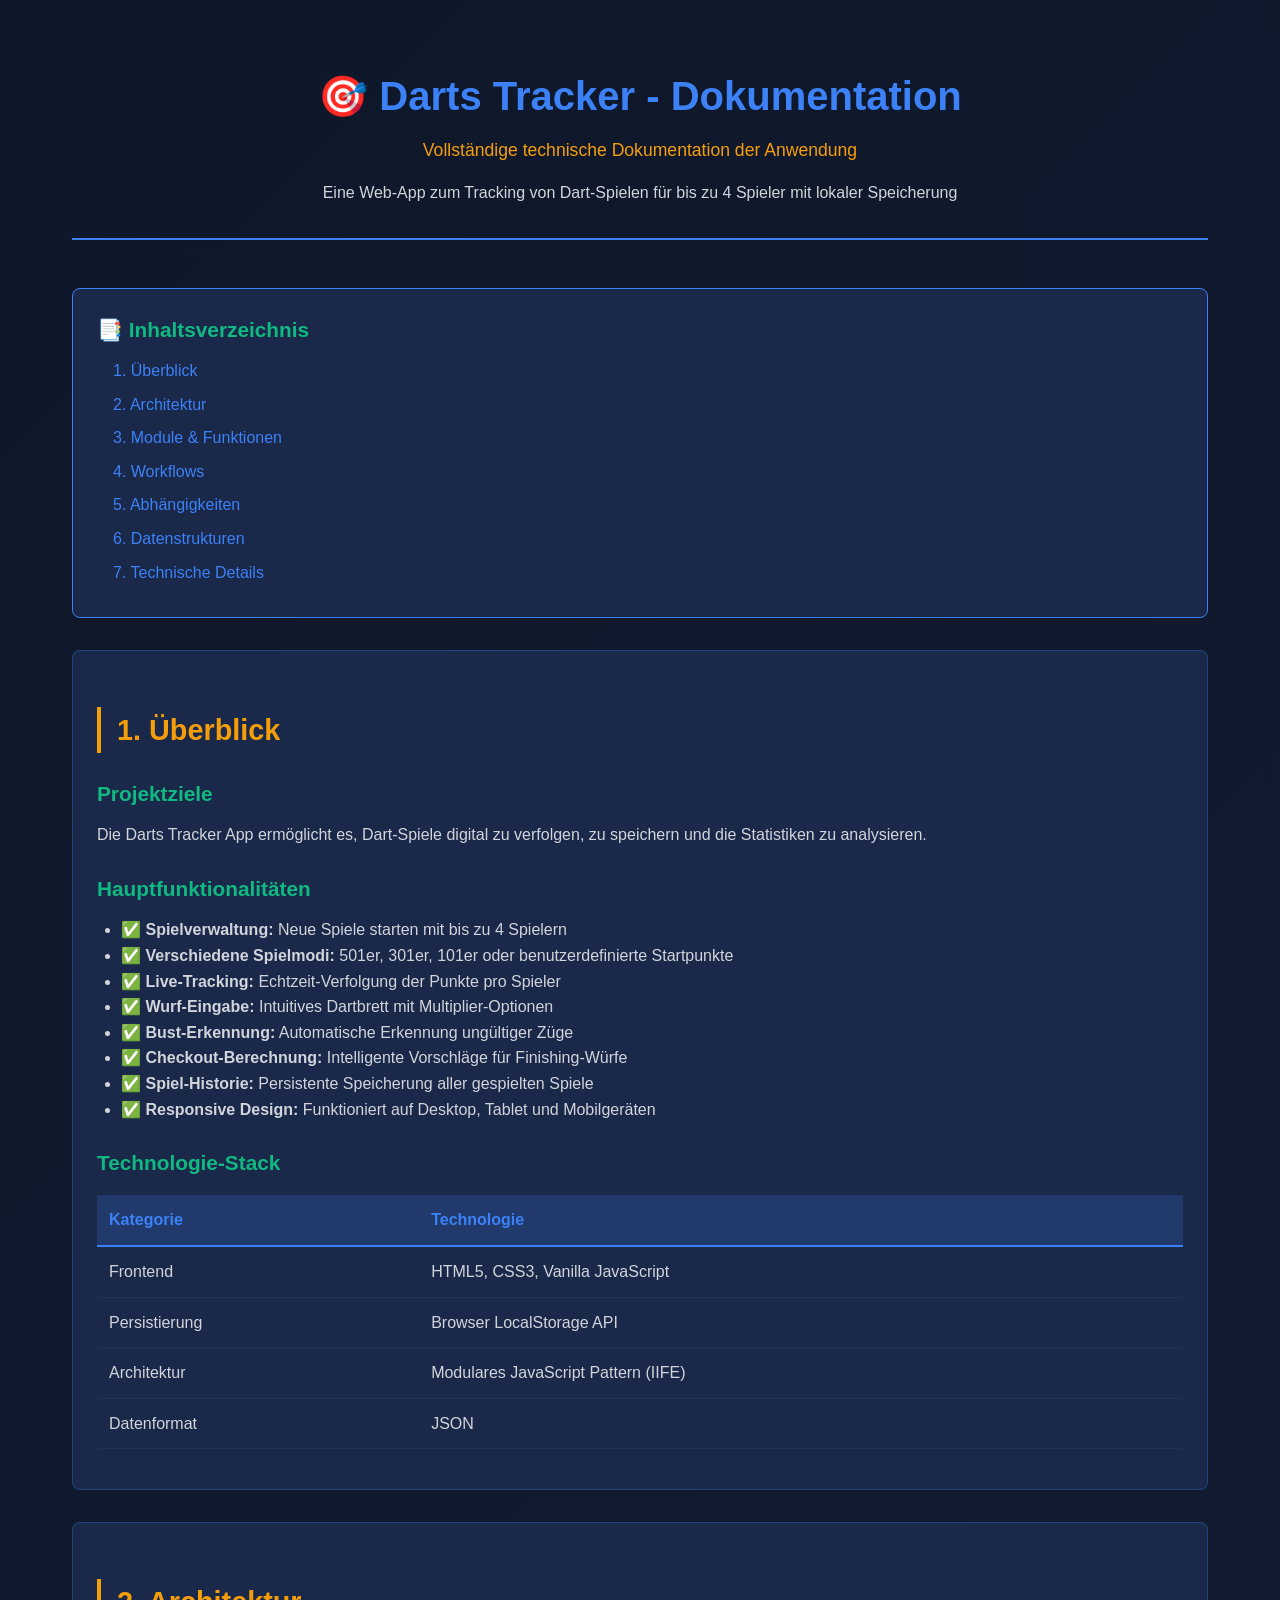
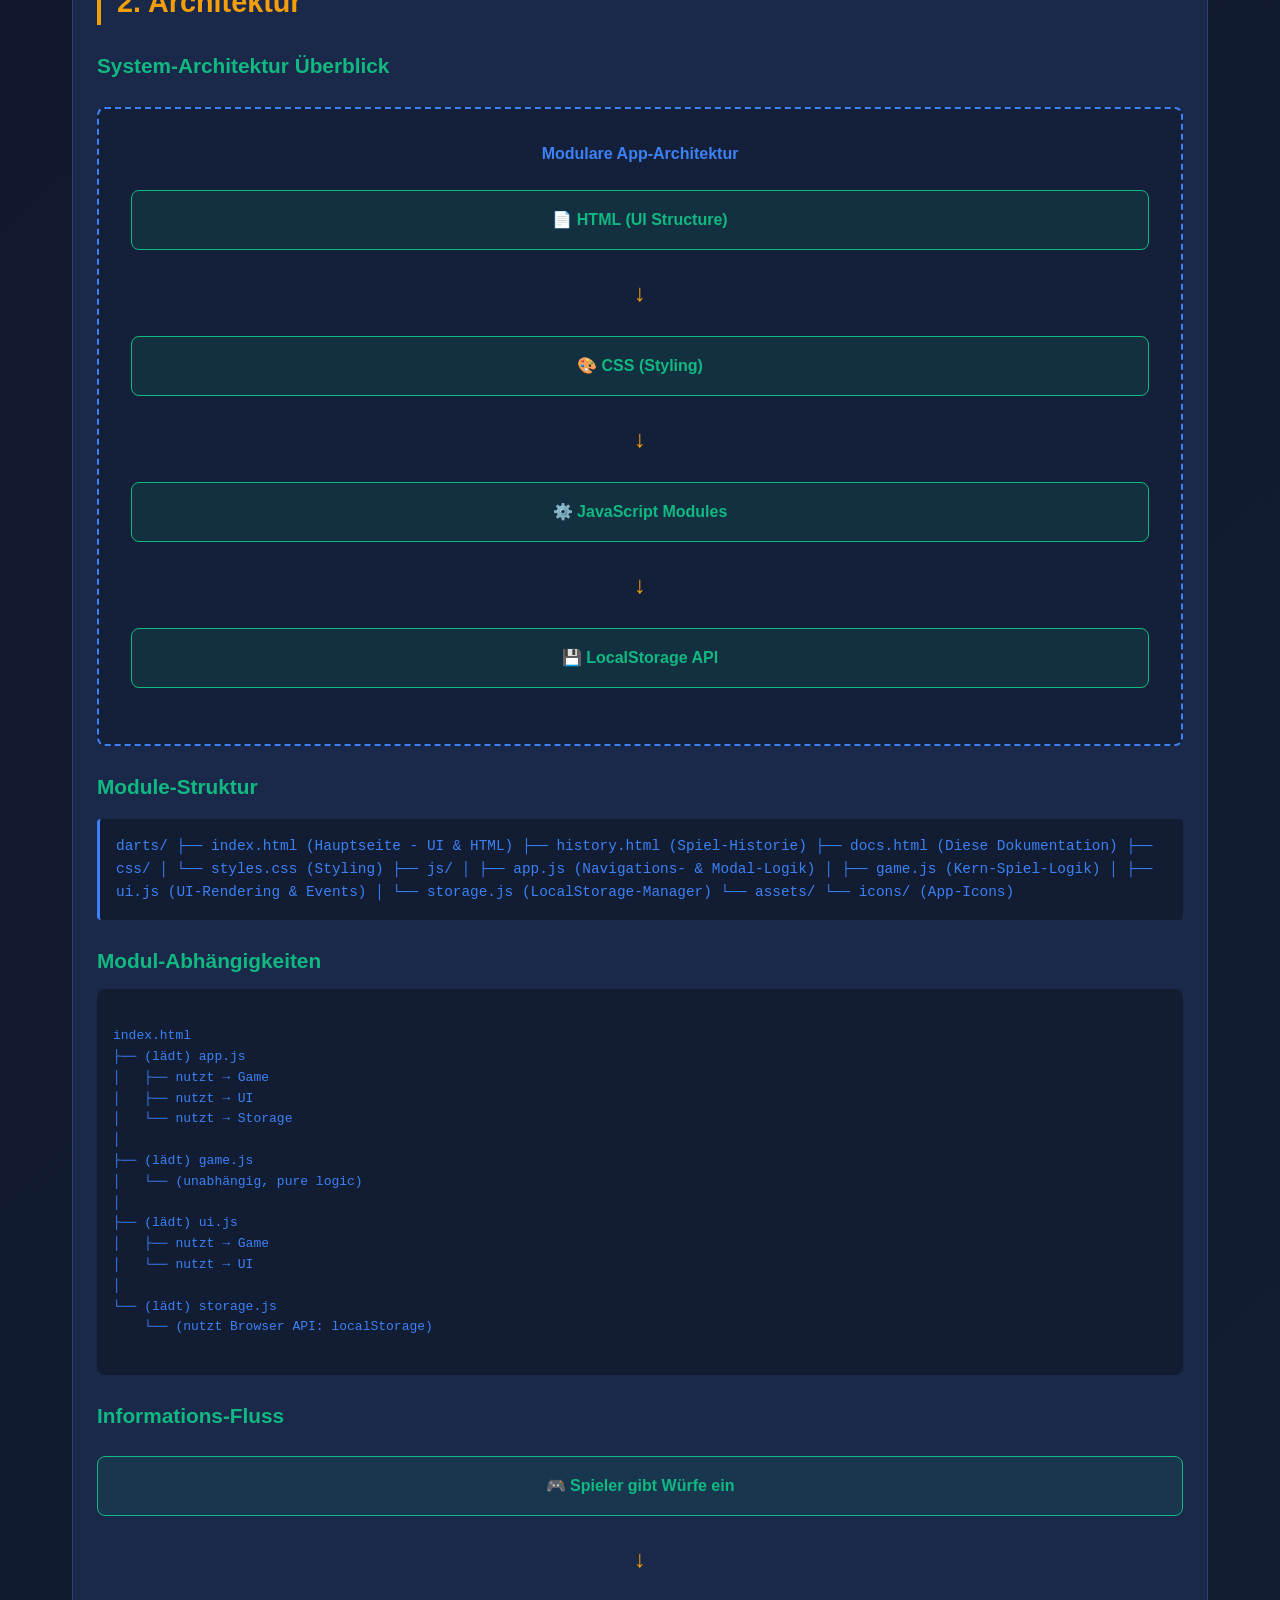
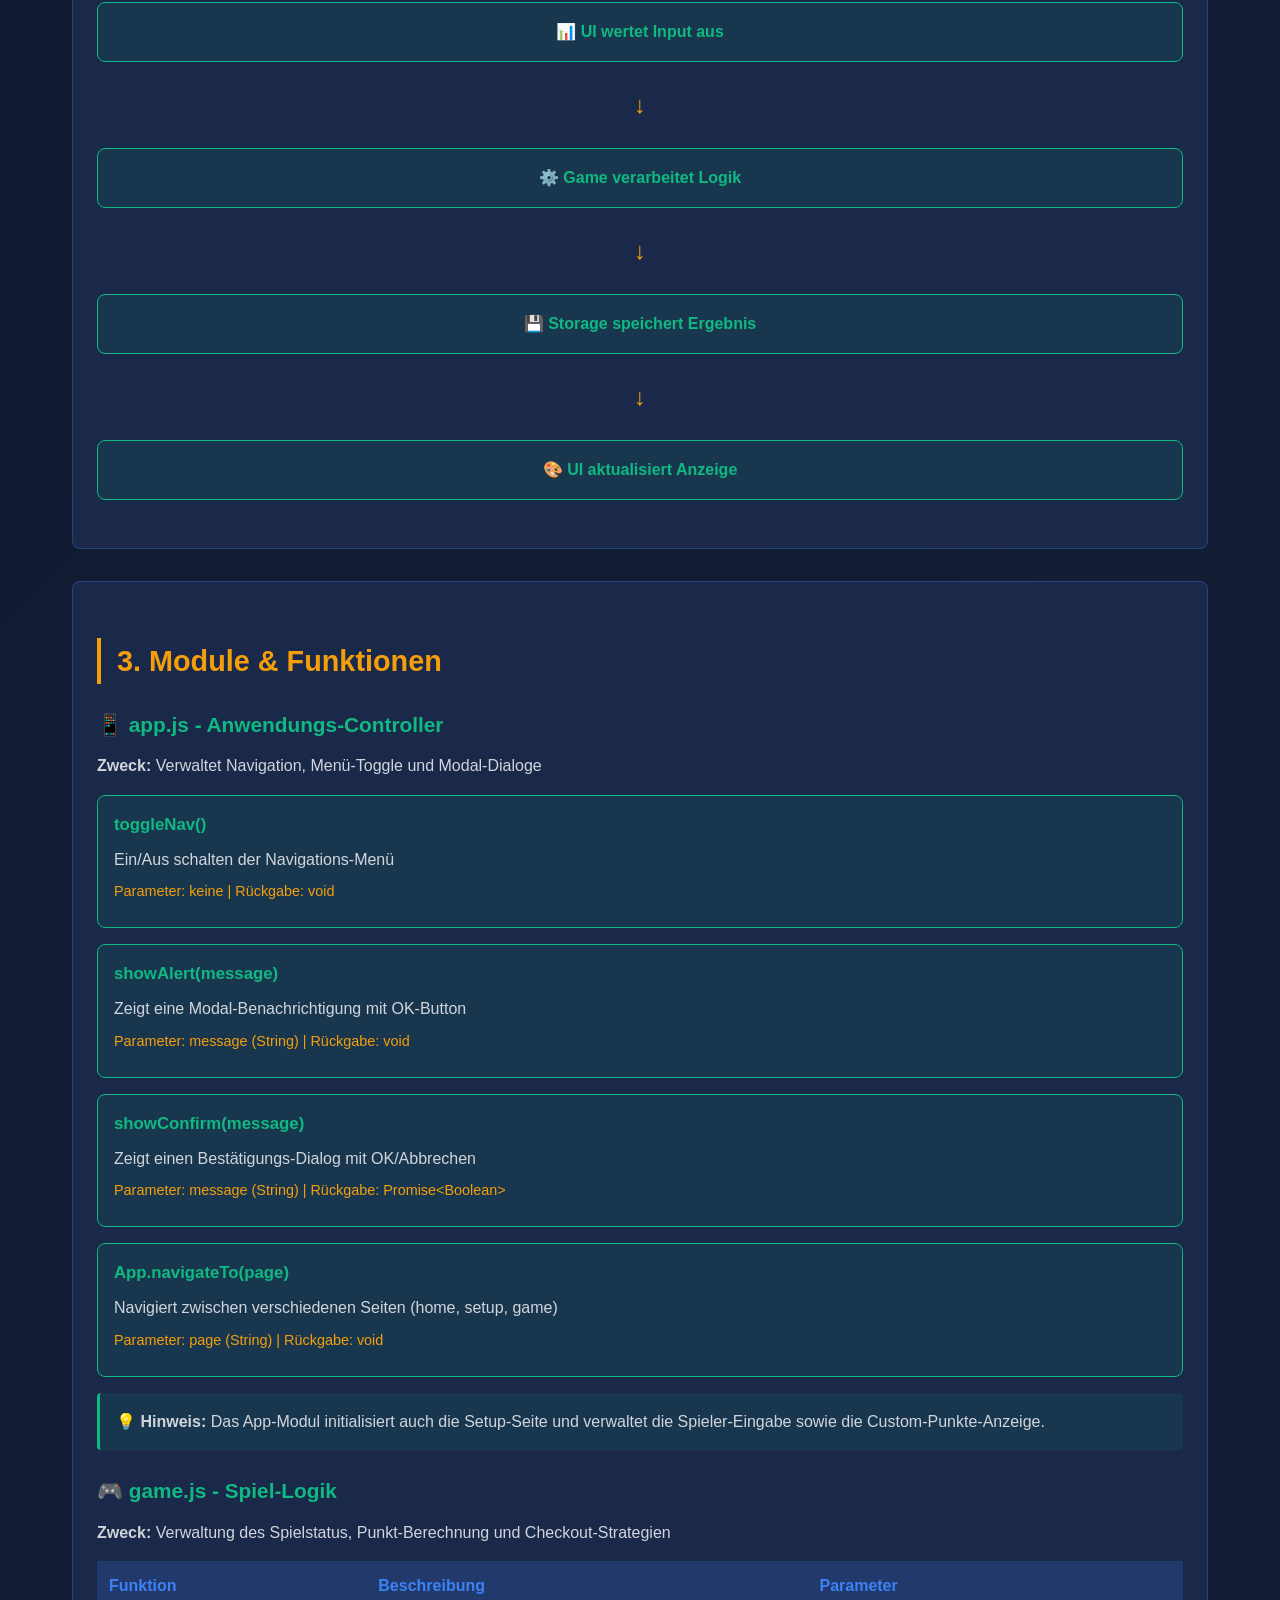
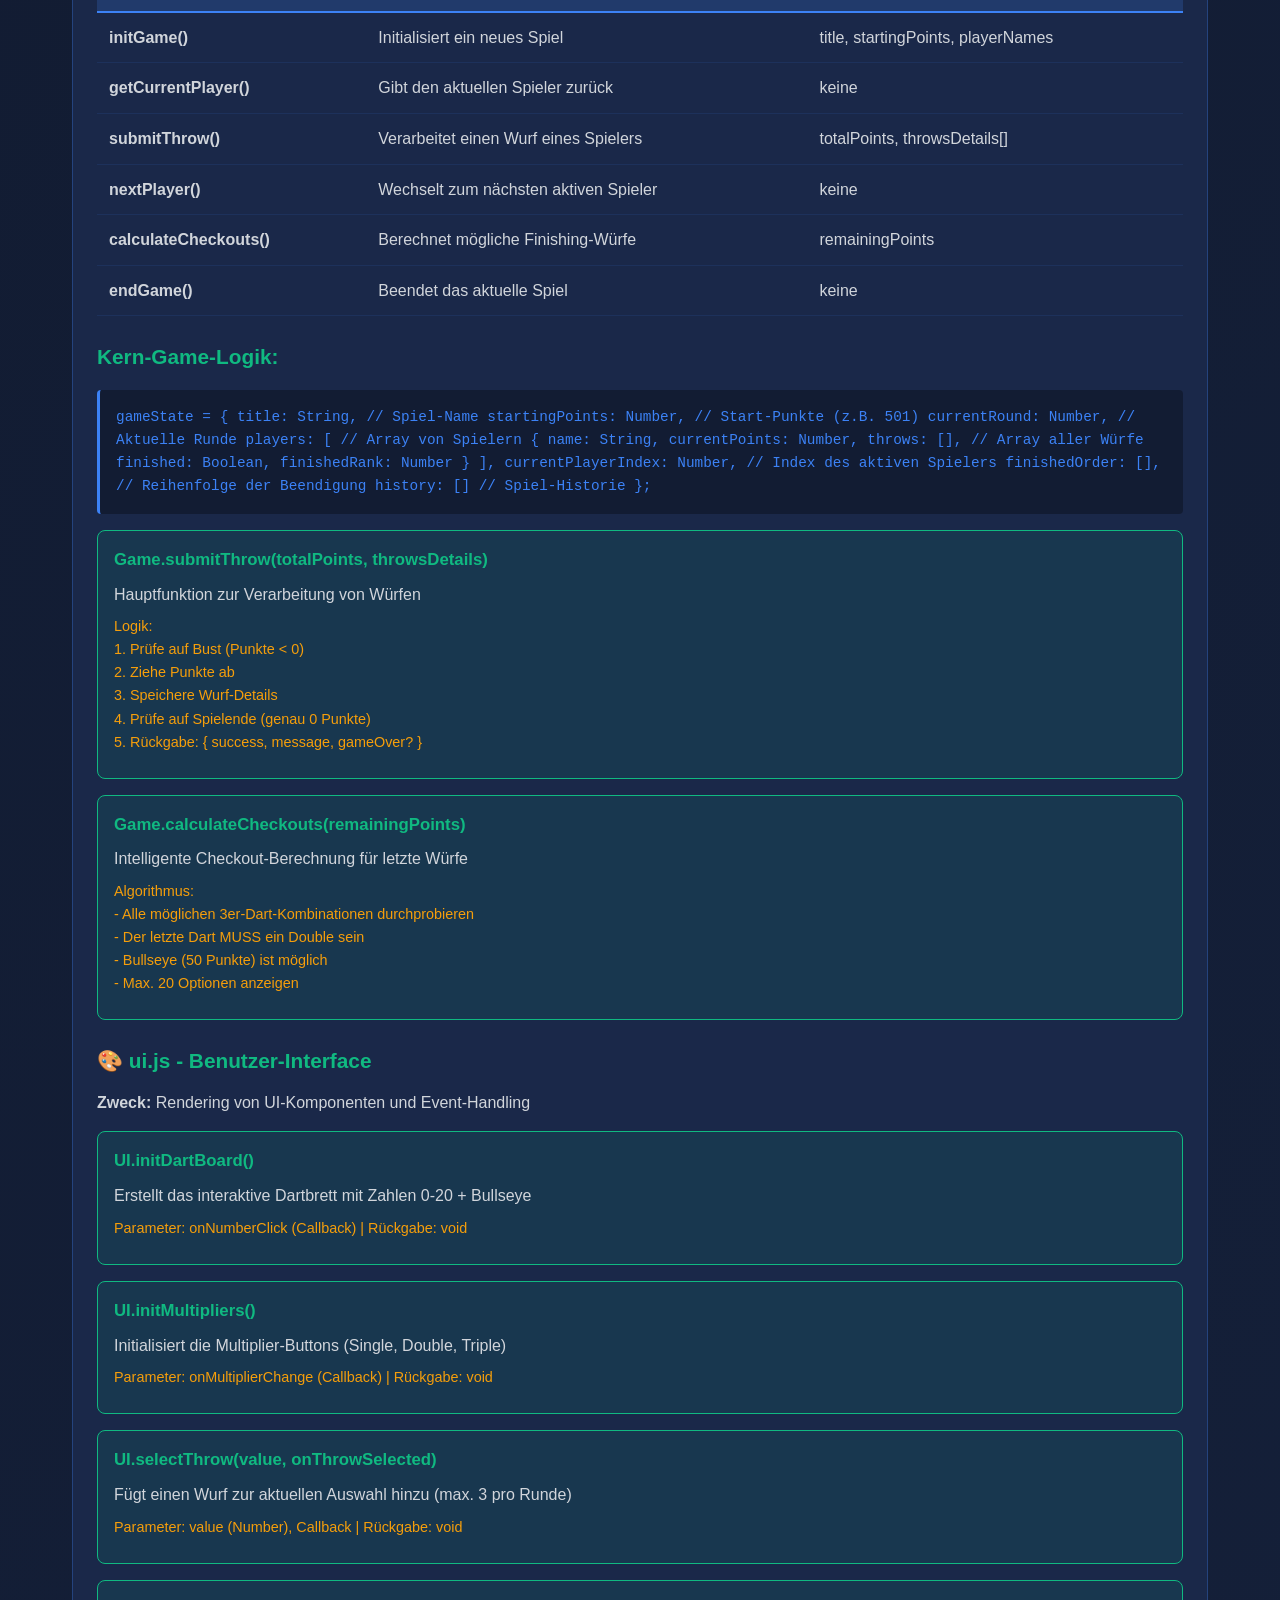
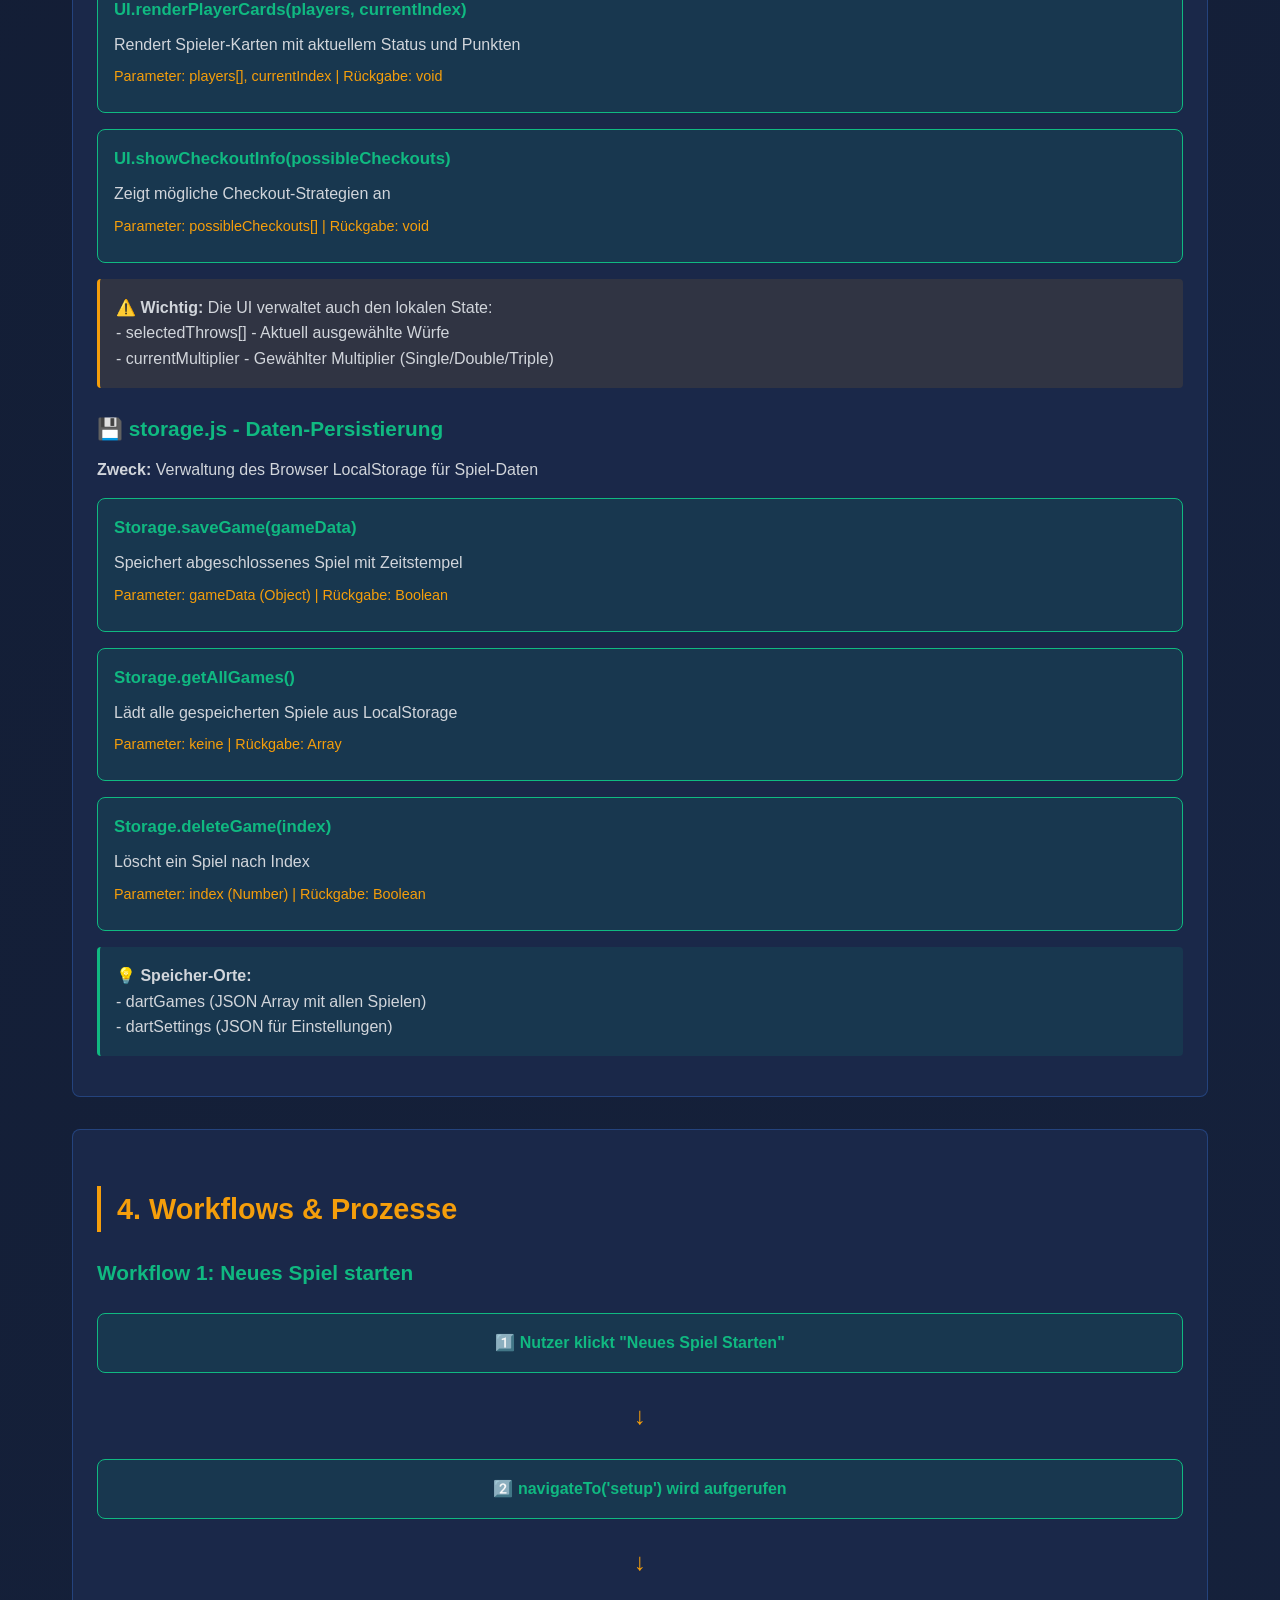
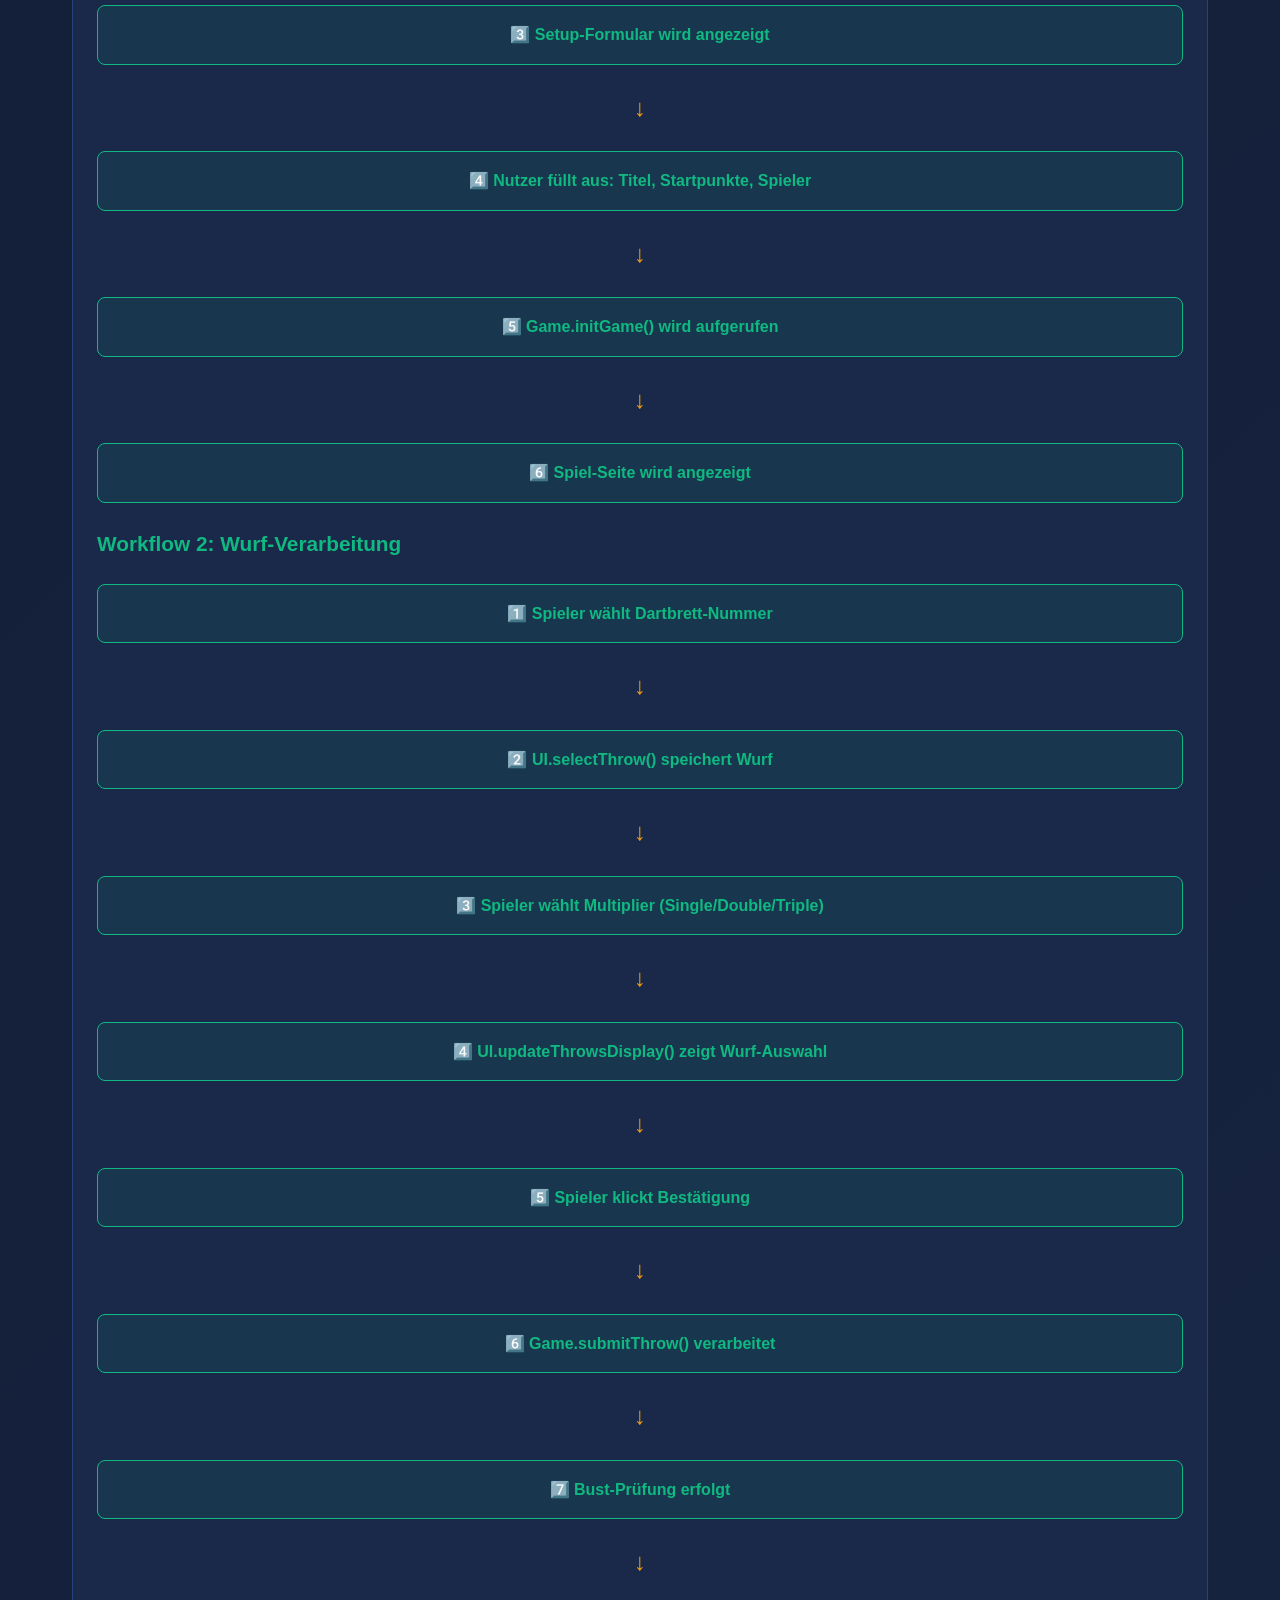
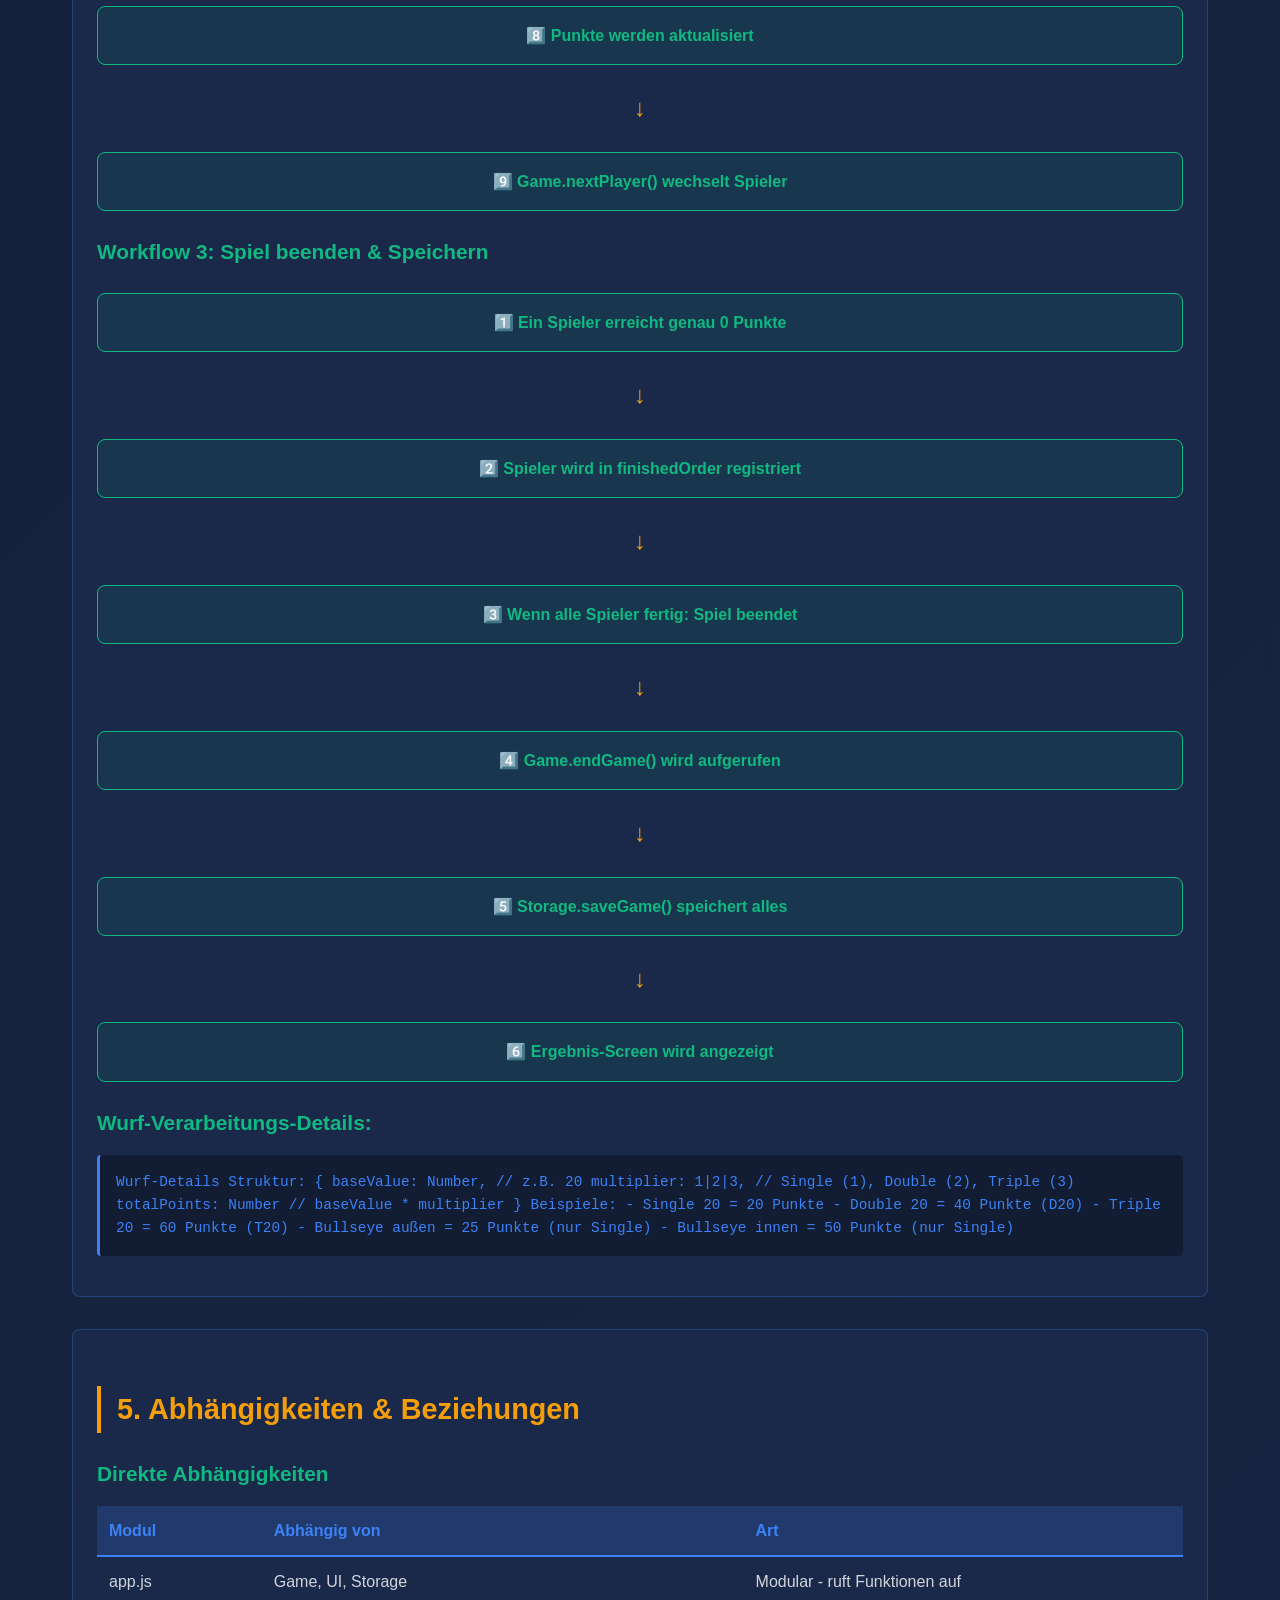
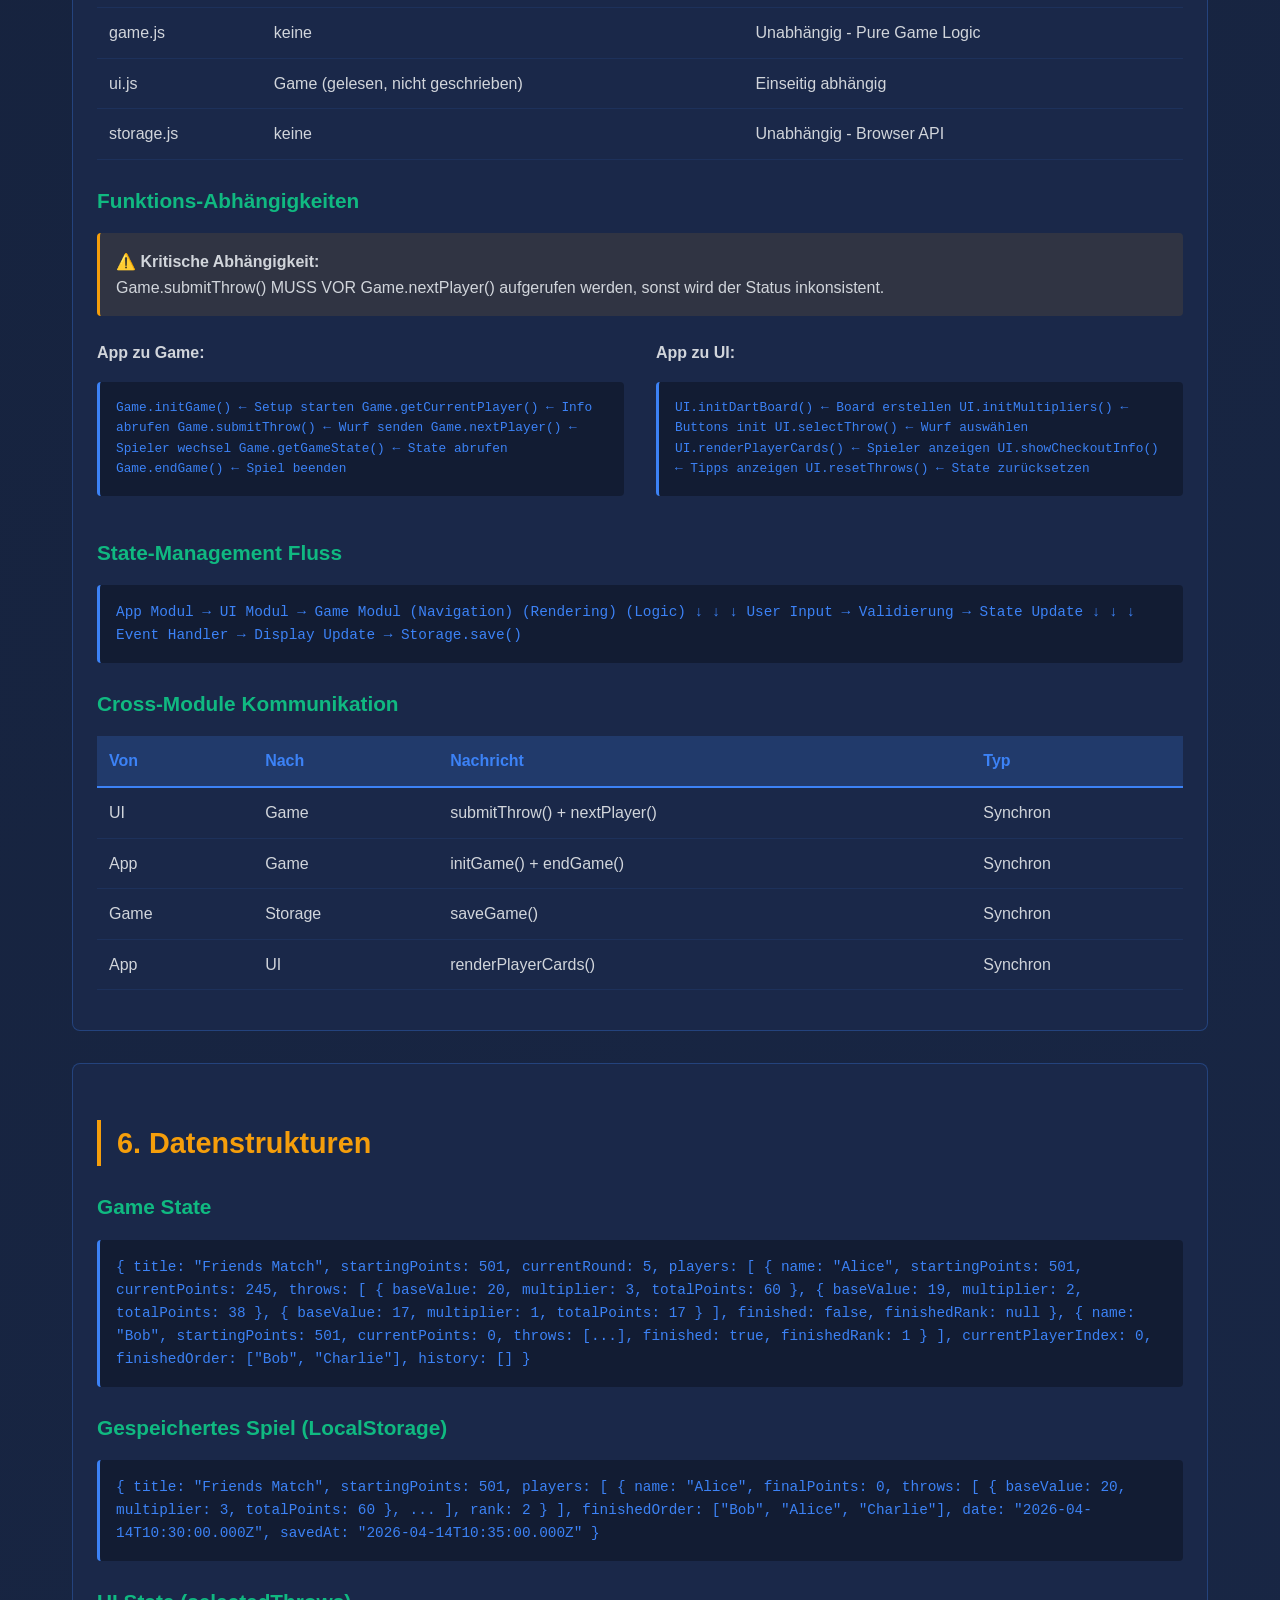
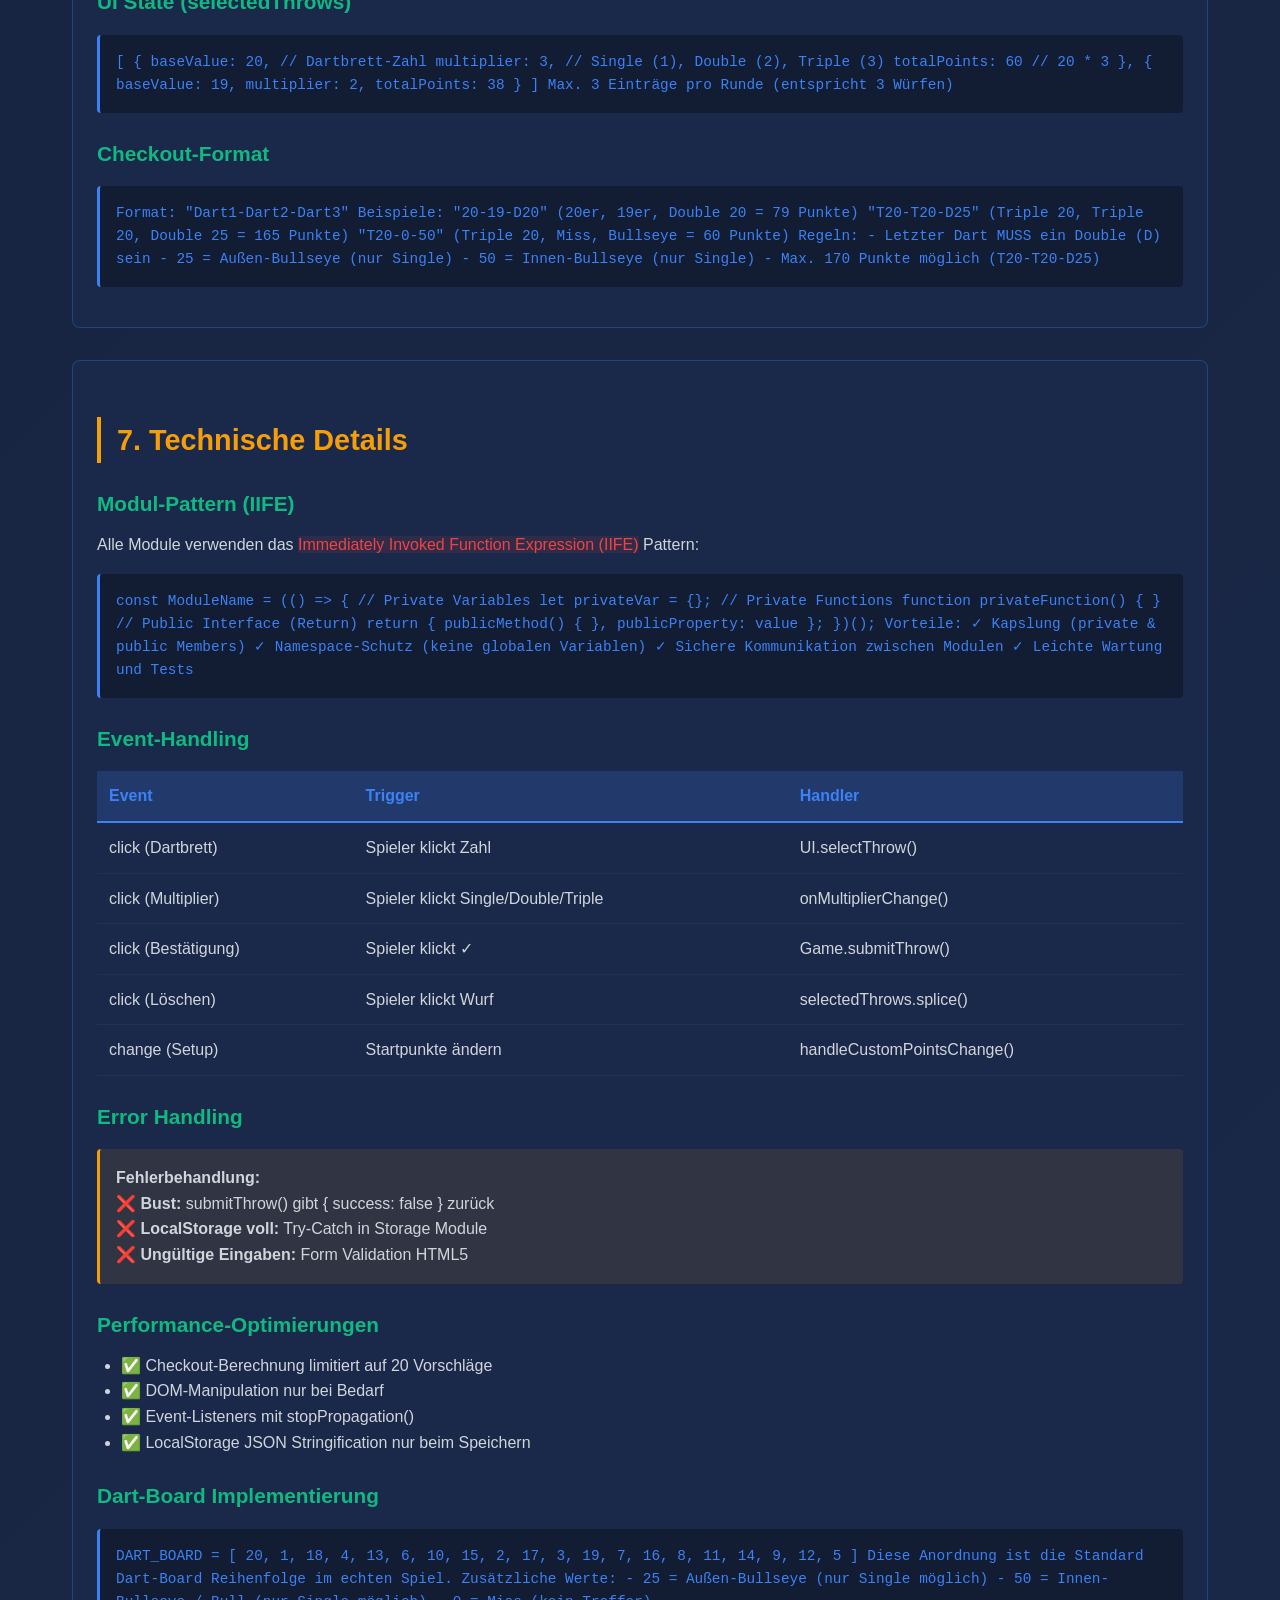
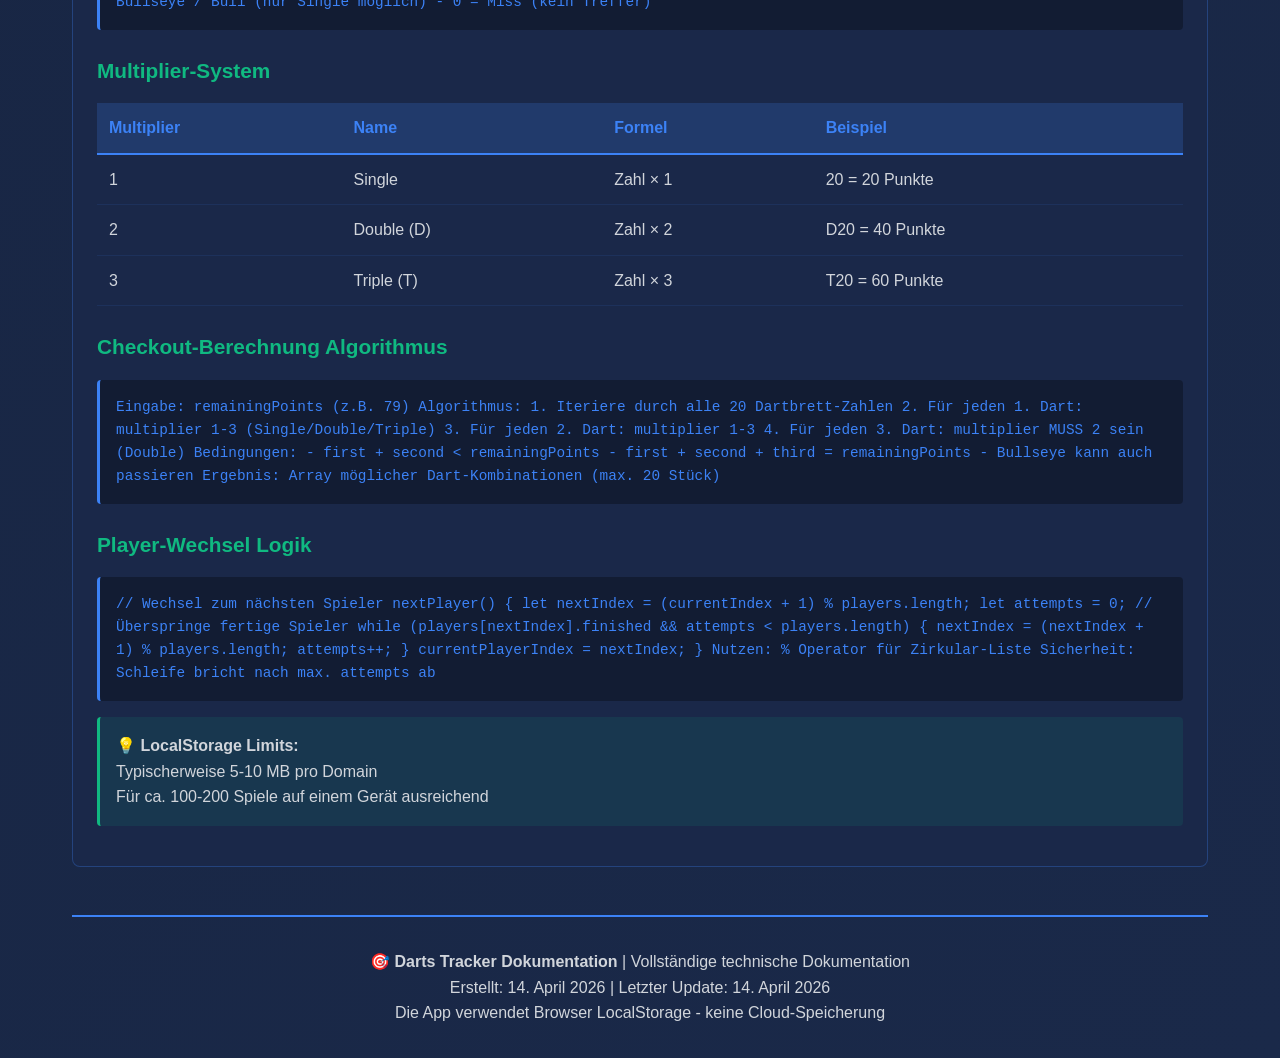
==== docs.html @ d3fd5ec8 "generating docs" ====
<!DOCTYPE html>
<html lang="de">

<head>
    <meta charset="UTF-8">
    <meta name="viewport" content="width=device-width, initial-scale=1.0">
    <title>🎯 Darts Tracker - Dokumentation</title>
    <style>
        * {
            margin: 0;
            padding: 0;
            box-sizing: border-box;
        }

        :root {
            --dark-bg: #0f172a;
            --card-bg: #1a2849;
            --bright-blue: #3c82f6;
            --green-success: #10b981;
            --yellow-warn: #f59e0b;
            --red-error: #ef4444;
            --gray-light: #d1d5db;
            --white: #ffffff;
        }

        body {
            background: linear-gradient(135deg, var(--dark-bg) 0%, #1a2949 100%);
            color: var(--gray-light);
            font-family: 'Segoe UI', Tahoma, Geneva, Verdana, sans-serif;
            line-height: 1.6;
        }

        .container {
            max-width: 1200px;
            margin: 0 auto;
            padding: 2rem;
        }

        header {
            text-align: center;
            margin-bottom: 3rem;
            padding: 2rem 0;
            border-bottom: 2px solid var(--bright-blue);
        }

        h1 {
            color: var(--bright-blue);
            font-size: 2.5rem;
            margin-bottom: 0.5rem;
        }

        h2 {
            color: var(--yellow-warn);
            font-size: 1.8rem;
            margin-top: 2rem;
            margin-bottom: 1rem;
            border-left: 4px solid var(--yellow-warn);
            padding-left: 1rem;
        }

        h3 {
            color: var(--green-success);
            font-size: 1.3rem;
            margin-top: 1.5rem;
            margin-bottom: 0.75rem;
        }

        .subtitle {
            font-size: 1.1rem;
            color: var(--yellow-warn);
            margin-bottom: 1rem;
        }

        .toc {
            background: var(--card-bg);
            border: 1px solid var(--bright-blue);
            border-radius: 0.5rem;
            padding: 1.5rem;
            margin-bottom: 2rem;
        }

        .toc h3 {
            margin-top: 0;
        }

        .toc ul {
            list-style: none;
            padding-left: 1rem;
        }

        .toc li {
            margin: 0.5rem 0;
        }

        .toc a {
            color: var(--bright-blue);
            text-decoration: none;
            transition: color 0.3s;
        }

        .toc a:hover {
            color: var(--yellow-warn);
            text-decoration: underline;
        }

        .section {
            background: var(--card-bg);
            border: 1px solid rgba(60, 130, 246, 0.3);
            border-radius: 0.5rem;
            padding: 1.5rem;
            margin-bottom: 2rem;
        }

        .code-block {
            background: rgba(0, 0, 0, 0.3);
            border-left: 3px solid var(--bright-blue);
            border-radius: 0.25rem;
            padding: 1rem;
            margin: 1rem 0;
            overflow-x: auto;
            font-family: 'Courier New', monospace;
            font-size: 0.9rem;
            color: var(--bright-blue);
        }

        .function-box {
            background: rgba(16, 185, 129, 0.1);
            border: 1px solid var(--green-success);
            border-radius: 0.5rem;
            padding: 1rem;
            margin: 1rem 0;
        }

        .function-box .name {
            color: var(--green-success);
            font-weight: bold;
            font-size: 1.05rem;
            margin-bottom: 0.5rem;
        }

        .function-box .description {
            color: var(--gray-light);
            margin-bottom: 0.5rem;
        }

        .function-box .params {
            color: var(--yellow-warn);
            font-size: 0.9rem;
            margin: 0.5rem 0;
        }

        table {
            width: 100%;
            border-collapse: collapse;
            margin: 1rem 0;
        }

        table thead {
            background: rgba(60, 130, 246, 0.2);
        }

        table th {
            color: var(--bright-blue);
            padding: 0.75rem;
            text-align: left;
            border-bottom: 2px solid var(--bright-blue);
        }

        table td {
            padding: 0.75rem;
            border-bottom: 1px solid rgba(60, 130, 246, 0.1);
        }

        table tr:hover {
            background: rgba(60, 130, 246, 0.1);
        }

        .architecture-diagram {
            background: rgba(0, 0, 0, 0.2);
            border: 2px dashed var(--bright-blue);
            border-radius: 0.5rem;
            padding: 2rem;
            margin: 1.5rem 0;
            text-align: center;
        }

        .flowchart {
            display: flex;
            flex-direction: column;
            gap: 1rem;
            margin: 1.5rem 0;
        }

        .flowchart-item {
            background: rgba(16, 185, 129, 0.1);
            border: 1px solid var(--green-success);
            border-radius: 0.5rem;
            padding: 1rem;
            text-align: center;
            font-weight: bold;
            color: var(--green-success);
        }

        .arrow {
            text-align: center;
            color: var(--yellow-warn);
            font-size: 1.5rem;
            margin: 0.5rem 0;
        }

        .dependency-tree {
            background: rgba(0, 0, 0, 0.3);
            padding: 1rem;
            border-radius: 0.5rem;
            font-family: monospace;
            white-space: pre;
            color: var(--bright-blue);
            overflow-x: auto;
        }

        .warning {
            background: rgba(245, 158, 11, 0.1);
            border-left: 3px solid var(--yellow-warn);
            padding: 1rem;
            margin: 1rem 0;
            border-radius: 0.25rem;
        }

        .tip {
            background: rgba(16, 185, 129, 0.1);
            border-left: 3px solid var(--green-success);
            padding: 1rem;
            margin: 1rem 0;
            border-radius: 0.25rem;
        }

        .highlight {
            background: rgba(239, 68, 68, 0.1);
            color: var(--red-error);
        }

        .grid-2 {
            display: grid;
            grid-template-columns: 1fr 1fr;
            gap: 2rem;
            margin: 1.5rem 0;
        }

        @media (max-width: 768px) {
            .grid-2 {
                grid-template-columns: 1fr;
            }

            h1 {
                font-size: 1.8rem;
            }

            h2 {
                font-size: 1.3rem;
            }
        }

        footer {
            text-align: center;
            margin-top: 3rem;
            padding-top: 2rem;
            border-top: 2px solid var(--bright-blue);
            color: var(--gray-light);
        }
    </style>
</head>

<body>
    <div class="container">
        <!-- HEADER -->
        <header>
            <h1>🎯 Darts Tracker - Dokumentation</h1>
            <p class="subtitle">Vollständige technische Dokumentation der Anwendung</p>
            <p>Eine Web-App zum Tracking von Dart-Spielen für bis zu 4 Spieler mit lokaler Speicherung</p>
        </header>

        <!-- TABLE OF CONTENTS -->
        <div class="toc">
            <h3>📑 Inhaltsverzeichnis</h3>
            <ul>
                <li><a href="#overview">1. Überblick</a></li>
                <li><a href="#architecture">2. Architektur</a></li>
                <li><a href="#modules">3. Module & Funktionen</a></li>
                <li><a href="#workflows">4. Workflows</a></li>
                <li><a href="#dependencies">5. Abhängigkeiten</a></li>
                <li><a href="#data-structures">6. Datenstrukturen</a></li>
                <li><a href="#technical-details">7. Technische Details</a></li>
            </ul>
        </div>

        <!-- 1. OVERVIEW -->
        <section class="section" id="overview">
            <h2>1. Überblick</h2>

            <h3>Projektziele</h3>
            <p>Die Darts Tracker App ermöglicht es, Dart-Spiele digital zu verfolgen, zu speichern und die Statistiken
                zu analysieren.</p>

            <h3>Hauptfunktionalitäten</h3>
            <ul style="margin-left: 1.5rem; margin-top: 0.5rem;">
                <li>✅ <strong>Spielverwaltung:</strong> Neue Spiele starten mit bis zu 4 Spielern</li>
                <li>✅ <strong>Verschiedene Spielmodi:</strong> 501er, 301er, 101er oder benutzerdefinierte Startpunkte
                </li>
                <li>✅ <strong>Live-Tracking:</strong> Echtzeit-Verfolgung der Punkte pro Spieler</li>
                <li>✅ <strong>Wurf-Eingabe:</strong> Intuitives Dartbrett mit Multiplier-Optionen</li>
                <li>✅ <strong>Bust-Erkennung:</strong> Automatische Erkennung ungültiger Züge</li>
                <li>✅ <strong>Checkout-Berechnung:</strong> Intelligente Vorschläge für Finishing-Würfe</li>
                <li>✅ <strong>Spiel-Historie:</strong> Persistente Speicherung aller gespielten Spiele</li>
                <li>✅ <strong>Responsive Design:</strong> Funktioniert auf Desktop, Tablet und Mobilgeräten</li>
            </ul>

            <h3>Technologie-Stack</h3>
            <table>
                <thead>
                    <tr>
                        <th>Kategorie</th>
                        <th>Technologie</th>
                    </tr>
                </thead>
                <tbody>
                    <tr>
                        <td>Frontend</td>
                        <td>HTML5, CSS3, Vanilla JavaScript</td>
                    </tr>
                    <tr>
                        <td>Persistierung</td>
                        <td>Browser LocalStorage API</td>
                    </tr>
                    <tr>
                        <td>Architektur</td>
                        <td>Modulares JavaScript Pattern (IIFE)</td>
                    </tr>
                    <tr>
                        <td>Datenformat</td>
                        <td>JSON</td>
                    </tr>
                </tbody>
            </table>
        </section>

        <!-- 2. ARCHITECTURE -->
        <section class="section" id="architecture">
            <h2>2. Architektur</h2>

            <h3>System-Architektur Überblick</h3>
            <div class="architecture-diagram">
                <strong style="color: var(--bright-blue);">Modulare App-Architektur</strong>
                <div class="flowchart">
                    <div class="flowchart-item">📄 HTML (UI Structure)</div>
                    <div class="arrow">↓</div>
                    <div class="flowchart-item">🎨 CSS (Styling)</div>
                    <div class="arrow">↓</div>
                    <div class="flowchart-item">⚙️ JavaScript Modules</div>
                    <div class="arrow">↓</div>
                    <div class="flowchart-item">💾 LocalStorage API</div>
                </div>
            </div>

            <h3>Module-Struktur</h3>
            <div class="code-block">
darts/
├── index.html          (Hauptseite - UI & HTML)
├── history.html        (Spiel-Historie)
├── docs.html          (Diese Dokumentation)
├── css/
│   └── styles.css     (Styling)
├── js/
│   ├── app.js         (Navigations- & Modal-Logik)
│   ├── game.js        (Kern-Spiel-Logik)
│   ├── ui.js          (UI-Rendering & Events)
│   └── storage.js     (LocalStorage-Manager)
└── assets/
    └── icons/         (App-Icons)
            </div>

            <h3>Modul-Abhängigkeiten</h3>
            <div class="dependency-tree">
index.html
├── (lädt) app.js
│   ├── nutzt → Game
│   ├── nutzt → UI
│   └── nutzt → Storage
│
├── (lädt) game.js
│   └── (unabhängig, pure logic)
│
├── (lädt) ui.js
│   ├── nutzt → Game
│   └── nutzt → UI
│
└── (lädt) storage.js
    └── (nutzt Browser API: localStorage)
            </div>

            <h3>Informations-Fluss</h3>
            <div class="flowchart">
                <div class="flowchart-item">🎮 Spieler gibt Würfe ein</div>
                <div class="arrow">↓</div>
                <div class="flowchart-item">📊 UI wertet Input aus</div>
                <div class="arrow">↓</div>
                <div class="flowchart-item">⚙️ Game verarbeitet Logik</div>
                <div class="arrow">↓</div>
                <div class="flowchart-item">💾 Storage speichert Ergebnis</div>
                <div class="arrow">↓</div>
                <div class="flowchart-item">🎨 UI aktualisiert Anzeige</div>
            </div>
        </section>

        <!-- 3. MODULES & FUNCTIONS -->
        <section class="section" id="modules">
            <h2>3. Module & Funktionen</h2>

            <!-- APP MODULE -->
            <h3>📱 app.js - Anwendungs-Controller</h3>
            <p><strong>Zweck:</strong> Verwaltet Navigation, Menü-Toggle und Modal-Dialoge</p>

            <div class="function-box">
                <div class="name">toggleNav()</div>
                <div class="description">Ein/Aus schalten der Navigations-Menü</div>
                <div class="params">Parameter: keine | Rückgabe: void</div>
            </div>

            <div class="function-box">
                <div class="name">showAlert(message)</div>
                <div class="description">Zeigt eine Modal-Benachrichtigung mit OK-Button</div>
                <div class="params">Parameter: message (String) | Rückgabe: void</div>
            </div>

            <div class="function-box">
                <div class="name">showConfirm(message)</div>
                <div class="description">Zeigt einen Bestätigungs-Dialog mit OK/Abbrechen</div>
                <div class="params">Parameter: message (String) | Rückgabe: Promise&lt;Boolean&gt;</div>
            </div>

            <div class="function-box">
                <div class="name">App.navigateTo(page)</div>
                <div class="description">Navigiert zwischen verschiedenen Seiten (home, setup, game)</div>
                <div class="params">Parameter: page (String) | Rückgabe: void</div>
            </div>

            <div class="tip">
                <strong>💡 Hinweis:</strong> Das App-Modul initialisiert auch die Setup-Seite
                und verwaltet die
                Spieler-Eingabe sowie die Custom-Punkte-Anzeige.
            </div>

            <!-- GAME MODULE -->
            <h3>🎮 game.js - Spiel-Logik</h3>
            <p><strong>Zweck:</strong> Verwaltung des Spielstatus, Punkt-Berechnung und Checkout-Strategien</p>

            <table>
                <thead>
                    <tr>
                        <th>Funktion</th>
                        <th>Beschreibung</th>
                        <th>Parameter</th>
                    </tr>
                </thead>
                <tbody>
                    <tr>
                        <td><strong>initGame()</strong></td>
                        <td>Initialisiert ein neues Spiel</td>
                        <td>title, startingPoints, playerNames</td>
                    </tr>
                    <tr>
                        <td><strong>getCurrentPlayer()</strong></td>
                        <td>Gibt den aktuellen Spieler zurück</td>
                        <td>keine</td>
                    </tr>
                    <tr>
                        <td><strong>submitThrow()</strong></td>
                        <td>Verarbeitet einen Wurf eines Spielers</td>
                        <td>totalPoints, throwsDetails[]</td>
                    </tr>
                    <tr>
                        <td><strong>nextPlayer()</strong></td>
                        <td>Wechselt zum nächsten aktiven Spieler</td>
                        <td>keine</td>
                    </tr>
                    <tr>
                        <td><strong>calculateCheckouts()</strong></td>
                        <td>Berechnet mögliche Finishing-Würfe</td>
                        <td>remainingPoints</td>
                    </tr>
                    <tr>
                        <td><strong>endGame()</strong></td>
                        <td>Beendet das aktuelle Spiel</td>
                        <td>keine</td>
                    </tr>
                </tbody>
            </table>

            <h3>Kern-Game-Logik:</h3>
            <div class="code-block">
gameState = {
    title: String,              // Spiel-Name
    startingPoints: Number,     // Start-Punkte (z.B. 501)
    currentRound: Number,       // Aktuelle Runde
    players: [                  // Array von Spielern
        {
            name: String,
            currentPoints: Number,
            throws: [],         // Array aller Würfe
            finished: Boolean,
            finishedRank: Number
        }
    ],
    currentPlayerIndex: Number, // Index des aktiven Spielers
    finishedOrder: [],          // Reihenfolge der Beendigung
    history: []                 // Spiel-Historie
};
            </div>

            <div class="function-box">
                <div class="name">Game.submitThrow(totalPoints, throwsDetails)</div>
                <div class="description">Hauptfunktion zur Verarbeitung von Würfen</div>
                <div class="params">
                    Logik:
                    <br>1. Prüfe auf Bust (Punkte < 0)
                    <br>2. Ziehe Punkte ab
                    <br>3. Speichere Wurf-Details
                    <br>4. Prüfe auf Spielende (genau 0 Punkte)
                    <br>5. Rückgabe: { success, message, gameOver? }
                </div>
            </div>

            <div class="function-box">
                <div class="name">Game.calculateCheckouts(remainingPoints)</div>
                <div class="description">Intelligente Checkout-Berechnung für letzte Würfe</div>
                <div class="params">
                    Algorithmus:
                    <br>- Alle möglichen 3er-Dart-Kombinationen durchprobieren
                    <br>- Der letzte Dart MUSS ein Double sein
                    <br>- Bullseye (50 Punkte) ist möglich
                    <br>- Max. 20 Optionen anzeigen
                </div>
            </div>

            <!-- UI MODULE -->
            <h3>🎨 ui.js - Benutzer-Interface</h3>
            <p><strong>Zweck:</strong> Rendering von UI-Komponenten und Event-Handling</p>

            <div class="function-box">
                <div class="name">UI.initDartBoard()</div>
                <div class="description">Erstellt das interaktive Dartbrett mit Zahlen 0-20 + Bullseye</div>
                <div class="params">Parameter: onNumberClick (Callback) | Rückgabe: void</div>
            </div>

            <div class="function-box">
                <div class="name">UI.initMultipliers()</div>
                <div class="description">Initialisiert die Multiplier-Buttons (Single, Double, Triple)</div>
                <div class="params">Parameter: onMultiplierChange (Callback) | Rückgabe: void</div>
            </div>

            <div class="function-box">
                <div class="name">UI.selectThrow(value, onThrowSelected)</div>
                <div class="description">Fügt einen Wurf zur aktuellen Auswahl hinzu (max. 3 pro Runde)</div>
                <div class="params">Parameter: value (Number), Callback | Rückgabe: void</div>
            </div>

            <div class="function-box">
                <div class="name">UI.renderPlayerCards(players, currentIndex)</div>
                <div class="description">Rendert Spieler-Karten mit aktuellem Status und Punkten</div>
                <div class="params">Parameter: players[], currentIndex | Rückgabe: void</div>
            </div>

            <div class="function-box">
                <div class="name">UI.showCheckoutInfo(possibleCheckouts)</div>
                <div class="description">Zeigt mögliche Checkout-Strategien an</div>
                <div class="params">Parameter: possibleCheckouts[] | Rückgabe: void</div>
            </div>

            <div class="warning">
                <strong>⚠️ Wichtig:</strong> Die UI verwaltet auch den lokalen State:
                <br>- selectedThrows[] - Aktuell ausgewählte Würfe
                <br>- currentMultiplier - Gewählter Multiplier (Single/Double/Triple)
            </div>

            <!-- STORAGE MODULE -->
            <h3>💾 storage.js - Daten-Persistierung</h3>
            <p><strong>Zweck:</strong> Verwaltung des Browser LocalStorage für Spiel-Daten</p>

            <div class="function-box">
                <div class="name">Storage.saveGame(gameData)</div>
                <div class="description">Speichert abgeschlossenes Spiel mit Zeitstempel</div>
                <div class="params">Parameter: gameData (Object) | Rückgabe: Boolean</div>
            </div>

            <div class="function-box">
                <div class="name">Storage.getAllGames()</div>
                <div class="description">Lädt alle gespeicherten Spiele aus LocalStorage</div>
                <div class="params">Parameter: keine | Rückgabe: Array</div>
            </div>

            <div class="function-box">
                <div class="name">Storage.deleteGame(index)</div>
                <div class="description">Löscht ein Spiel nach Index</div>
                <div class="params">Parameter: index (Number) | Rückgabe: Boolean</div>
            </div>

            <div class="tip">
                <strong>💡 Speicher-Orte:</strong>
                <br>- dartGames (JSON Array mit allen Spielen)
                <br>- dartSettings (JSON für Einstellungen)
            </div>

        </section>

        <!-- 4. WORKFLOWS -->
        <section class="section" id="workflows">
            <h2>4. Workflows & Prozesse</h2>

            <h3>Workflow 1: Neues Spiel starten</h3>
            <div class="flowchart">
                <div class="flowchart-item">1️⃣ Nutzer klickt "Neues Spiel Starten"</div>
                <div class="arrow">↓</div>
                <div class="flowchart-item">2️⃣ navigateTo('setup') wird aufgerufen</div>
                <div class="arrow">↓</div>
                <div class="flowchart-item">3️⃣ Setup-Formular wird angezeigt</div>
                <div class="arrow">↓</div>
                <div class="flowchart-item">4️⃣ Nutzer füllt aus: Titel, Startpunkte, Spieler</div>
                <div class="arrow">↓</div>
                <div class="flowchart-item">5️⃣ Game.initGame() wird aufgerufen</div>
                <div class="arrow">↓</div>
                <div class="flowchart-item">6️⃣ Spiel-Seite wird angezeigt</div>
            </div>

            <h3>Workflow 2: Wurf-Verarbeitung</h3>
            <div class="flowchart">
                <div class="flowchart-item">1️⃣ Spieler wählt Dartbrett-Nummer</div>
                <div class="arrow">↓</div>
                <div class="flowchart-item">2️⃣ UI.selectThrow() speichert Wurf</div>
                <div class="arrow">↓</div>
                <div class="flowchart-item">3️⃣ Spieler wählt Multiplier (Single/Double/Triple)</div>
                <div class="arrow">↓</div>
                <div class="flowchart-item">4️⃣ UI.updateThrowsDisplay() zeigt Wurf-Auswahl</div>
                <div class="arrow">↓</div>                <div class="flowchart-item">5️⃣ Spieler klickt Bestätigung</div>
                <div class="arrow">↓</div>
                <div class="flowchart-item">6️⃣ Game.submitThrow() verarbeitet</div>
                <div class="arrow">↓</div>
                <div class="flowchart-item">7️⃣ Bust-Prüfung erfolgt</div>
                <div class="arrow">↓</div>
                <div class="flowchart-item">8️⃣ Punkte werden aktualisiert</div>
                <div class="arrow">↓</div>
                <div class="flowchart-item">9️⃣ Game.nextPlayer() wechselt Spieler</div>
            </div>

            <h3>Workflow 3: Spiel beenden & Speichern</h3>
            <div class="flowchart">
                <div class="flowchart-item">1️⃣ Ein Spieler erreicht genau 0 Punkte</div>
                <div class="arrow">↓</div>
                <div class="flowchart-item">2️⃣ Spieler wird in finishedOrder registriert</div>
                <div class="arrow">↓</div>
                <div class="flowchart-item">3️⃣ Wenn alle Spieler fertig: Spiel beendet</div>
                <div class="arrow">↓</div>
                <div class="flowchart-item">4️⃣ Game.endGame() wird aufgerufen</div>
                <div class="arrow">↓</div>
                <div class="flowchart-item">5️⃣ Storage.saveGame() speichert alles</div>
                <div class="arrow">↓</div>
                <div class="flowchart-item">6️⃣ Ergebnis-Screen wird angezeigt</div>
            </div>

            <h3>Wurf-Verarbeitungs-Details:</h3>
            <div class="code-block">
Wurf-Details Struktur:
{
    baseValue: Number,      // z.B. 20
    multiplier: 1|2|3,      // Single (1), Double (2), Triple (3)
    totalPoints: Number     // baseValue * multiplier
}

Beispiele:
- Single 20 = 20 Punkte
- Double 20 = 40 Punkte (D20)
- Triple 20 = 60 Punkte (T20)
- Bullseye außen = 25 Punkte (nur Single)
- Bullseye innen = 50 Punkte (nur Single)
            </div>
        </section>

        <!-- 5. DEPENDENCIES -->
        <section class="section" id="dependencies">
            <h2>5. Abhängigkeiten & Beziehungen</h2>

            <h3>Direkte Abhängigkeiten</h3>
            <table>
                <thead>
                    <tr>
                        <th>Modul</th>
                        <th>Abhängig von</th>
                        <th>Art</th>
                    </tr>
                </thead>
                <tbody>
                    <tr>
                        <td>app.js</td>
                        <td>Game, UI, Storage</td>
                        <td>Modular - ruft Funktionen auf</td>
                    </tr>
                    <tr>
                        <td>game.js</td>
                        <td>keine</td>
                        <td>Unabhängig - Pure Game Logic</td>
                    </tr>
                    <tr>
                        <td>ui.js</td>
                        <td>Game (gelesen, nicht geschrieben)</td>
                        <td>Einseitig abhängig</td>
                    </tr>
                    <tr>
                        <td>storage.js</td>
                        <td>keine</td>
                        <td>Unabhängig - Browser API</td>
                    </tr>
                </tbody>
            </table>

            <h3>Funktions-Abhängigkeiten</h3>

            <div class="warning">
                <strong>⚠️ Kritische Abhängigkeit:</strong><br>
                Game.submitThrow() MUSS VOR Game.nextPlayer() aufgerufen werden,
                sonst wird der Status inkonsistent.
            </div>

            <div class="grid-2">
                <div>
                    <h4>App zu Game:</h4>
                    <div class="code-block" style="font-size: 0.8rem;">
Game.initGame()        ← Setup starten
Game.getCurrentPlayer() ← Info abrufen
Game.submitThrow()     ← Wurf senden
Game.nextPlayer()      ← Spieler wechsel
Game.getGameState()    ← State abrufen
Game.endGame()         ← Spiel beenden
                    </div>
                </div>
                <div>
                    <h4>App zu UI:</h4>
                    <div class="code-block" style="font-size: 0.8rem;">
UI.initDartBoard()     ← Board erstellen
UI.initMultipliers()   ← Buttons init
UI.selectThrow()       ← Wurf auswählen
UI.renderPlayerCards() ← Spieler anzeigen
UI.showCheckoutInfo()  ← Tipps anzeigen
UI.resetThrows()       ← State zurücksetzen
                    </div>
                </div>
            </div>

            <h3>State-Management Fluss</h3>
            <div class="code-block">
App Modul              → UI Modul              → Game Modul
(Navigation)            (Rendering)             (Logic)
     ↓                       ↓                        ↓
User Input          →    Validierung        →    State Update
     ↓                       ↓                        ↓
Event Handler      →    Display Update     →    Storage.save()
            </div>

            <h3>Cross-Module Kommunikation</h3>
            <table>
                <thead>
                    <tr>
                        <th>Von</th>
                        <th>Nach</th>
                        <th>Nachricht</th>
                        <th>Typ</th>
                    </tr>
                </thead>
                <tbody>
                    <tr>
                        <td>UI</td>
                        <td>Game</td>
                        <td>submitThrow() + nextPlayer()</td>
                        <td>Synchron</td>
                    </tr>
                    <tr>
                        <td>App</td>
                        <td>Game</td>
                        <td>initGame() + endGame()</td>
                        <td>Synchron</td>
                    </tr>
                    <tr>
                        <td>Game</td>
                        <td>Storage</td>
                        <td>saveGame()</td>
                        <td>Synchron</td>
                    </tr>
                    <tr>
                        <td>App</td>
                        <td>UI</td>
                        <td>renderPlayerCards()</td>
                        <td>Synchron</td>
                    </tr>
                </tbody>
            </table>
        </section>

        <!-- 6. DATA STRUCTURES -->
        <section class="section" id="data-structures">
            <h2>6. Datenstrukturen</h2>

            <h3>Game State</h3>
            <div class="code-block">
{
  title: "Friends Match",
  startingPoints: 501,
  currentRound: 5,
  players: [
    {
      name: "Alice",
      startingPoints: 501,
      currentPoints: 245,
      throws: [
        { baseValue: 20, multiplier: 3, totalPoints: 60 },
        { baseValue: 19, multiplier: 2, totalPoints: 38 },
        { baseValue: 17, multiplier: 1, totalPoints: 17 }
      ],
      finished: false,
      finishedRank: null
    },
    {
      name: "Bob",
      startingPoints: 501,
      currentPoints: 0,
      throws: [...],
      finished: true,
      finishedRank: 1
    }
  ],
  currentPlayerIndex: 0,
  finishedOrder: ["Bob", "Charlie"],
  history: []
}
            </div>

            <h3>Gespeichertes Spiel (LocalStorage)</h3>
            <div class="code-block">
{
  title: "Friends Match",
  startingPoints: 501,
  players: [
    {
      name: "Alice",
      finalPoints: 0,
      throws: [
        { baseValue: 20, multiplier: 3, totalPoints: 60 },
        ...
      ],
      rank: 2
    }
  ],
  finishedOrder: ["Bob", "Alice", "Charlie"],
  date: "2026-04-14T10:30:00.000Z",
  savedAt: "2026-04-14T10:35:00.000Z"
}
            </div>

            <h3>UI State (selectedThrows)</h3>
            <div class="code-block">
[
  {
    baseValue: 20,      // Dartbrett-Zahl
    multiplier: 3,      // Single (1), Double (2), Triple (3)
    totalPoints: 60     // 20 * 3
  },
  {
    baseValue: 19,
    multiplier: 2,
    totalPoints: 38
  }
]

Max. 3 Einträge pro Runde (entspricht 3 Würfen)
            </div>

            <h3>Checkout-Format</h3>
            <div class="code-block">
Format: "Dart1-Dart2-Dart3"

Beispiele:
"20-19-D20"    (20er, 19er, Double 20 = 79 Punkte)
"T20-T20-D25"  (Triple 20, Triple 20, Double 25 = 165 Punkte)
"T20-0-50"     (Triple 20, Miss, Bullseye = 60 Punkte)

Regeln:
- Letzter Dart MUSS ein Double (D) sein
- 25 = Außen-Bullseye (nur Single)
- 50 = Innen-Bullseye (nur Single)
- Max. 170 Punkte möglich (T20-T20-D25)
            </div>
        </section>

        <!-- 7. TECHNICAL DETAILS -->
        <section class="section" id="technical-details">
            <h2>7. Technische Details</h2>

            <h3>Modul-Pattern (IIFE)</h3>
            <p>Alle Module verwenden das <span class="highlight">Immediately Invoked Function Expression (IIFE)</span> Pattern:</p>
            <div class="code-block">
const ModuleName = (() => {
    // Private Variables
    let privateVar = {};

    // Private Functions
    function privateFunction() { }

    // Public Interface (Return)
    return {
        publicMethod() { },
        publicProperty: value
    };
})();

Vorteile:
✓ Kapslung (private & public Members)
✓ Namespace-Schutz (keine globalen Variablen)
✓ Sichere Kommunikation zwischen Modulen
✓ Leichte Wartung und Tests
            </div>

            <h3>Event-Handling</h3>
            <table>
                <thead>
                    <tr>
                        <th>Event</th>
                        <th>Trigger</th>
                        <th>Handler</th>
                    </tr>
                </thead>
                <tbody>
                    <tr>
                        <td>click (Dartbrett)</td>
                        <td>Spieler klickt Zahl</td>
                        <td>UI.selectThrow()</td>
                    </tr>
                    <tr>
                        <td>click (Multiplier)</td>
                        <td>Spieler klickt Single/Double/Triple</td>
                        <td>onMultiplierChange()</td>
                    </tr>
                    <tr>
                        <td>click (Bestätigung)</td>
                        <td>Spieler klickt ✓</td>
                        <td>Game.submitThrow()</td>
                    </tr>
                    <tr>
                        <td>click (Löschen)</td>
                        <td>Spieler klickt Wurf</td>
                        <td>selectedThrows.splice()</td>
                    </tr>
                    <tr>
                        <td>change (Setup)</td>
                        <td>Startpunkte ändern</td>
                        <td>handleCustomPointsChange()</td>
                    </tr>
                </tbody>
            </table>

            <h3>Error Handling</h3>
            <div class="warning">
                <strong>Fehlerbehandlung:</strong>
                <br>❌ <strong>Bust:</strong> submitThrow() gibt { success: false } zurück
                <br>❌ <strong>LocalStorage voll:</strong> Try-Catch in Storage Module
                <br>❌ <strong>Ungültige Eingaben:</strong> Form Validation HTML5
            </div>

            <h3>Performance-Optimierungen</h3>
            <ul style="margin-left: 1.5rem;">
                <li>✅ Checkout-Berechnung limitiert auf 20 Vorschläge</li>
                <li>✅ DOM-Manipulation nur bei Bedarf</li>
                <li>✅ Event-Listeners mit stopPropagation()</li>
                <li>✅ LocalStorage JSON Stringification nur beim Speichern</li>
            </ul>

            <h3>Dart-Board Implementierung</h3>
            <div class="code-block">
DART_BOARD = [
    20, 1, 18, 4, 13, 6, 10, 15, 2, 17,
    3, 19, 7, 16, 8, 11, 14, 9, 12, 5
]

Diese Anordnung ist die Standard
Dart-Board Reihenfolge im echten Spiel.

Zusätzliche Werte:
- 25 = Außen-Bullseye (nur Single möglich)
- 50 = Innen-Bullseye / Bull (nur Single möglich)
- 0 = Miss (kein Treffer)
            </div>

            <h3>Multiplier-System</h3>
            <table>
                <thead>
                    <tr>
                        <th>Multiplier</th>
                        <th>Name</th>
                        <th>Formel</th>
                        <th>Beispiel</th>
                    </tr>
                </thead>
                <tbody>
                    <tr>
                        <td>1</td>
                        <td>Single</td>
                        <td>Zahl × 1</td>
                        <td>20 = 20 Punkte</td>
                    </tr>
                    <tr>
                        <td>2</td>
                        <td>Double (D)</td>
                        <td>Zahl × 2</td>
                        <td>D20 = 40 Punkte</td>
                    </tr>
                    <tr>
                        <td>3</td>
                        <td>Triple (T)</td>
                        <td>Zahl × 3</td>
                        <td>T20 = 60 Punkte</td>
                    </tr>
                </tbody>
            </table>

            <h3>Checkout-Berechnung Algorithmus</h3>
            <div class="code-block">
Eingabe: remainingPoints (z.B. 79)

Algorithmus:
1. Iteriere durch alle 20 Dartbrett-Zahlen
2. Für jeden 1. Dart: multiplier 1-3 (Single/Double/Triple)
3. Für jeden 2. Dart: multiplier 1-3
4. Für jeden 3. Dart: multiplier MUSS 2 sein (Double)

Bedingungen:
- first + second < remainingPoints
- first + second + third = remainingPoints
- Bullseye kann auch passieren

Ergebnis: Array möglicher Dart-Kombinationen
(max. 20 Stück)
            </div>

            <h3>Player-Wechsel Logik</h3>
            <div class="code-block">
// Wechsel zum nächsten Spieler
nextPlayer() {
    let nextIndex = (currentIndex + 1) % players.length;
    let attempts = 0;

    // Überspringe fertige Spieler
    while (players[nextIndex].finished && attempts < players.length) {
        nextIndex = (nextIndex + 1) % players.length;
        attempts++;
    }

    currentPlayerIndex = nextIndex;
}

Nutzen: % Operator für Zirkular-Liste
Sicherheit: Schleife bricht nach max. attempts ab
            </div>

            <div class="tip">
                <strong>💡 LocalStorage Limits:</strong>
                <br>Typischerweise 5-10 MB pro Domain
                <br>Für ca. 100-200 Spiele auf einem Gerät ausreichend
            </div>
        </section>

        <!-- FOOTER -->
        <footer>
            <p>🎯 <strong>Darts Tracker Dokumentation</strong> | Vollständige technische Dokumentation</p>
            <p>Erstellt: 14. April 2026 | Letzter Update: 14. April 2026</p>
            <p>Die App verwendet Browser LocalStorage - keine Cloud-Speicherung</p>
        </footer>

    </div>
</body>

</html>
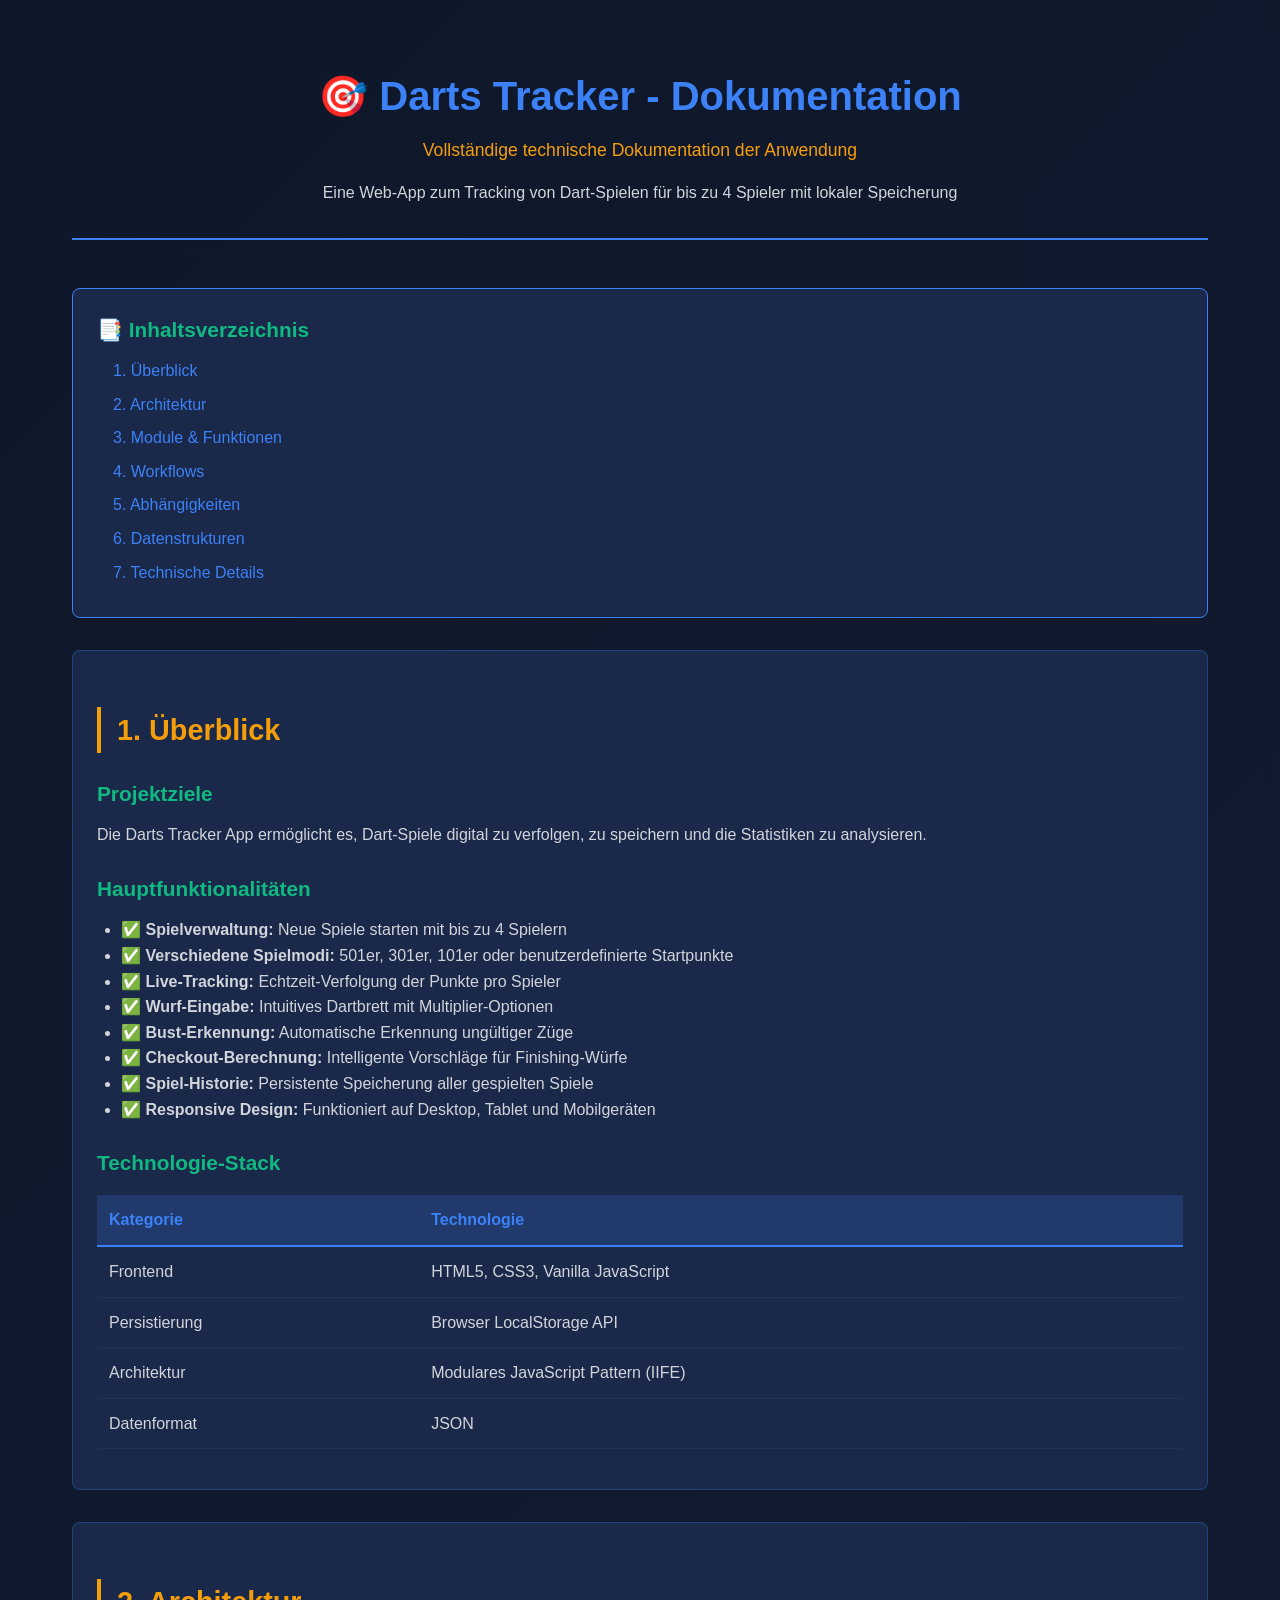
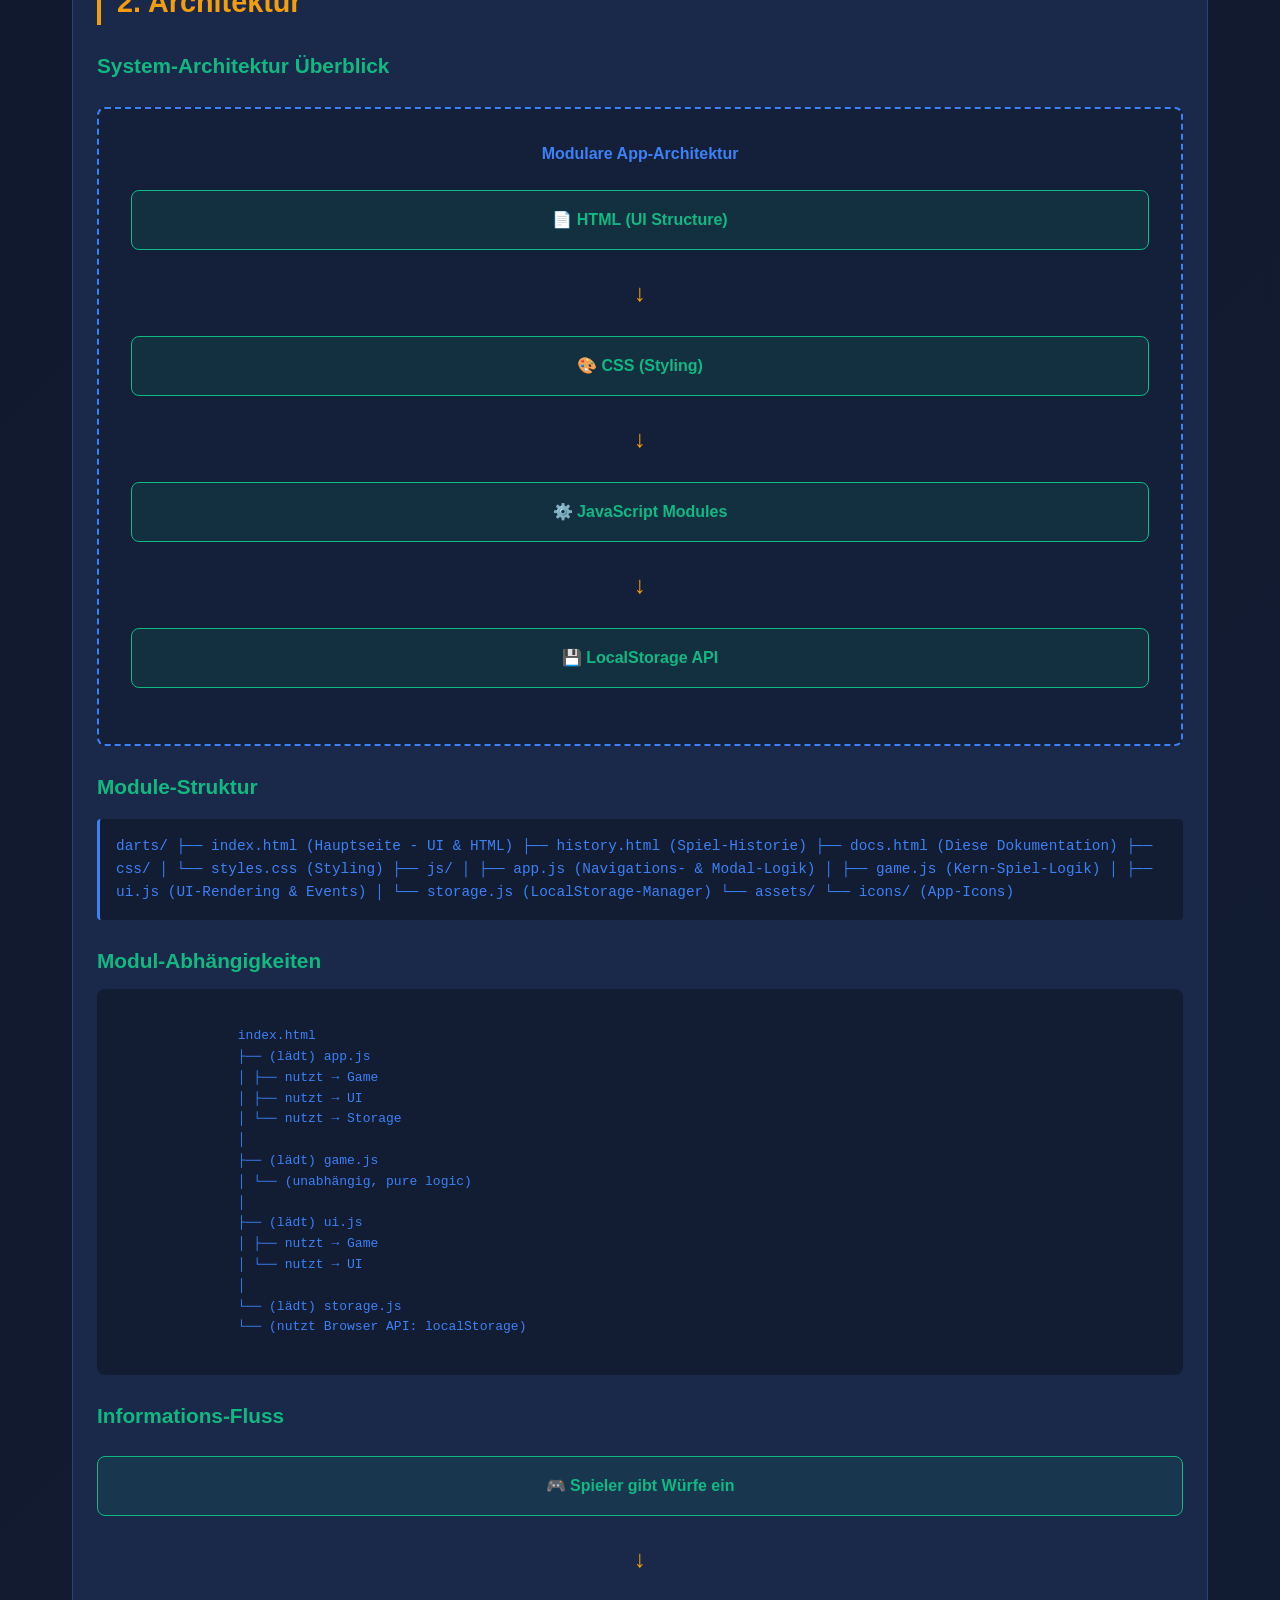
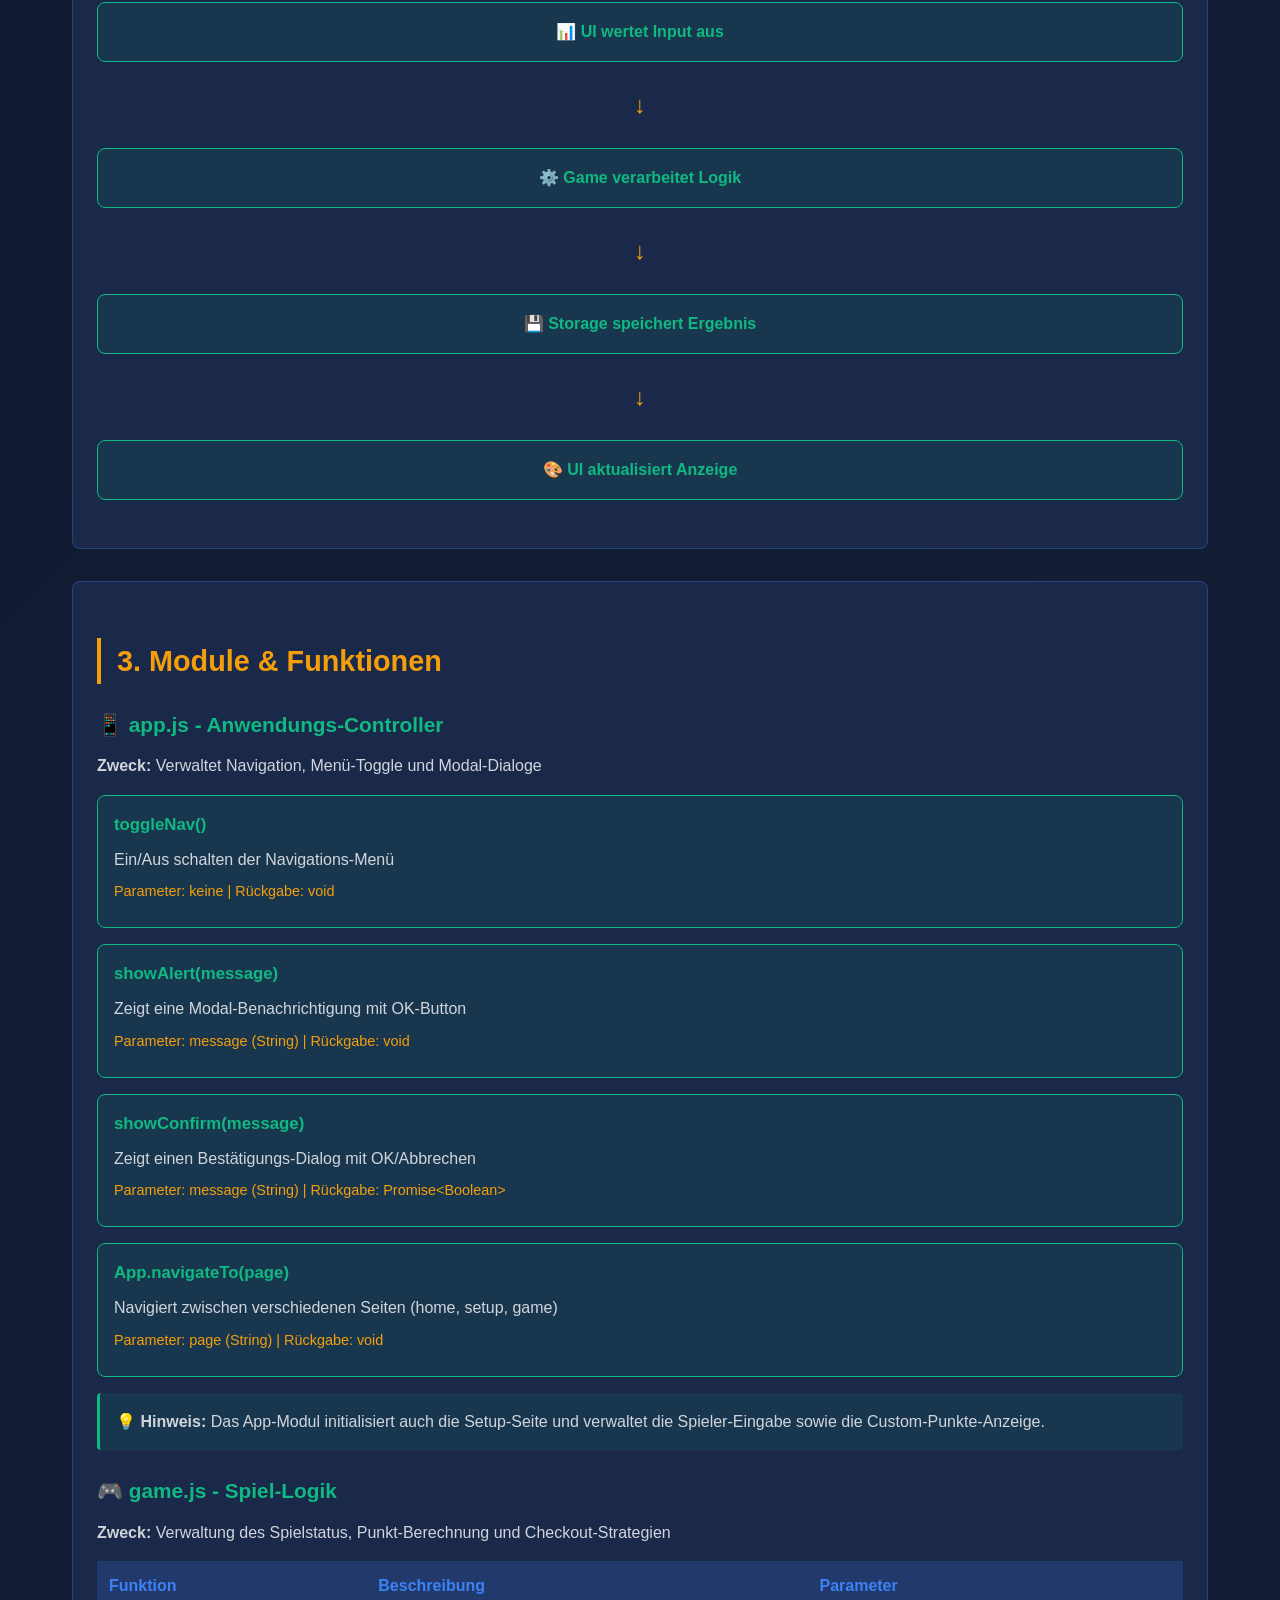
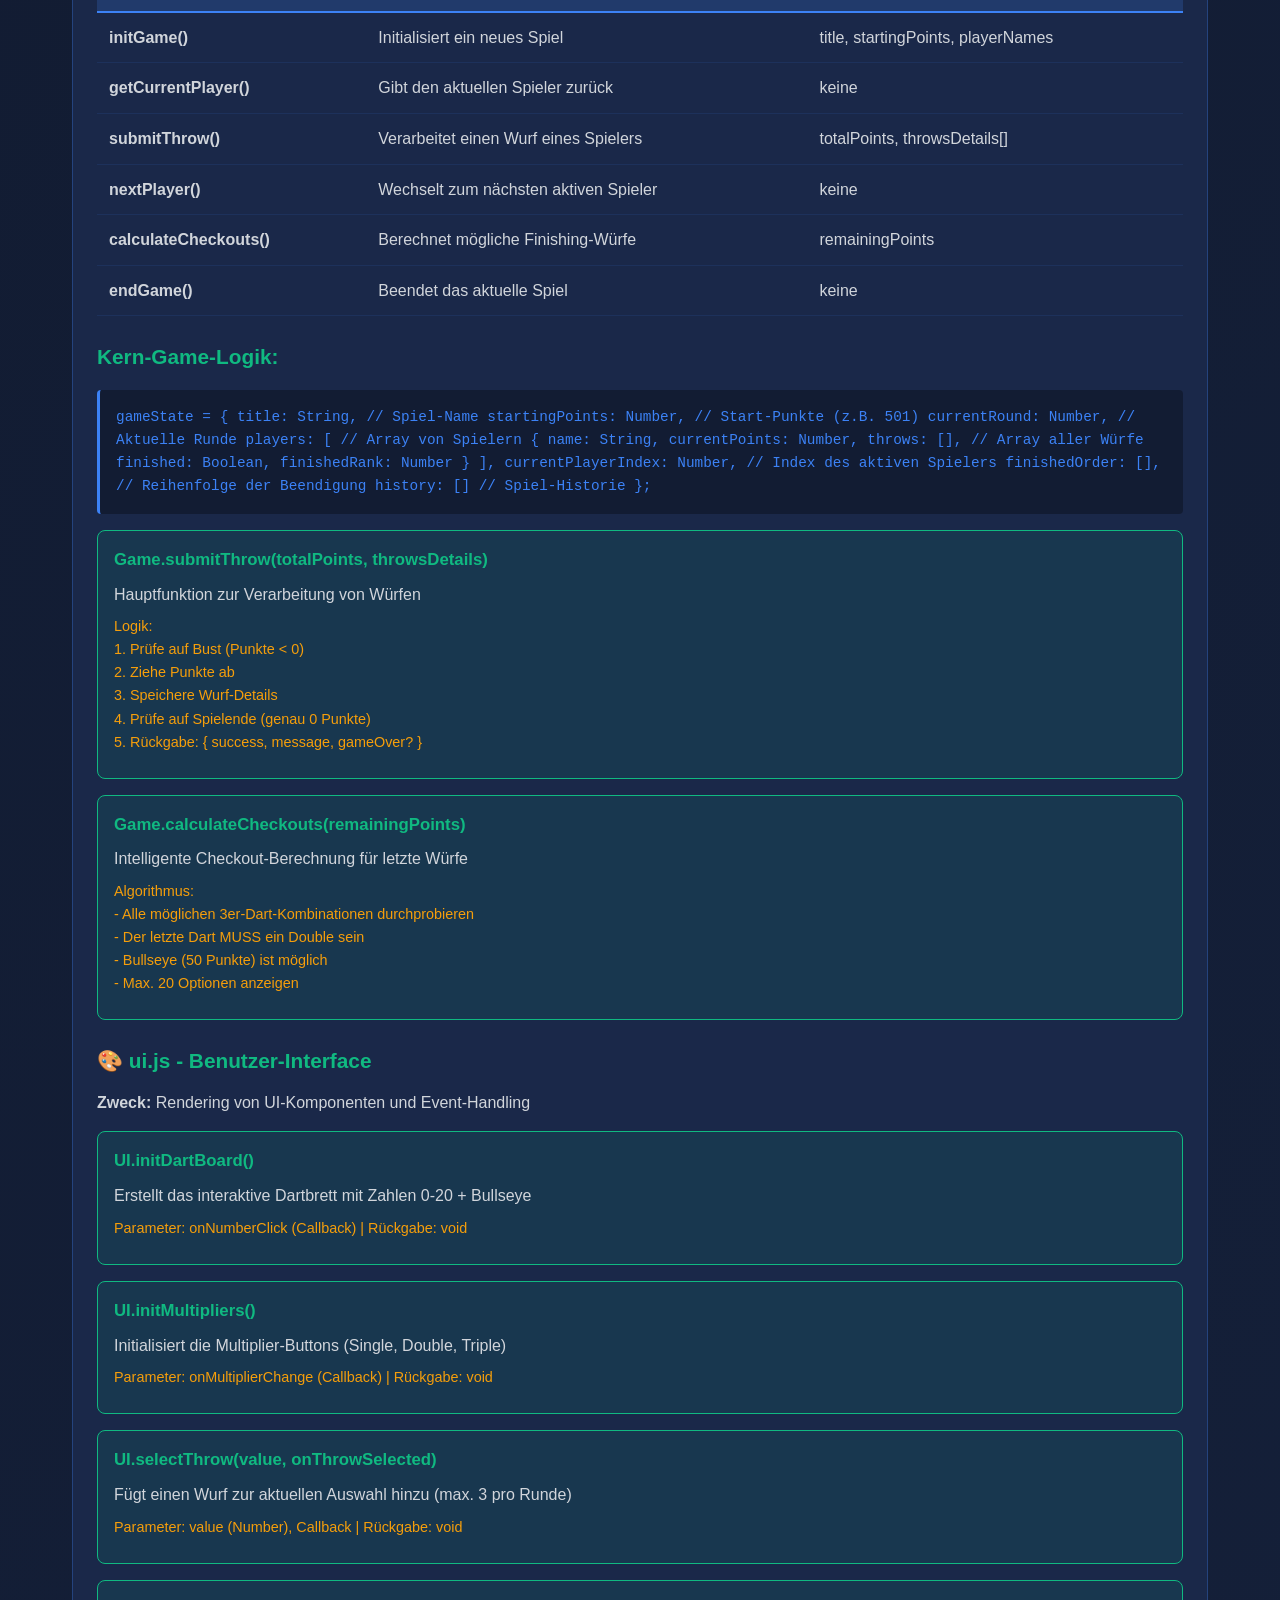
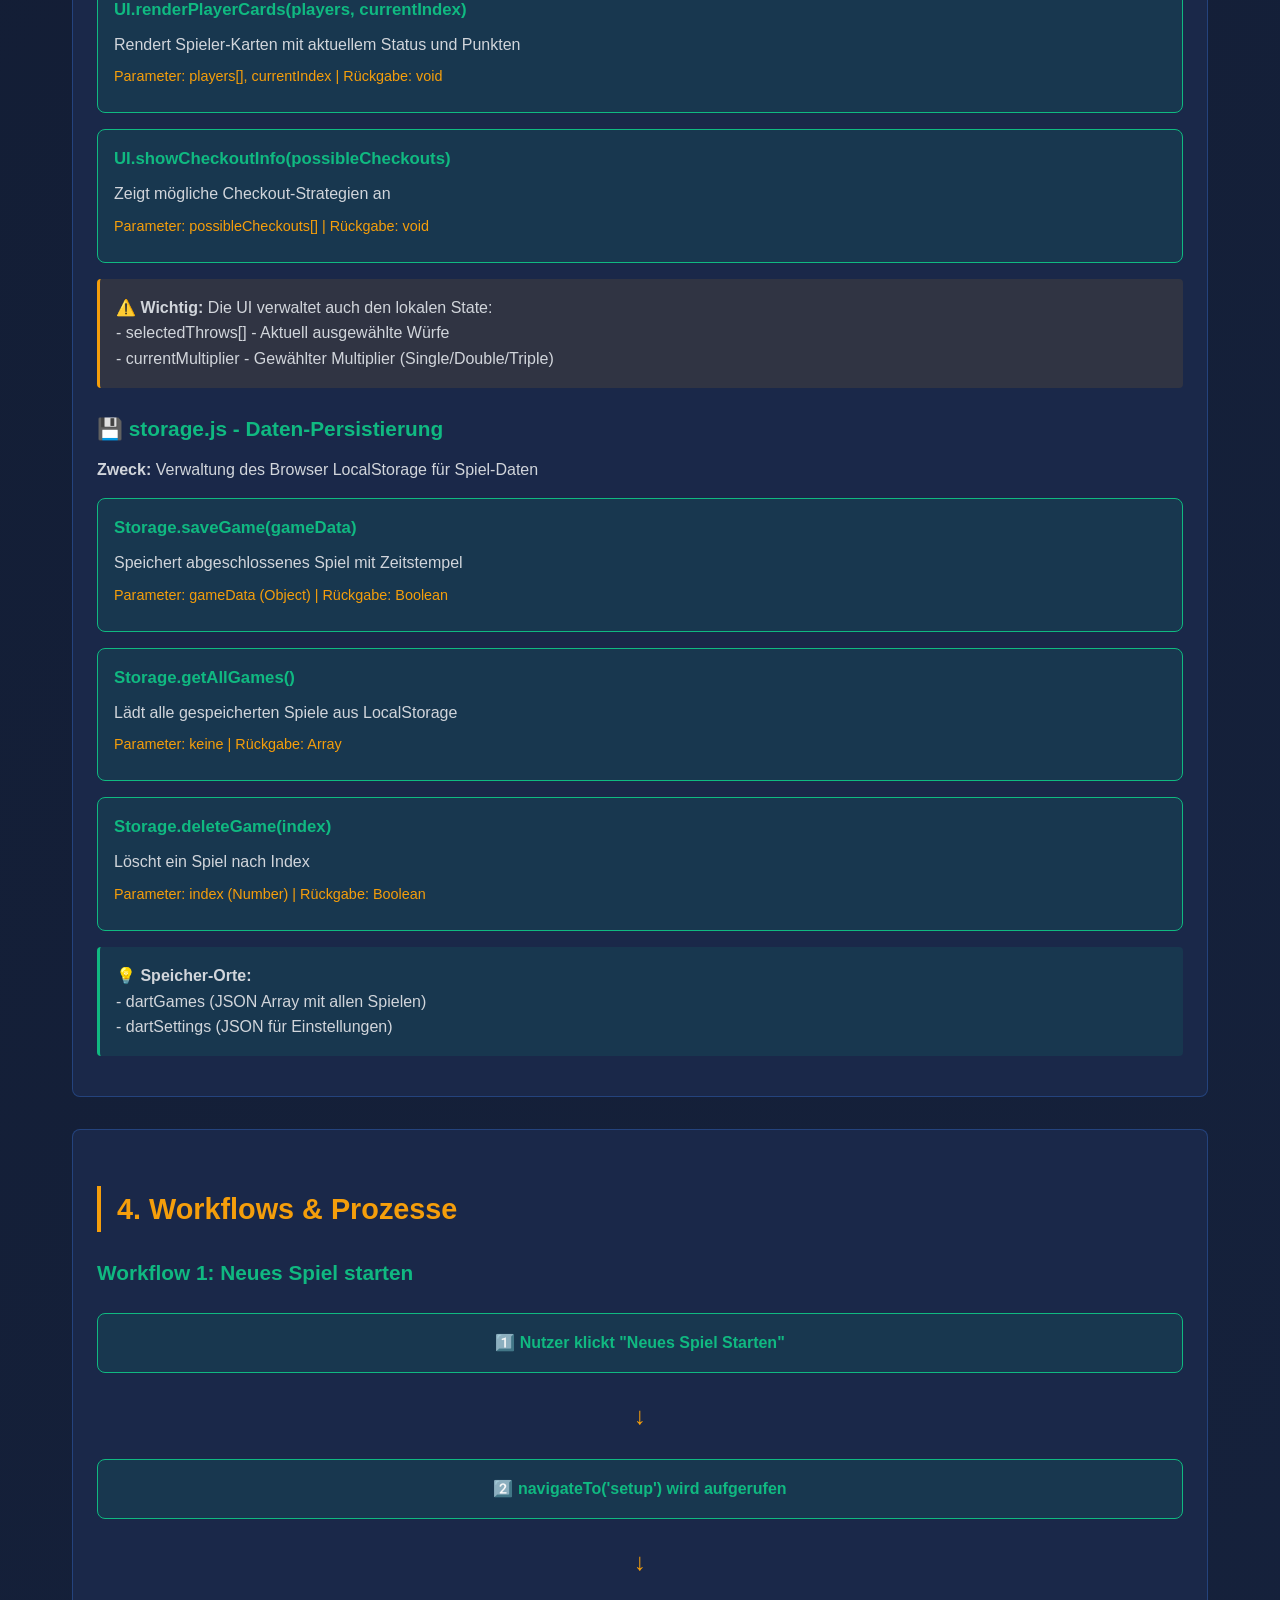
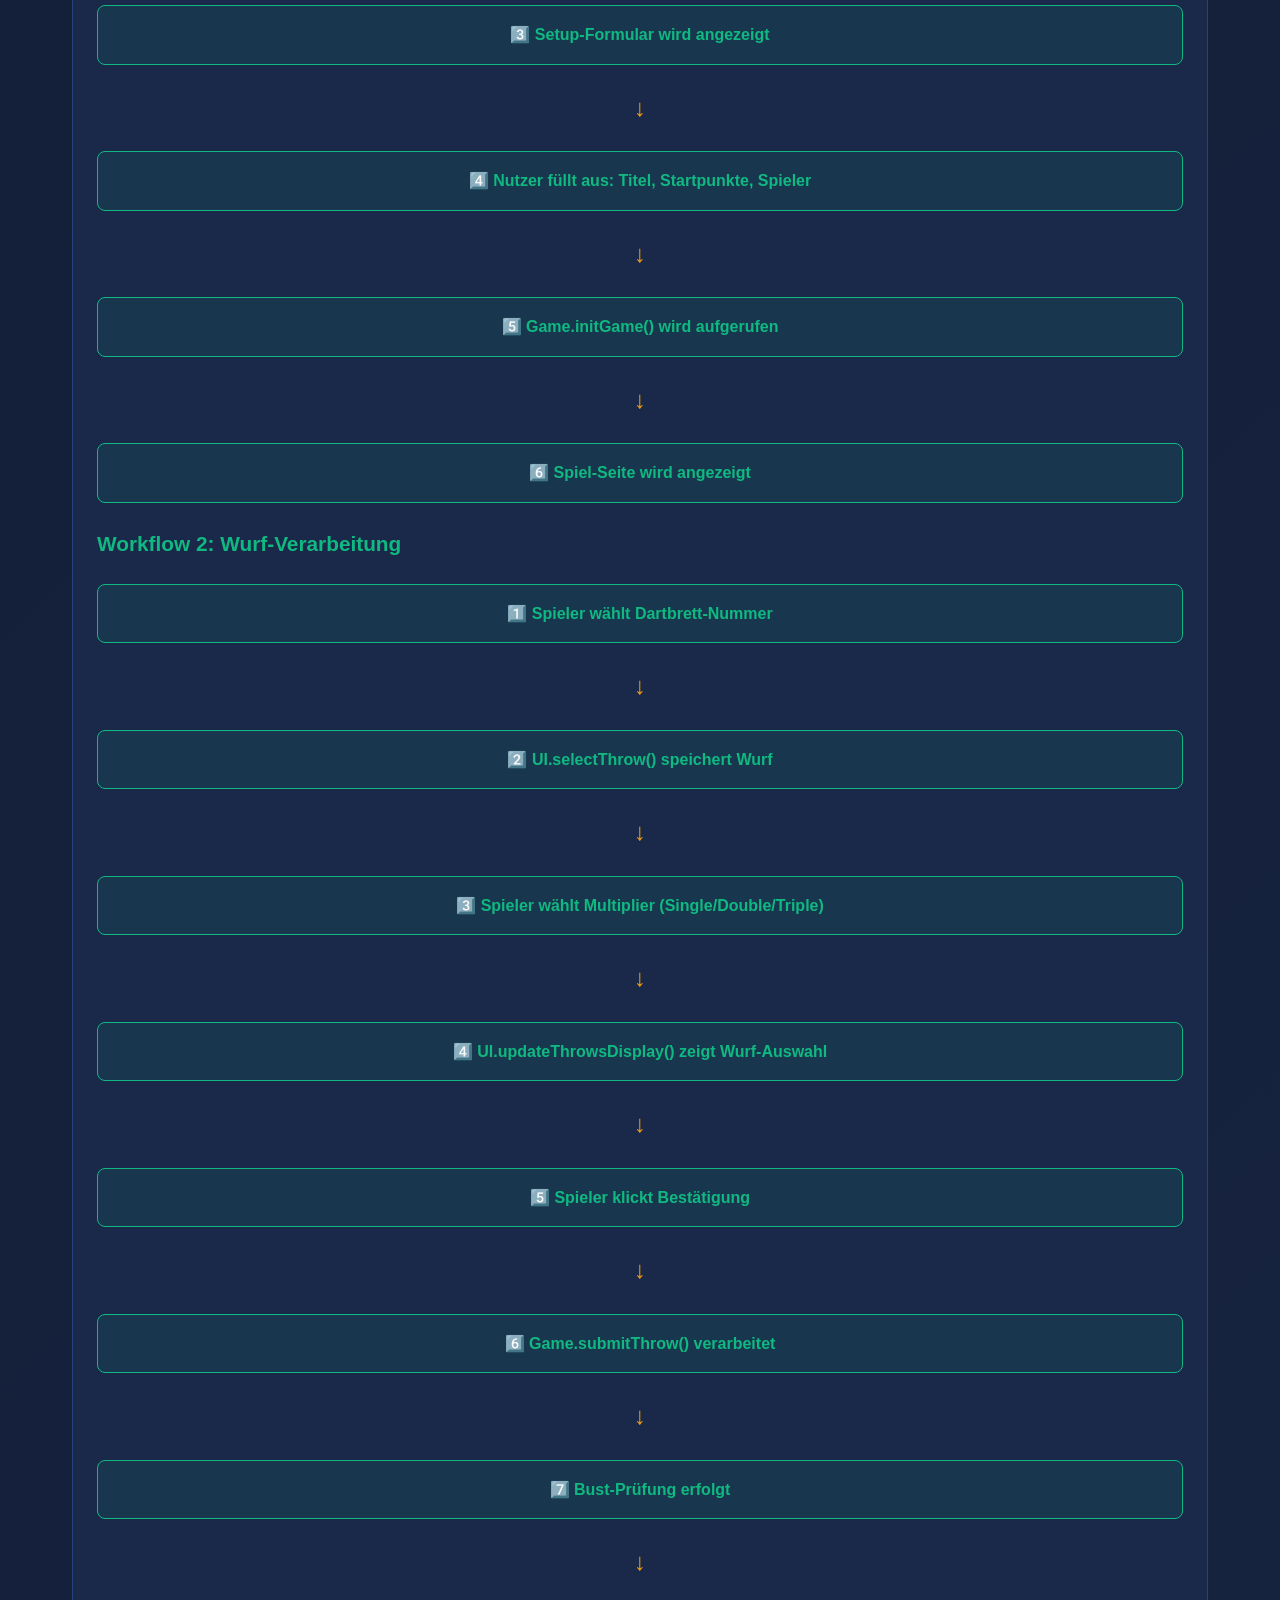
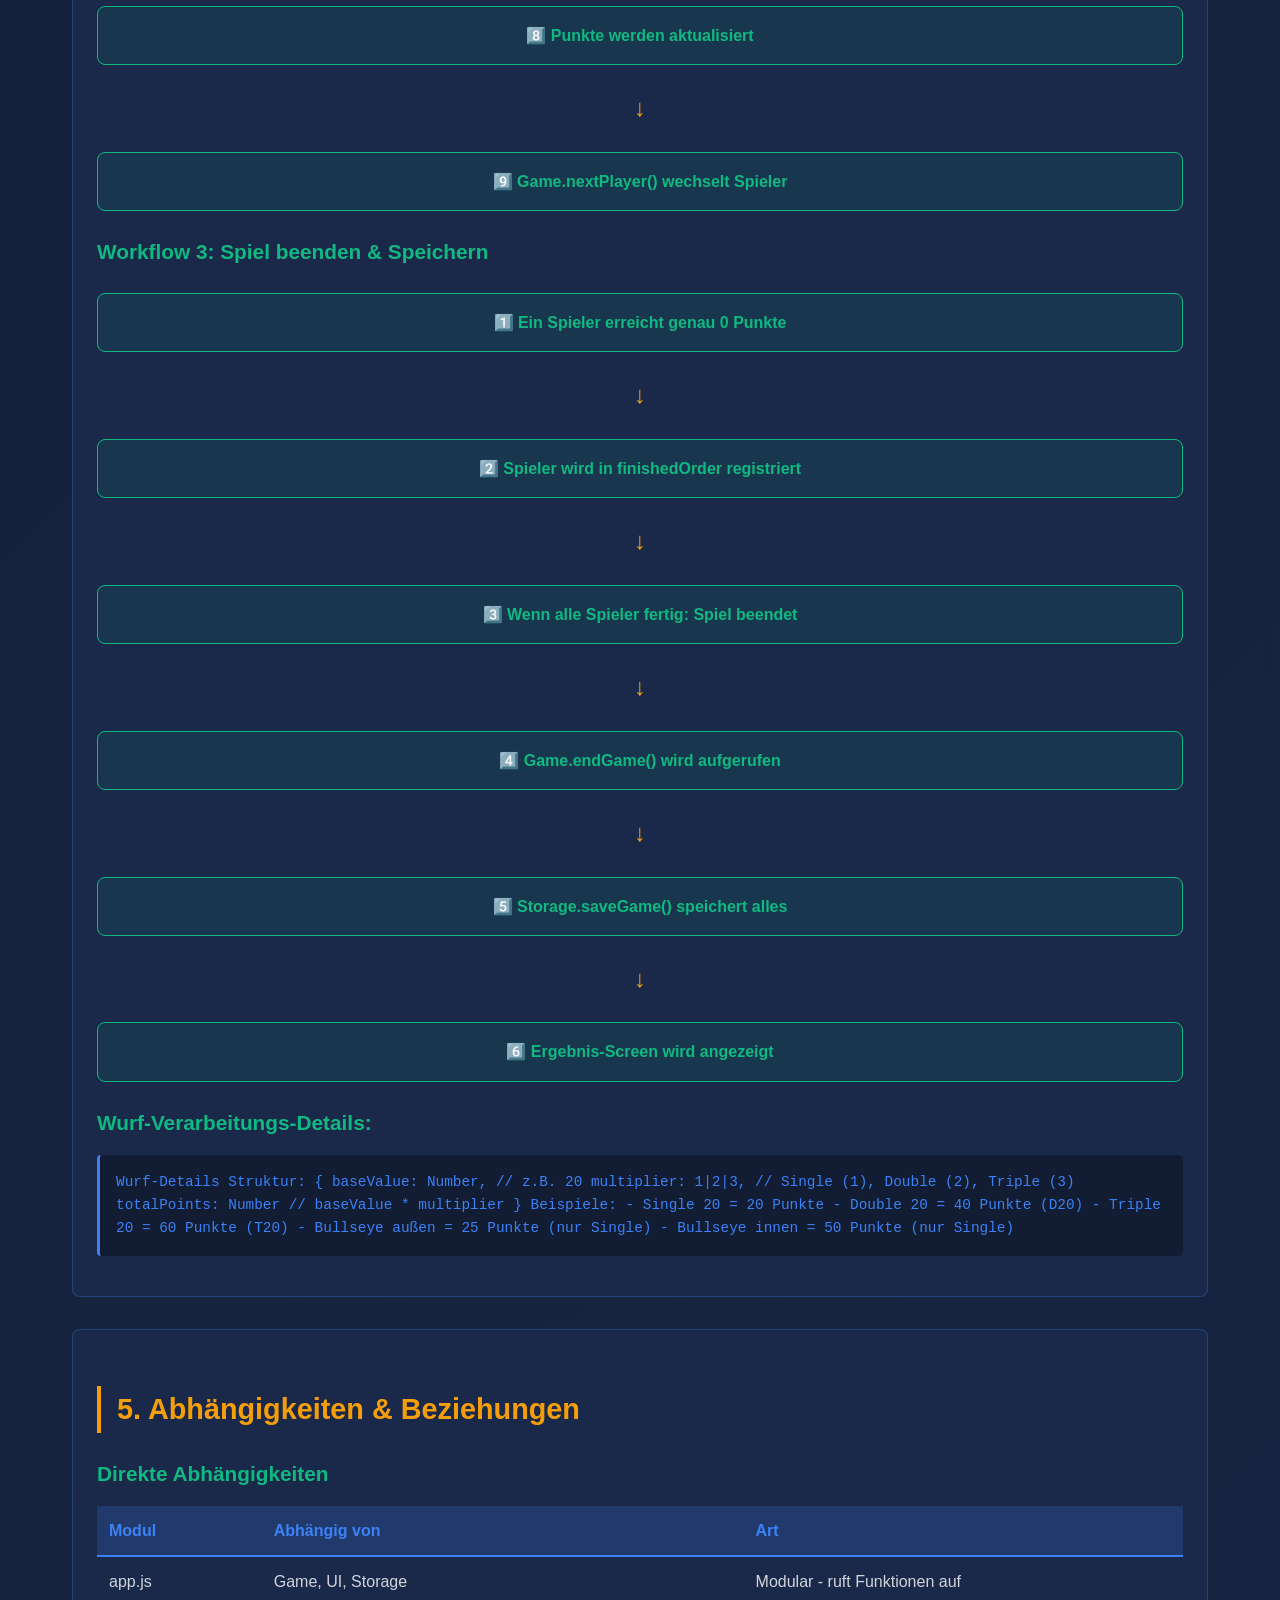
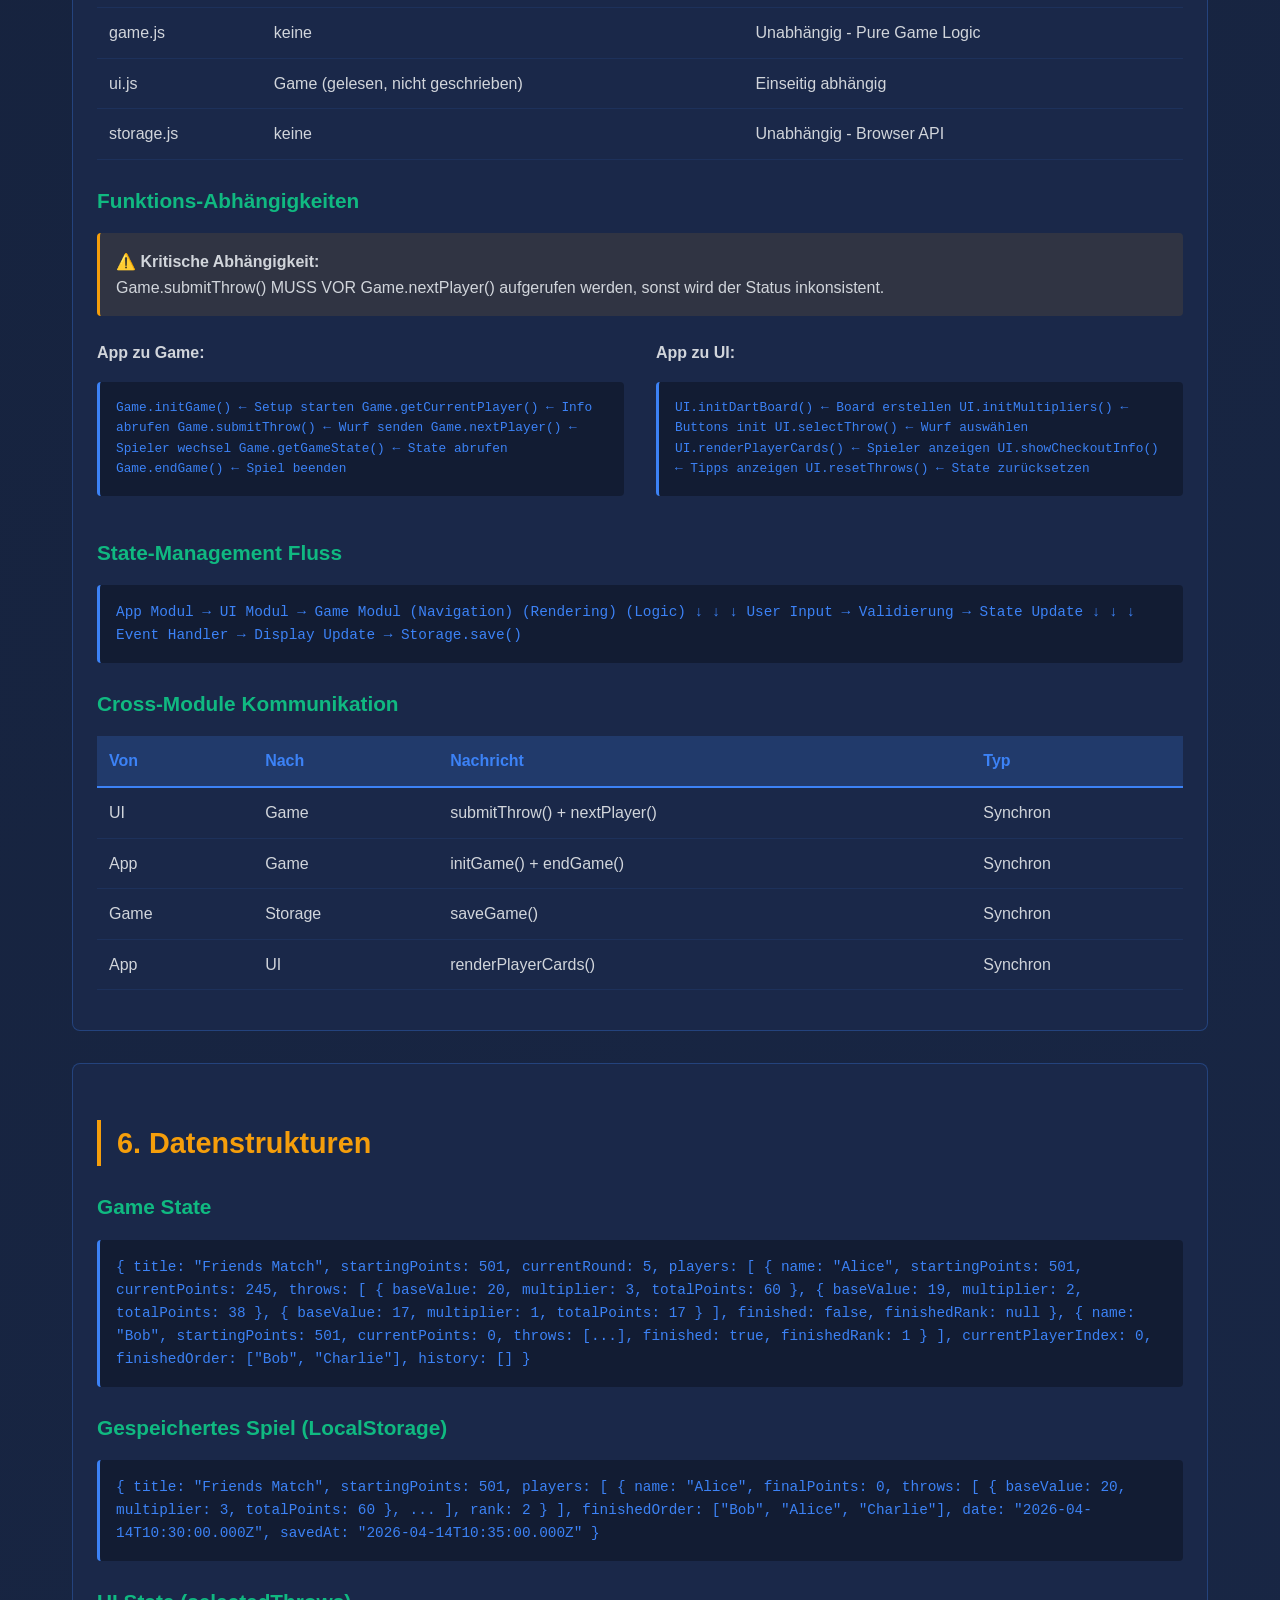
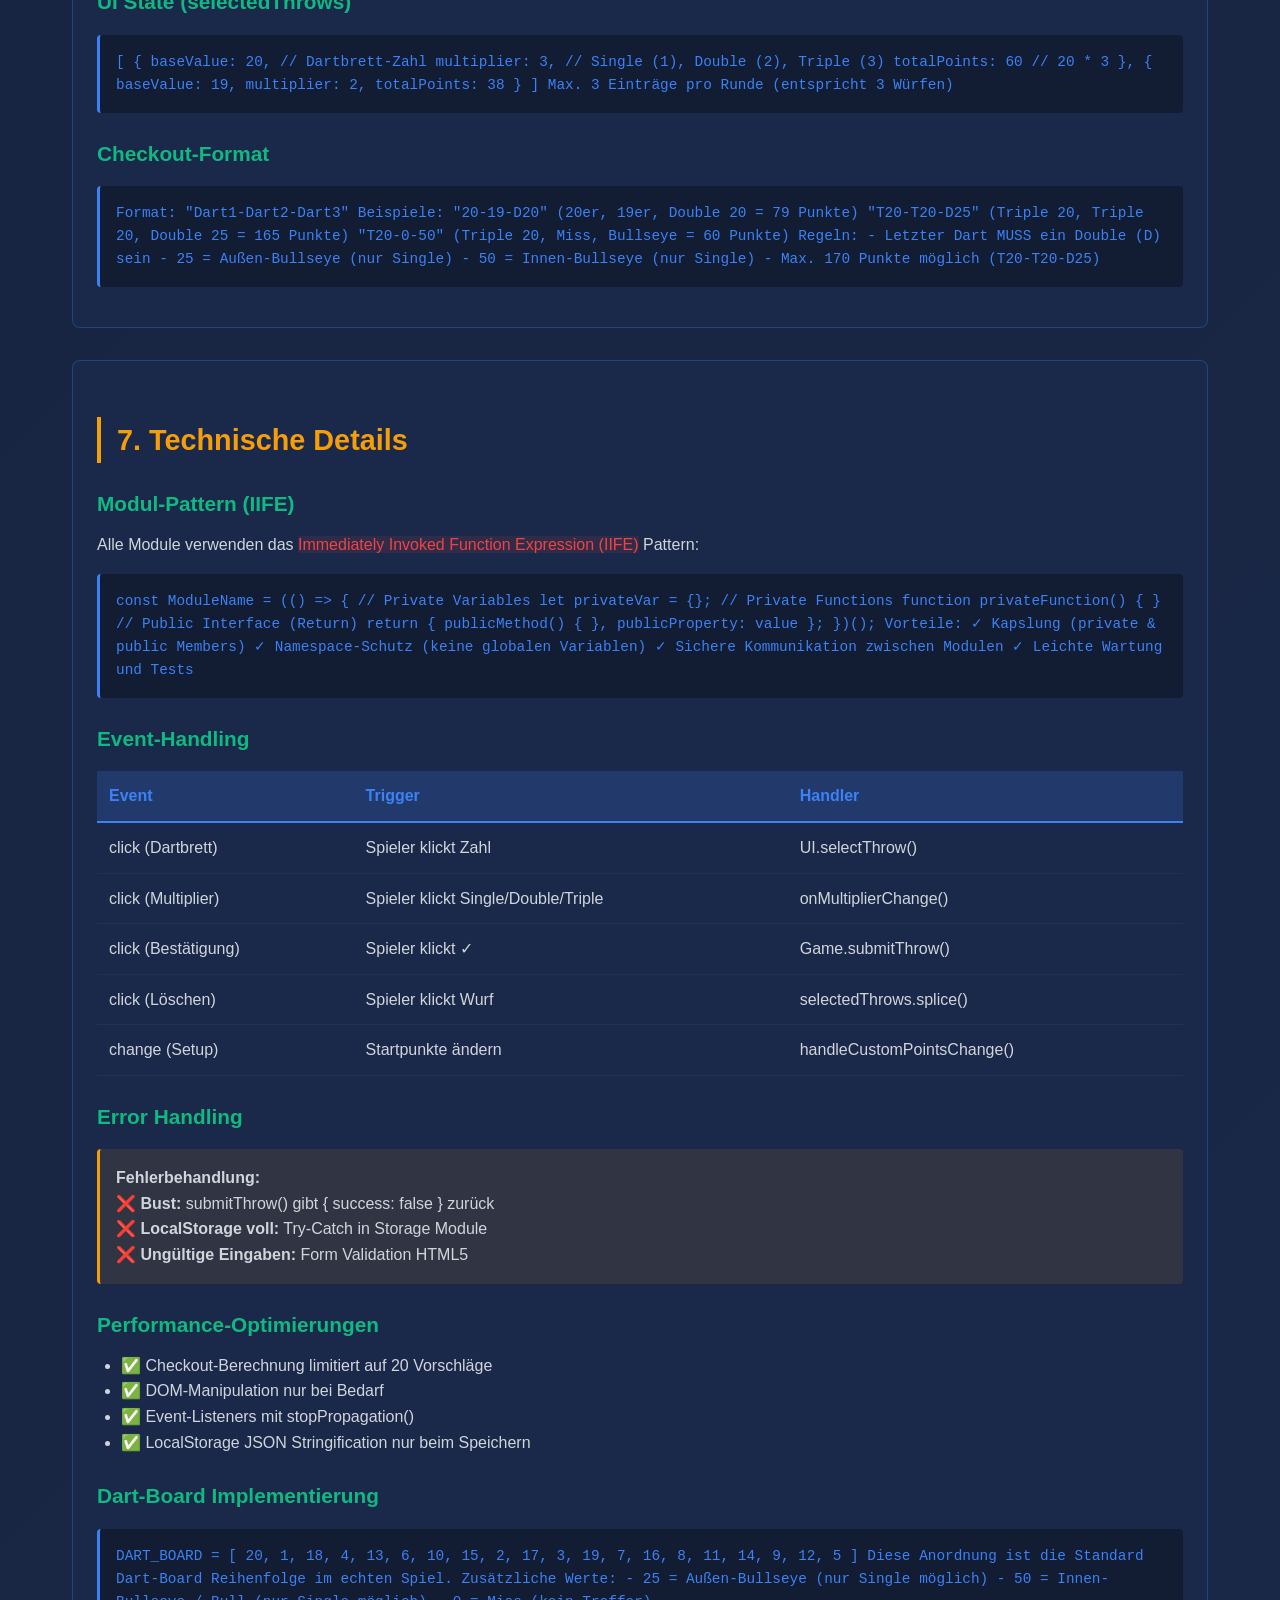
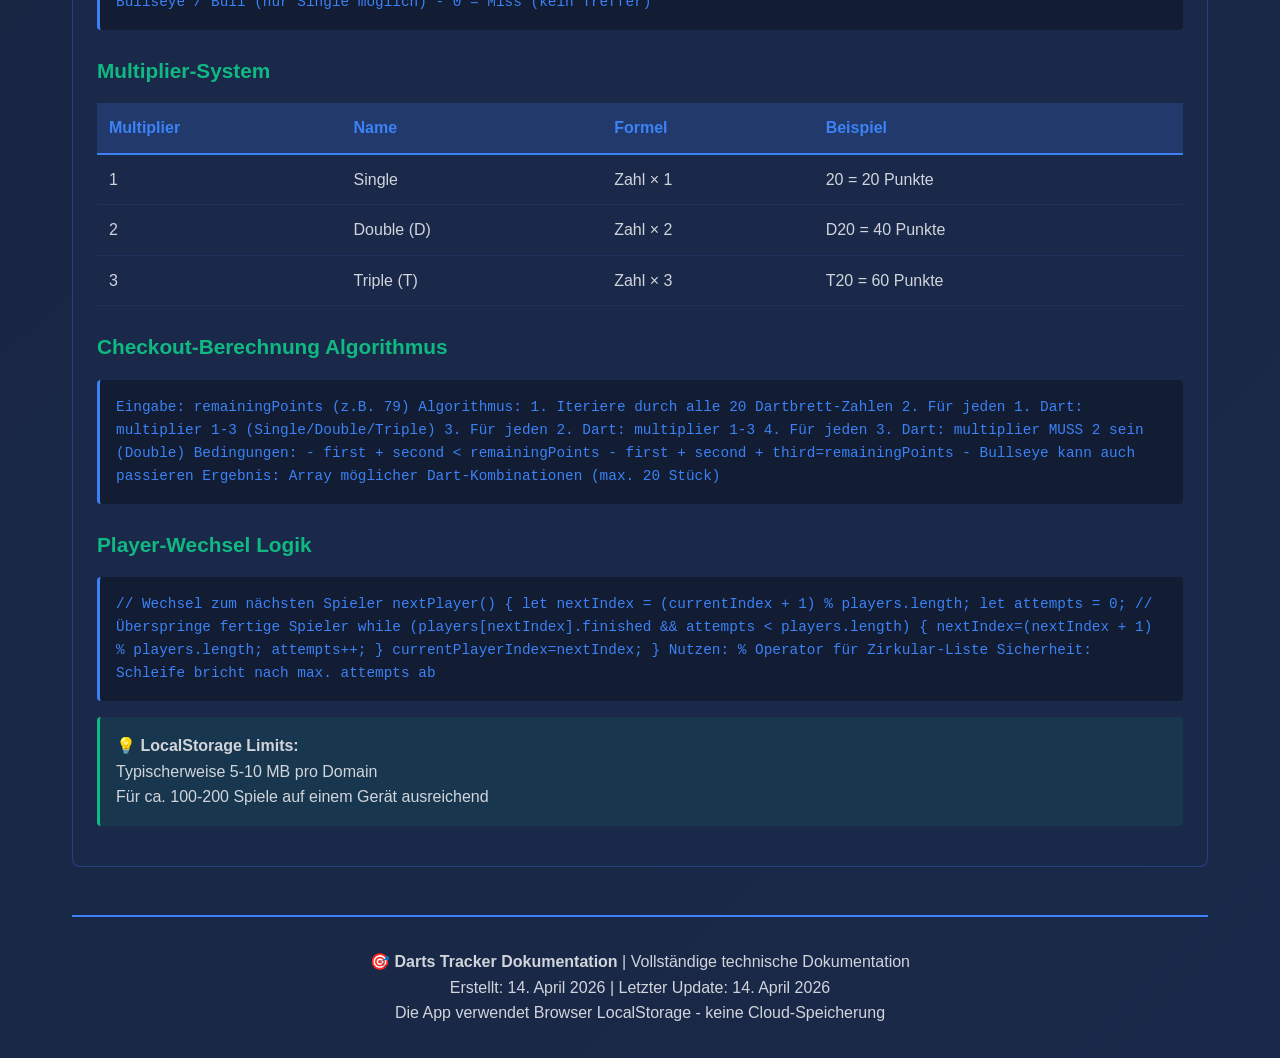
==== commit f929eaf8: "generating docs.html" ====
--- a/docs.html
+++ b/docs.html
@@ -363,38 +363,38 @@
 
             <h3>Module-Struktur</h3>
             <div class="code-block">
-darts/
-├── index.html          (Hauptseite - UI & HTML)
-├── history.html        (Spiel-Historie)
-├── docs.html          (Diese Dokumentation)
-├── css/
-│   └── styles.css     (Styling)
-├── js/
-│   ├── app.js         (Navigations- & Modal-Logik)
-│   ├── game.js        (Kern-Spiel-Logik)
-│   ├── ui.js          (UI-Rendering & Events)
-│   └── storage.js     (LocalStorage-Manager)
-└── assets/
-    └── icons/         (App-Icons)
+                darts/
+                ├── index.html (Hauptseite - UI & HTML)
+                ├── history.html (Spiel-Historie)
+                ├── docs.html (Diese Dokumentation)
+                ├── css/
+                │ └── styles.css (Styling)
+                ├── js/
+                │ ├── app.js (Navigations- & Modal-Logik)
+                │ ├── game.js (Kern-Spiel-Logik)
+                │ ├── ui.js (UI-Rendering & Events)
+                │ └── storage.js (LocalStorage-Manager)
+                └── assets/
+                └── icons/ (App-Icons)
             </div>
 
             <h3>Modul-Abhängigkeiten</h3>
             <div class="dependency-tree">
-index.html
-├── (lädt) app.js
-│   ├── nutzt → Game
-│   ├── nutzt → UI
-│   └── nutzt → Storage
-│
-├── (lädt) game.js
-│   └── (unabhängig, pure logic)
-│
-├── (lädt) ui.js
-│   ├── nutzt → Game
-│   └── nutzt → UI
-│
-└── (lädt) storage.js
-    └── (nutzt Browser API: localStorage)
+                index.html
+                ├── (lädt) app.js
+                │ ├── nutzt → Game
+                │ ├── nutzt → UI
+                │ └── nutzt → Storage
+                │
+                ├── (lädt) game.js
+                │ └── (unabhängig, pure logic)
+                │
+                ├── (lädt) ui.js
+                │ ├── nutzt → Game
+                │ └── nutzt → UI
+                │
+                └── (lädt) storage.js
+                └── (nutzt Browser API: localStorage)
             </div>
 
             <h3>Informations-Fluss</h3>
@@ -497,23 +497,23 @@
 
             <h3>Kern-Game-Logik:</h3>
             <div class="code-block">
-gameState = {
-    title: String,              // Spiel-Name
-    startingPoints: Number,     // Start-Punkte (z.B. 501)
-    currentRound: Number,       // Aktuelle Runde
-    players: [                  // Array von Spielern
-        {
-            name: String,
-            currentPoints: Number,
-            throws: [],         // Array aller Würfe
-            finished: Boolean,
-            finishedRank: Number
-        }
-    ],
-    currentPlayerIndex: Number, // Index des aktiven Spielers
-    finishedOrder: [],          // Reihenfolge der Beendigung
-    history: []                 // Spiel-Historie
-};
+                gameState = {
+                title: String, // Spiel-Name
+                startingPoints: Number, // Start-Punkte (z.B. 501)
+                currentRound: Number, // Aktuelle Runde
+                players: [ // Array von Spielern
+                {
+                name: String,
+                currentPoints: Number,
+                throws: [], // Array aller Würfe
+                finished: Boolean,
+                finishedRank: Number
+                }
+                ],
+                currentPlayerIndex: Number, // Index des aktiven Spielers
+                finishedOrder: [], // Reihenfolge der Beendigung
+                history: [] // Spiel-Historie
+                };
             </div>
 
             <div class="function-box">
@@ -521,11 +521,10 @@
                 <div class="description">Hauptfunktion zur Verarbeitung von Würfen</div>
                 <div class="params">
                     Logik:
-                    <br>1. Prüfe auf Bust (Punkte < 0)
-                    <br>2. Ziehe Punkte ab
-                    <br>3. Speichere Wurf-Details
-                    <br>4. Prüfe auf Spielende (genau 0 Punkte)
-                    <br>5. Rückgabe: { success, message, gameOver? }
+                    <br>1. Prüfe auf Bust (Punkte < 0) <br>2. Ziehe Punkte ab
+                        <br>3. Speichere Wurf-Details
+                        <br>4. Prüfe auf Spielende (genau 0 Punkte)
+                        <br>5. Rückgabe: { success, message, gameOver? }
                 </div>
             </div>
 
@@ -639,7 +638,8 @@
                 <div class="flowchart-item">3️⃣ Spieler wählt Multiplier (Single/Double/Triple)</div>
                 <div class="arrow">↓</div>
                 <div class="flowchart-item">4️⃣ UI.updateThrowsDisplay() zeigt Wurf-Auswahl</div>
-                <div class="arrow">↓</div>                <div class="flowchart-item">5️⃣ Spieler klickt Bestätigung</div>
+                <div class="arrow">↓</div>
+                <div class="flowchart-item">5️⃣ Spieler klickt Bestätigung</div>
                 <div class="arrow">↓</div>
                 <div class="flowchart-item">6️⃣ Game.submitThrow() verarbeitet</div>
                 <div class="arrow">↓</div>
@@ -667,19 +667,19 @@
 
             <h3>Wurf-Verarbeitungs-Details:</h3>
             <div class="code-block">
-Wurf-Details Struktur:
-{
-    baseValue: Number,      // z.B. 20
-    multiplier: 1|2|3,      // Single (1), Double (2), Triple (3)
-    totalPoints: Number     // baseValue * multiplier
-}
-
-Beispiele:
-- Single 20 = 20 Punkte
-- Double 20 = 40 Punkte (D20)
-- Triple 20 = 60 Punkte (T20)
-- Bullseye außen = 25 Punkte (nur Single)
-- Bullseye innen = 50 Punkte (nur Single)
+                Wurf-Details Struktur:
+                {
+                baseValue: Number, // z.B. 20
+                multiplier: 1|2|3, // Single (1), Double (2), Triple (3)
+                totalPoints: Number // baseValue * multiplier
+                }
+
+                Beispiele:
+                - Single 20 = 20 Punkte
+                - Double 20 = 40 Punkte (D20)
+                - Triple 20 = 60 Punkte (T20)
+                - Bullseye außen = 25 Punkte (nur Single)
+                - Bullseye innen = 50 Punkte (nur Single)
             </div>
         </section>
 
@@ -732,35 +732,35 @@
                 <div>
                     <h4>App zu Game:</h4>
                     <div class="code-block" style="font-size: 0.8rem;">
-Game.initGame()        ← Setup starten
-Game.getCurrentPlayer() ← Info abrufen
-Game.submitThrow()     ← Wurf senden
-Game.nextPlayer()      ← Spieler wechsel
-Game.getGameState()    ← State abrufen
-Game.endGame()         ← Spiel beenden
+                        Game.initGame() ← Setup starten
+                        Game.getCurrentPlayer() ← Info abrufen
+                        Game.submitThrow() ← Wurf senden
+                        Game.nextPlayer() ← Spieler wechsel
+                        Game.getGameState() ← State abrufen
+                        Game.endGame() ← Spiel beenden
                     </div>
                 </div>
                 <div>
                     <h4>App zu UI:</h4>
                     <div class="code-block" style="font-size: 0.8rem;">
-UI.initDartBoard()     ← Board erstellen
-UI.initMultipliers()   ← Buttons init
-UI.selectThrow()       ← Wurf auswählen
-UI.renderPlayerCards() ← Spieler anzeigen
-UI.showCheckoutInfo()  ← Tipps anzeigen
-UI.resetThrows()       ← State zurücksetzen
+                        UI.initDartBoard() ← Board erstellen
+                        UI.initMultipliers() ← Buttons init
+                        UI.selectThrow() ← Wurf auswählen
+                        UI.renderPlayerCards() ← Spieler anzeigen
+                        UI.showCheckoutInfo() ← Tipps anzeigen
+                        UI.resetThrows() ← State zurücksetzen
                     </div>
                 </div>
             </div>
 
             <h3>State-Management Fluss</h3>
             <div class="code-block">
-App Modul              → UI Modul              → Game Modul
-(Navigation)            (Rendering)             (Logic)
-     ↓                       ↓                        ↓
-User Input          →    Validierung        →    State Update
-     ↓                       ↓                        ↓
-Event Handler      →    Display Update     →    Storage.save()
+                App Modul → UI Modul → Game Modul
+                (Navigation) (Rendering) (Logic)
+                ↓ ↓ ↓
+                User Input → Validierung → State Update
+                ↓ ↓ ↓
+                Event Handler → Display Update → Storage.save()
             </div>
 
             <h3>Cross-Module Kommunikation</h3>
@@ -808,92 +808,92 @@
 
             <h3>Game State</h3>
             <div class="code-block">
-{
-  title: "Friends Match",
-  startingPoints: 501,
-  currentRound: 5,
-  players: [
-    {
-      name: "Alice",
-      startingPoints: 501,
-      currentPoints: 245,
-      throws: [
-        { baseValue: 20, multiplier: 3, totalPoints: 60 },
-        { baseValue: 19, multiplier: 2, totalPoints: 38 },
-        { baseValue: 17, multiplier: 1, totalPoints: 17 }
-      ],
-      finished: false,
-      finishedRank: null
-    },
-    {
-      name: "Bob",
-      startingPoints: 501,
-      currentPoints: 0,
-      throws: [...],
-      finished: true,
-      finishedRank: 1
-    }
-  ],
-  currentPlayerIndex: 0,
-  finishedOrder: ["Bob", "Charlie"],
-  history: []
-}
+                {
+                title: "Friends Match",
+                startingPoints: 501,
+                currentRound: 5,
+                players: [
+                {
+                name: "Alice",
+                startingPoints: 501,
+                currentPoints: 245,
+                throws: [
+                { baseValue: 20, multiplier: 3, totalPoints: 60 },
+                { baseValue: 19, multiplier: 2, totalPoints: 38 },
+                { baseValue: 17, multiplier: 1, totalPoints: 17 }
+                ],
+                finished: false,
+                finishedRank: null
+                },
+                {
+                name: "Bob",
+                startingPoints: 501,
+                currentPoints: 0,
+                throws: [...],
+                finished: true,
+                finishedRank: 1
+                }
+                ],
+                currentPlayerIndex: 0,
+                finishedOrder: ["Bob", "Charlie"],
+                history: []
+                }
             </div>
 
             <h3>Gespeichertes Spiel (LocalStorage)</h3>
             <div class="code-block">
-{
-  title: "Friends Match",
-  startingPoints: 501,
-  players: [
-    {
-      name: "Alice",
-      finalPoints: 0,
-      throws: [
-        { baseValue: 20, multiplier: 3, totalPoints: 60 },
-        ...
-      ],
-      rank: 2
-    }
-  ],
-  finishedOrder: ["Bob", "Alice", "Charlie"],
-  date: "2026-04-14T10:30:00.000Z",
-  savedAt: "2026-04-14T10:35:00.000Z"
-}
+                {
+                title: "Friends Match",
+                startingPoints: 501,
+                players: [
+                {
+                name: "Alice",
+                finalPoints: 0,
+                throws: [
+                { baseValue: 20, multiplier: 3, totalPoints: 60 },
+                ...
+                ],
+                rank: 2
+                }
+                ],
+                finishedOrder: ["Bob", "Alice", "Charlie"],
+                date: "2026-04-14T10:30:00.000Z",
+                savedAt: "2026-04-14T10:35:00.000Z"
+                }
             </div>
 
             <h3>UI State (selectedThrows)</h3>
             <div class="code-block">
-[
-  {
-    baseValue: 20,      // Dartbrett-Zahl
-    multiplier: 3,      // Single (1), Double (2), Triple (3)
-    totalPoints: 60     // 20 * 3
-  },
-  {
-    baseValue: 19,
-    multiplier: 2,
-    totalPoints: 38
-  }
-]
-
-Max. 3 Einträge pro Runde (entspricht 3 Würfen)
+                [
+                {
+                baseValue: 20, // Dartbrett-Zahl
+                multiplier: 3, // Single (1), Double (2), Triple (3)
+                totalPoints: 60 // 20 * 3
+                },
+                {
+                baseValue: 19,
+                multiplier: 2,
+                totalPoints: 38
+                }
+                ]
+
+                Max. 3 Einträge pro Runde (entspricht 3 Würfen)
             </div>
 
             <h3>Checkout-Format</h3>
             <div class="code-block">
-Format: "Dart1-Dart2-Dart3"
-
-Beispiele:
-"20-19-D20"    (20er, 19er, Double 20 = 79 Punkte)
-"T20-T20-D25"  (Triple 20, Triple 20, Double 25 = 165 Punkte)
-"T20-0-50"     (Triple 20, Miss, Bullseye = 60 Punkte)
-
-Regeln:
-- Letzter Dart MUSS ein Double (D) sein
-- 25 = Außen-Bullseye (nur Single)
-- 50 = Innen-Bullseye (nur Single)
-- Max. 170 Punkte möglich (T20-T20-D25)
+                Format: "Dart1-Dart2-Dart3"
+
+                Beispiele:
+                "20-19-D20" (20er, 19er, Double 20 = 79 Punkte)
+                "T20-T20-D25" (Triple 20, Triple 20, Double 25 = 165 Punkte)
+                "T20-0-50" (Triple 20, Miss, Bullseye = 60 Punkte)
+
+                Regeln:
+                - Letzter Dart MUSS ein Double (D) sein
+                - 25 = Außen-Bullseye (nur Single)
+                - 50 = Innen-Bullseye (nur Single)
+                - Max. 170 Punkte möglich (T20-T20-D25)
             </div>
         </section>
 
@@ -902,27 +902,28 @@
             <h2>7. Technische Details</h2>
 
             <h3>Modul-Pattern (IIFE)</h3>
-            <p>Alle Module verwenden das <span class="highlight">Immediately Invoked Function Expression (IIFE)</span> Pattern:</p>
+            <p>Alle Module verwenden das <span class="highlight">Immediately Invoked Function Expression (IIFE)</span>
+                Pattern:</p>
             <div class="code-block">
-const ModuleName = (() => {
-    // Private Variables
-    let privateVar = {};
-
-    // Private Functions
-    function privateFunction() { }
-
-    // Public Interface (Return)
-    return {
-        publicMethod() { },
-        publicProperty: value
-    };
-})();
-
-Vorteile:
-✓ Kapslung (private & public Members)
-✓ Namespace-Schutz (keine globalen Variablen)
-✓ Sichere Kommunikation zwischen Modulen
-✓ Leichte Wartung und Tests
+                const ModuleName = (() => {
+                // Private Variables
+                let privateVar = {};
+
+                // Private Functions
+                function privateFunction() { }
+
+                // Public Interface (Return)
+                return {
+                publicMethod() { },
+                publicProperty: value
+                };
+                })();
+
+                Vorteile:
+                ✓ Kapslung (private & public Members)
+                ✓ Namespace-Schutz (keine globalen Variablen)
+                ✓ Sichere Kommunikation zwischen Modulen
+                ✓ Leichte Wartung und Tests
             </div>
 
             <h3>Event-Handling</h3>
@@ -981,18 +982,18 @@
 
             <h3>Dart-Board Implementierung</h3>
             <div class="code-block">
-DART_BOARD = [
-    20, 1, 18, 4, 13, 6, 10, 15, 2, 17,
-    3, 19, 7, 16, 8, 11, 14, 9, 12, 5
-]
-
-Diese Anordnung ist die Standard
-Dart-Board Reihenfolge im echten Spiel.
-
-Zusätzliche Werte:
-- 25 = Außen-Bullseye (nur Single möglich)
-- 50 = Innen-Bullseye / Bull (nur Single möglich)
-- 0 = Miss (kein Treffer)
+                DART_BOARD = [
+                20, 1, 18, 4, 13, 6, 10, 15, 2, 17,
+                3, 19, 7, 16, 8, 11, 14, 9, 12, 5
+                ]
+
+                Diese Anordnung ist die Standard
+                Dart-Board Reihenfolge im echten Spiel.
+
+                Zusätzliche Werte:
+                - 25 = Außen-Bullseye (nur Single möglich)
+                - 50 = Innen-Bullseye / Bull (nur Single möglich)
+                - 0 = Miss (kein Treffer)
             </div>
 
             <h3>Multiplier-System</h3>
@@ -1029,48 +1030,35 @@
 
             <h3>Checkout-Berechnung Algorithmus</h3>
             <div class="code-block">
-Eingabe: remainingPoints (z.B. 79)
-
-Algorithmus:
-1. Iteriere durch alle 20 Dartbrett-Zahlen
-2. Für jeden 1. Dart: multiplier 1-3 (Single/Double/Triple)
-3. Für jeden 2. Dart: multiplier 1-3
-4. Für jeden 3. Dart: multiplier MUSS 2 sein (Double)
-
-Bedingungen:
-- first + second < remainingPoints
-- first + second + third = remainingPoints
-- Bullseye kann auch passieren
-
-Ergebnis: Array möglicher Dart-Kombinationen
-(max. 20 Stück)
-            </div>
-
-            <h3>Player-Wechsel Logik</h3>
-            <div class="code-block">
-// Wechsel zum nächsten Spieler
-nextPlayer() {
-    let nextIndex = (currentIndex + 1) % players.length;
-    let attempts = 0;
-
-    // Überspringe fertige Spieler
-    while (players[nextIndex].finished && attempts < players.length) {
-        nextIndex = (nextIndex + 1) % players.length;
-        attempts++;
-    }
-
-    currentPlayerIndex = nextIndex;
-}
-
-Nutzen: % Operator für Zirkular-Liste
-Sicherheit: Schleife bricht nach max. attempts ab
-            </div>
-
-            <div class="tip">
-                <strong>💡 LocalStorage Limits:</strong>
-                <br>Typischerweise 5-10 MB pro Domain
-                <br>Für ca. 100-200 Spiele auf einem Gerät ausreichend
-            </div>
+                Eingabe: remainingPoints (z.B. 79)
+
+                Algorithmus:
+                1. Iteriere durch alle 20 Dartbrett-Zahlen
+                2. Für jeden 1. Dart: multiplier 1-3 (Single/Double/Triple)
+                3. Für jeden 2. Dart: multiplier 1-3
+                4. Für jeden 3. Dart: multiplier MUSS 2 sein (Double)
+
+                Bedingungen:
+                - first + second < remainingPoints - first + second + third=remainingPoints - Bullseye kann auch
+                    passieren Ergebnis: Array möglicher Dart-Kombinationen (max. 20 Stück) </div>
+
+                    <h3>Player-Wechsel Logik</h3>
+                    <div class="code-block">
+                        // Wechsel zum nächsten Spieler
+                        nextPlayer() {
+                        let nextIndex = (currentIndex + 1) % players.length;
+                        let attempts = 0;
+
+                        // Überspringe fertige Spieler
+                        while (players[nextIndex].finished && attempts < players.length) { nextIndex=(nextIndex + 1) %
+                            players.length; attempts++; } currentPlayerIndex=nextIndex; } Nutzen: % Operator für
+                            Zirkular-Liste Sicherheit: Schleife bricht nach max. attempts ab </div>
+
+                            <div class="tip">
+                                <strong>💡 LocalStorage Limits:</strong>
+                                <br>Typischerweise 5-10 MB pro Domain
+                                <br>Für ca. 100-200 Spiele auf einem Gerät ausreichend
+                            </div>
         </section>
 
         <!-- FOOTER -->
@@ -1083,4 +1071,4 @@
     </div>
 </body>
 
-</html>
+</html>
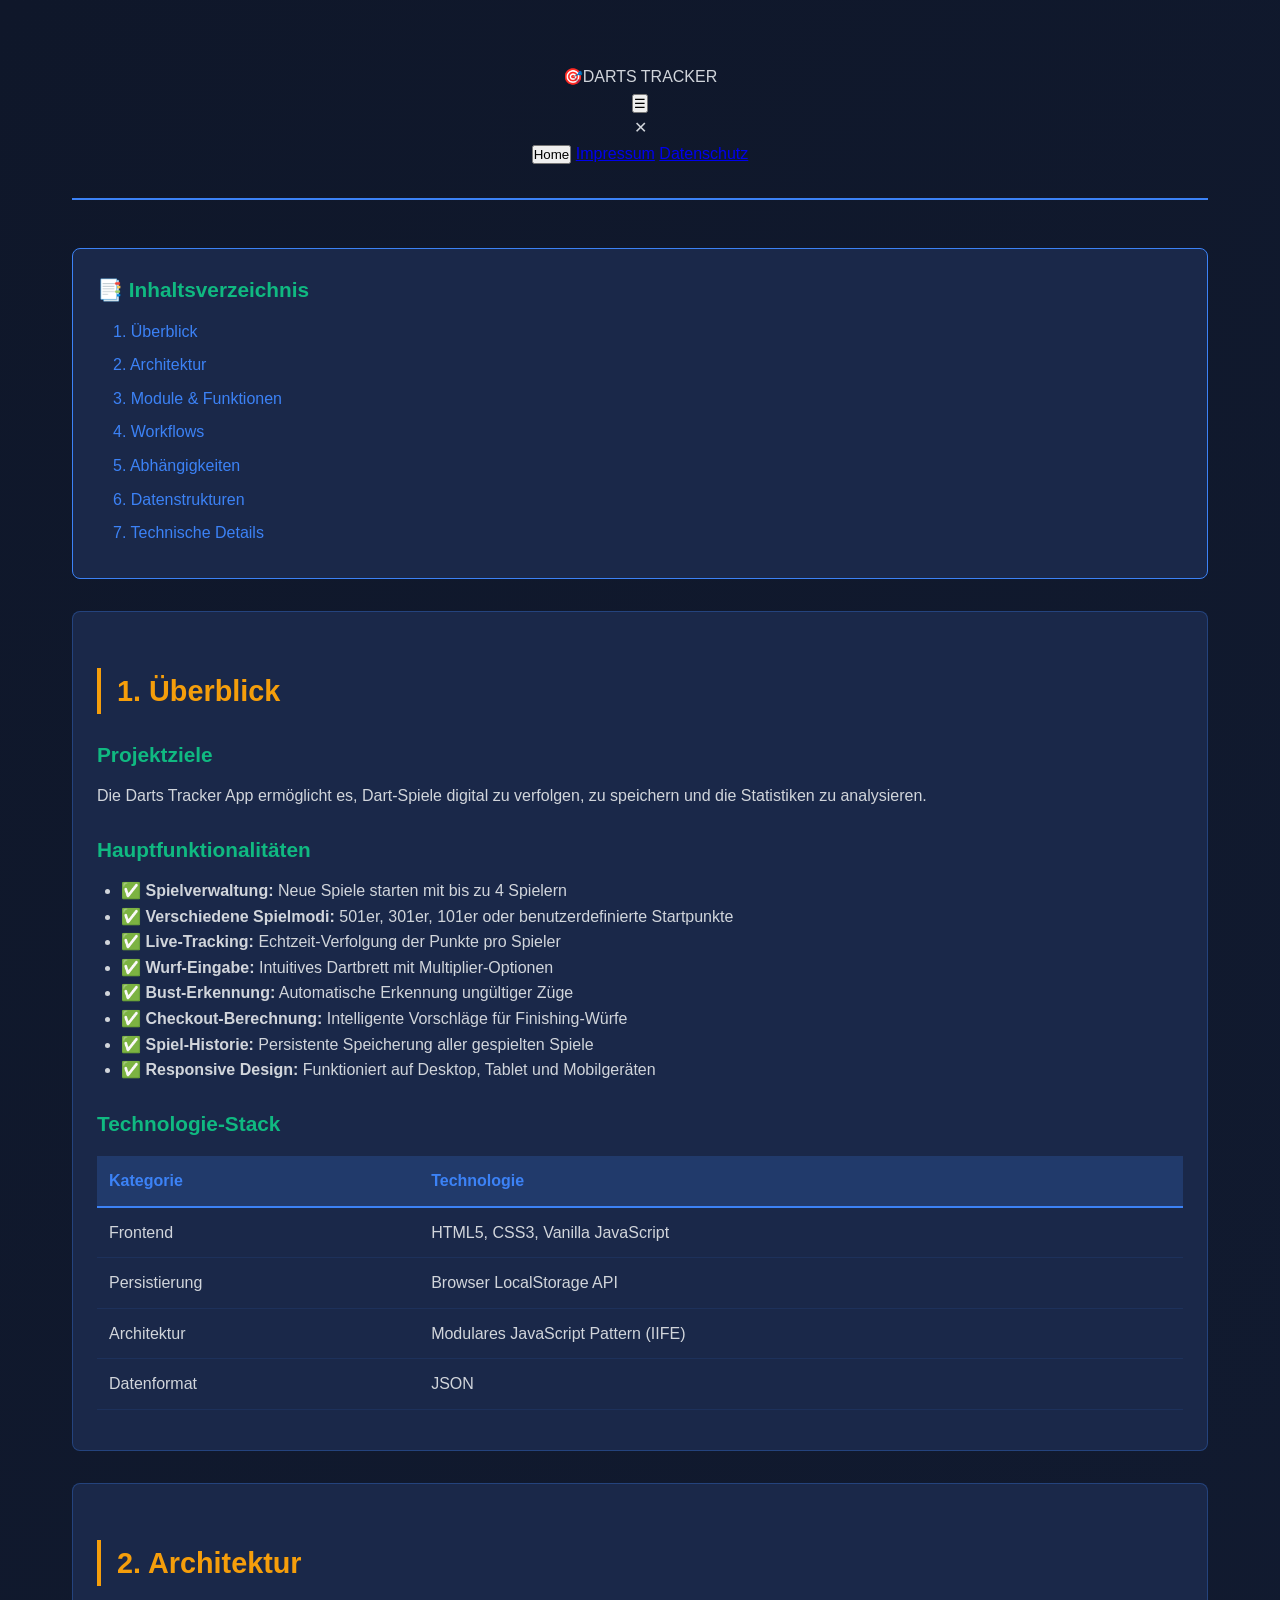
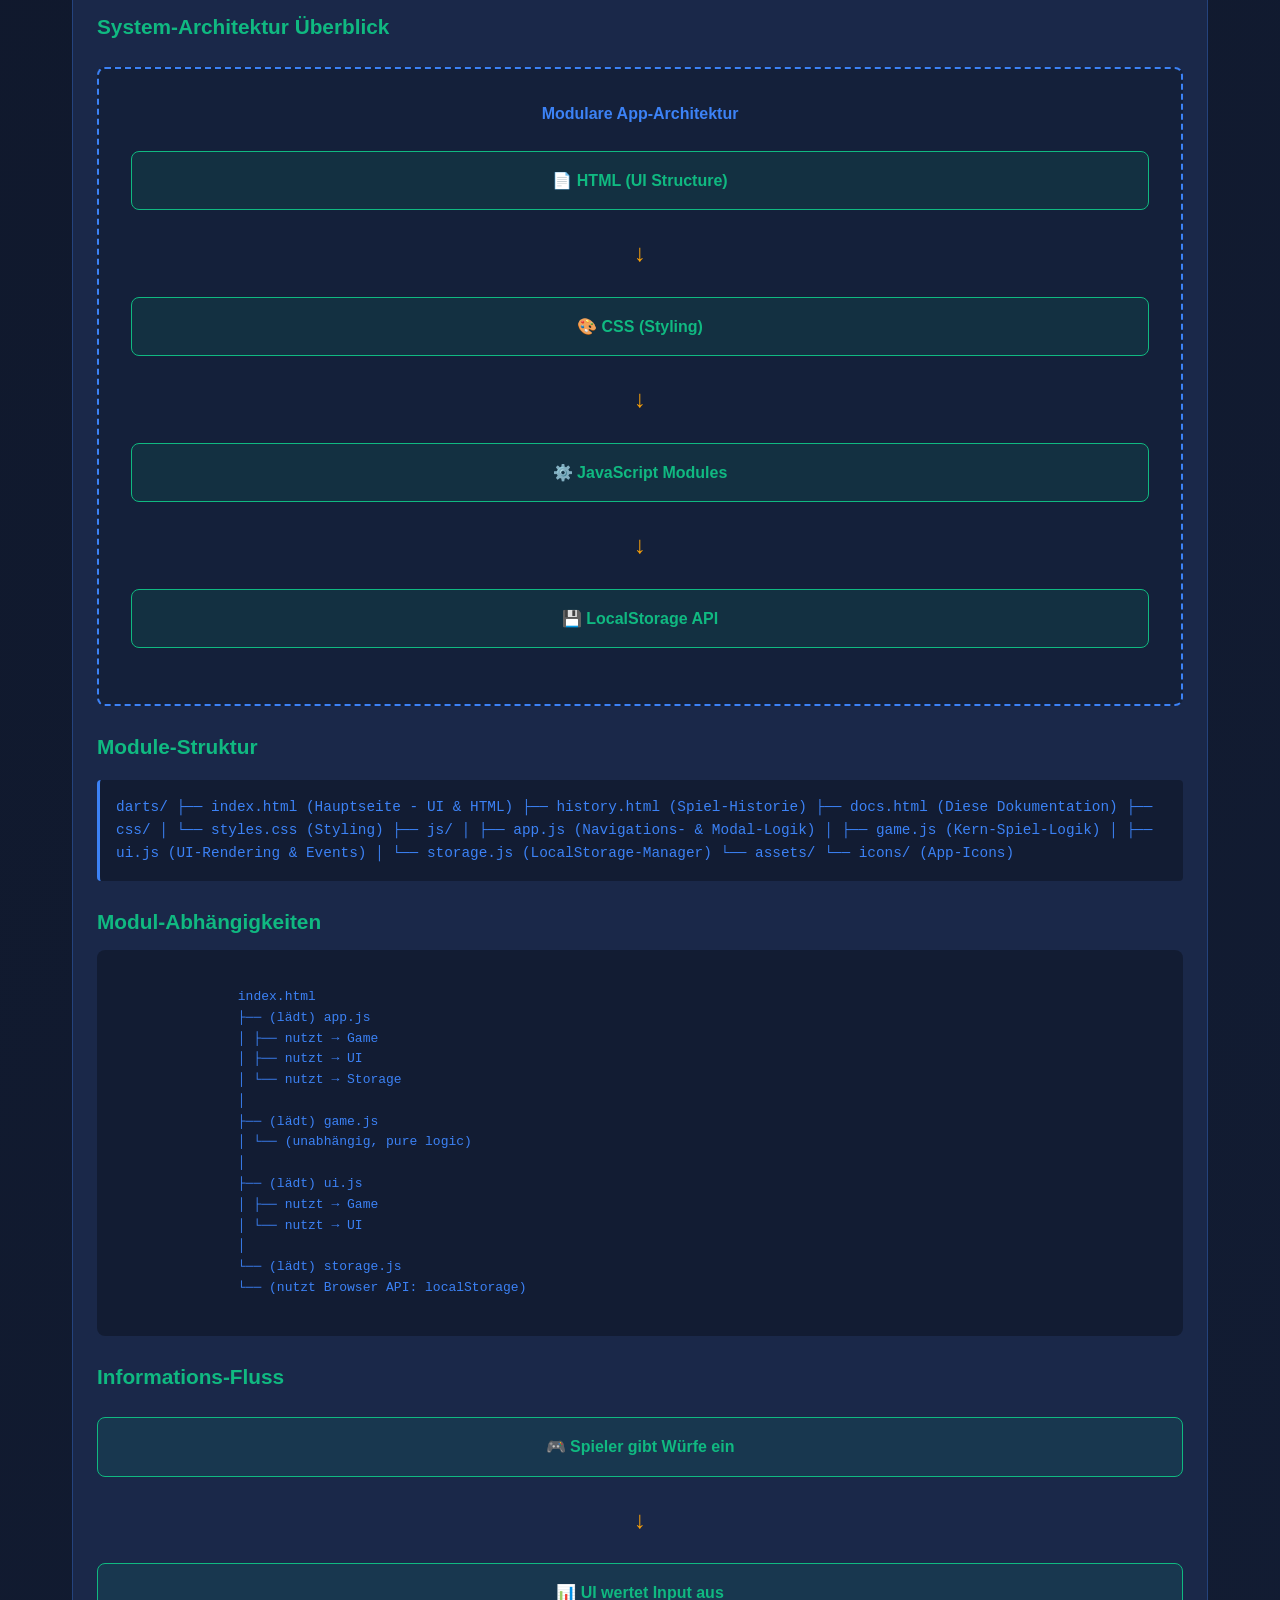
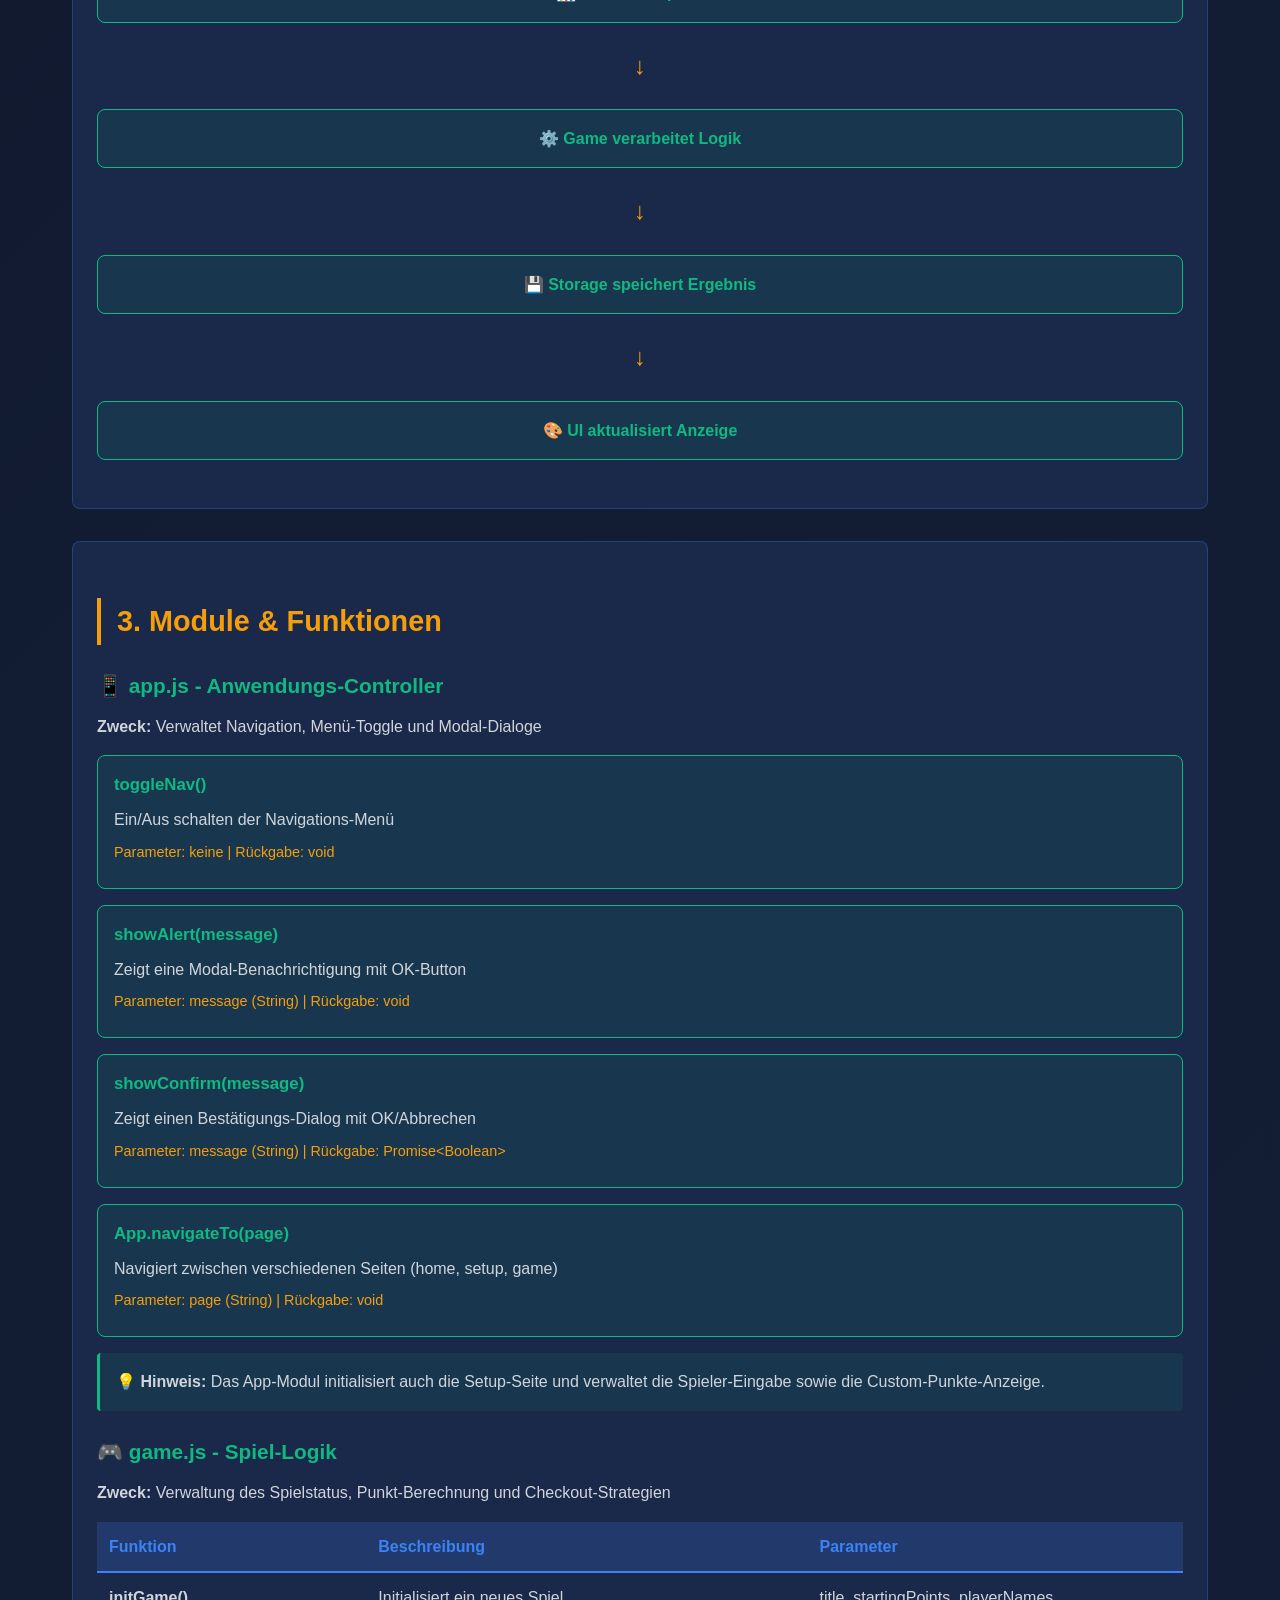
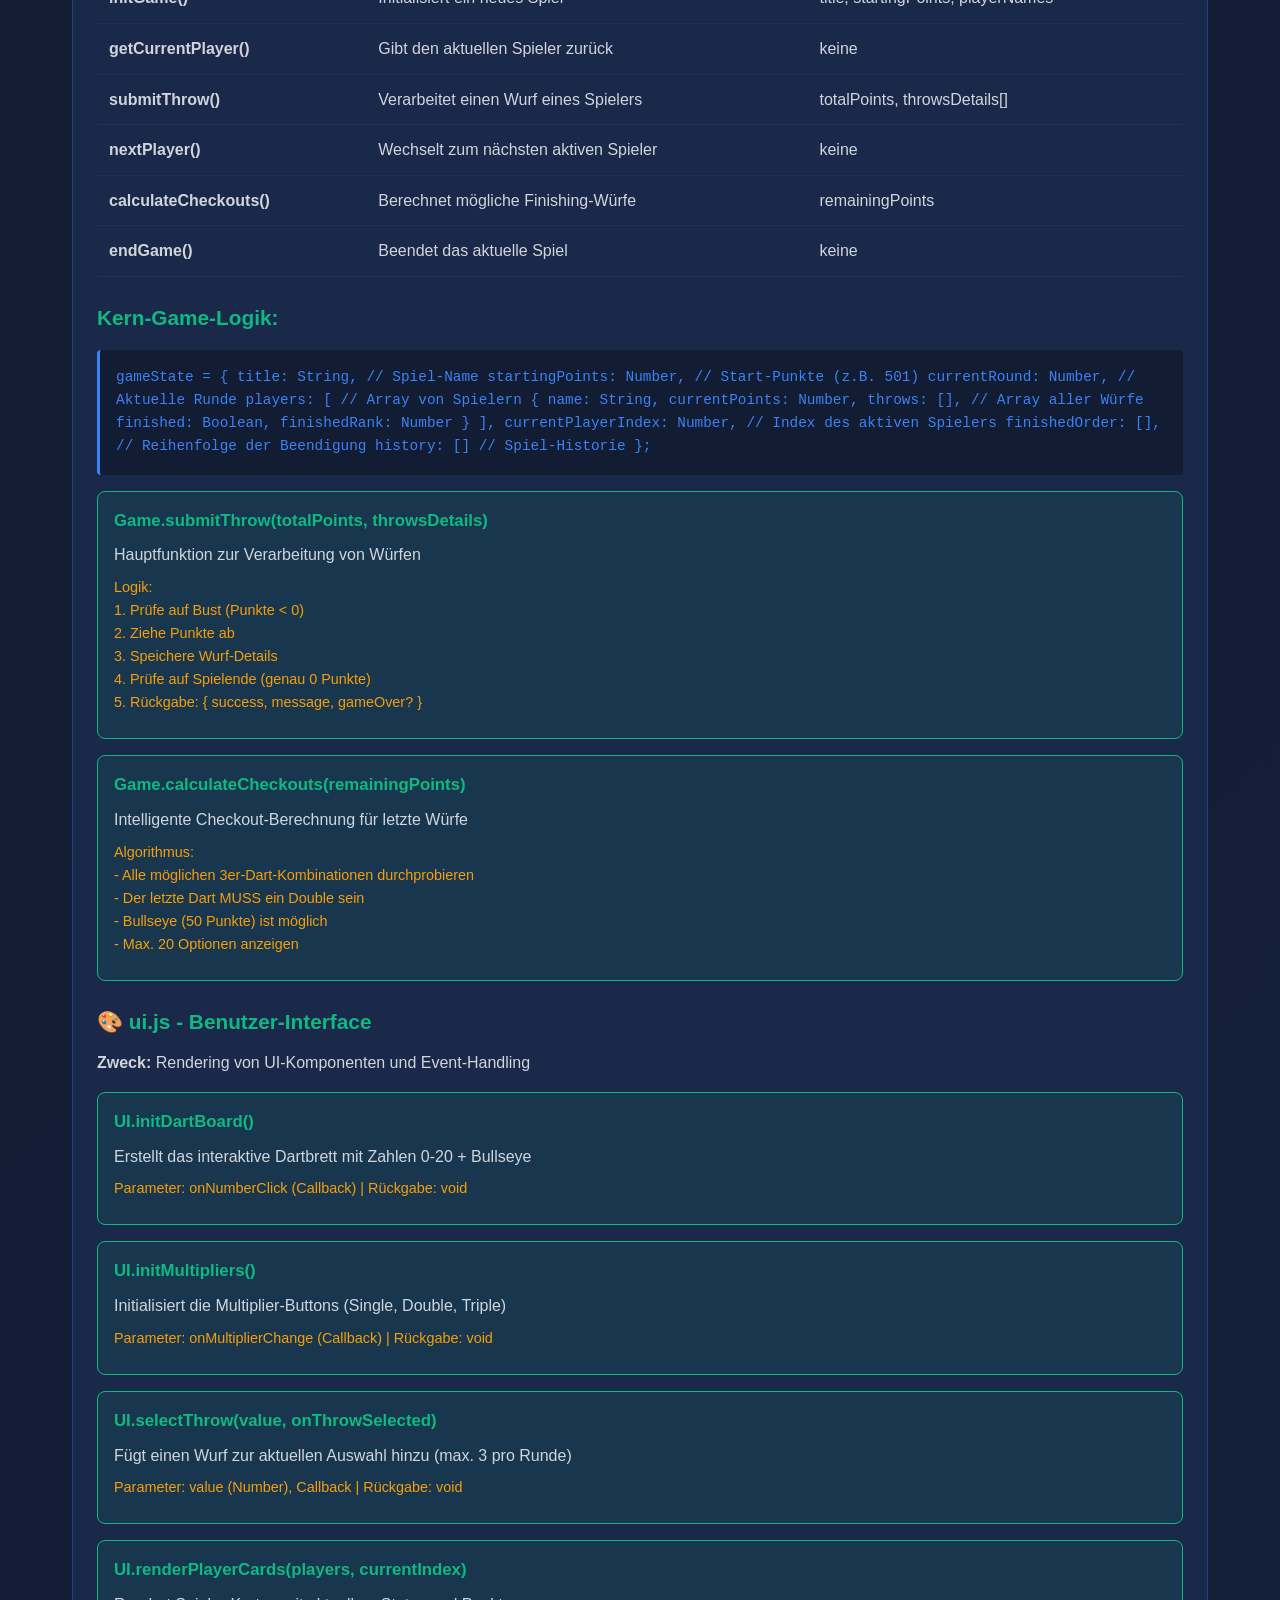
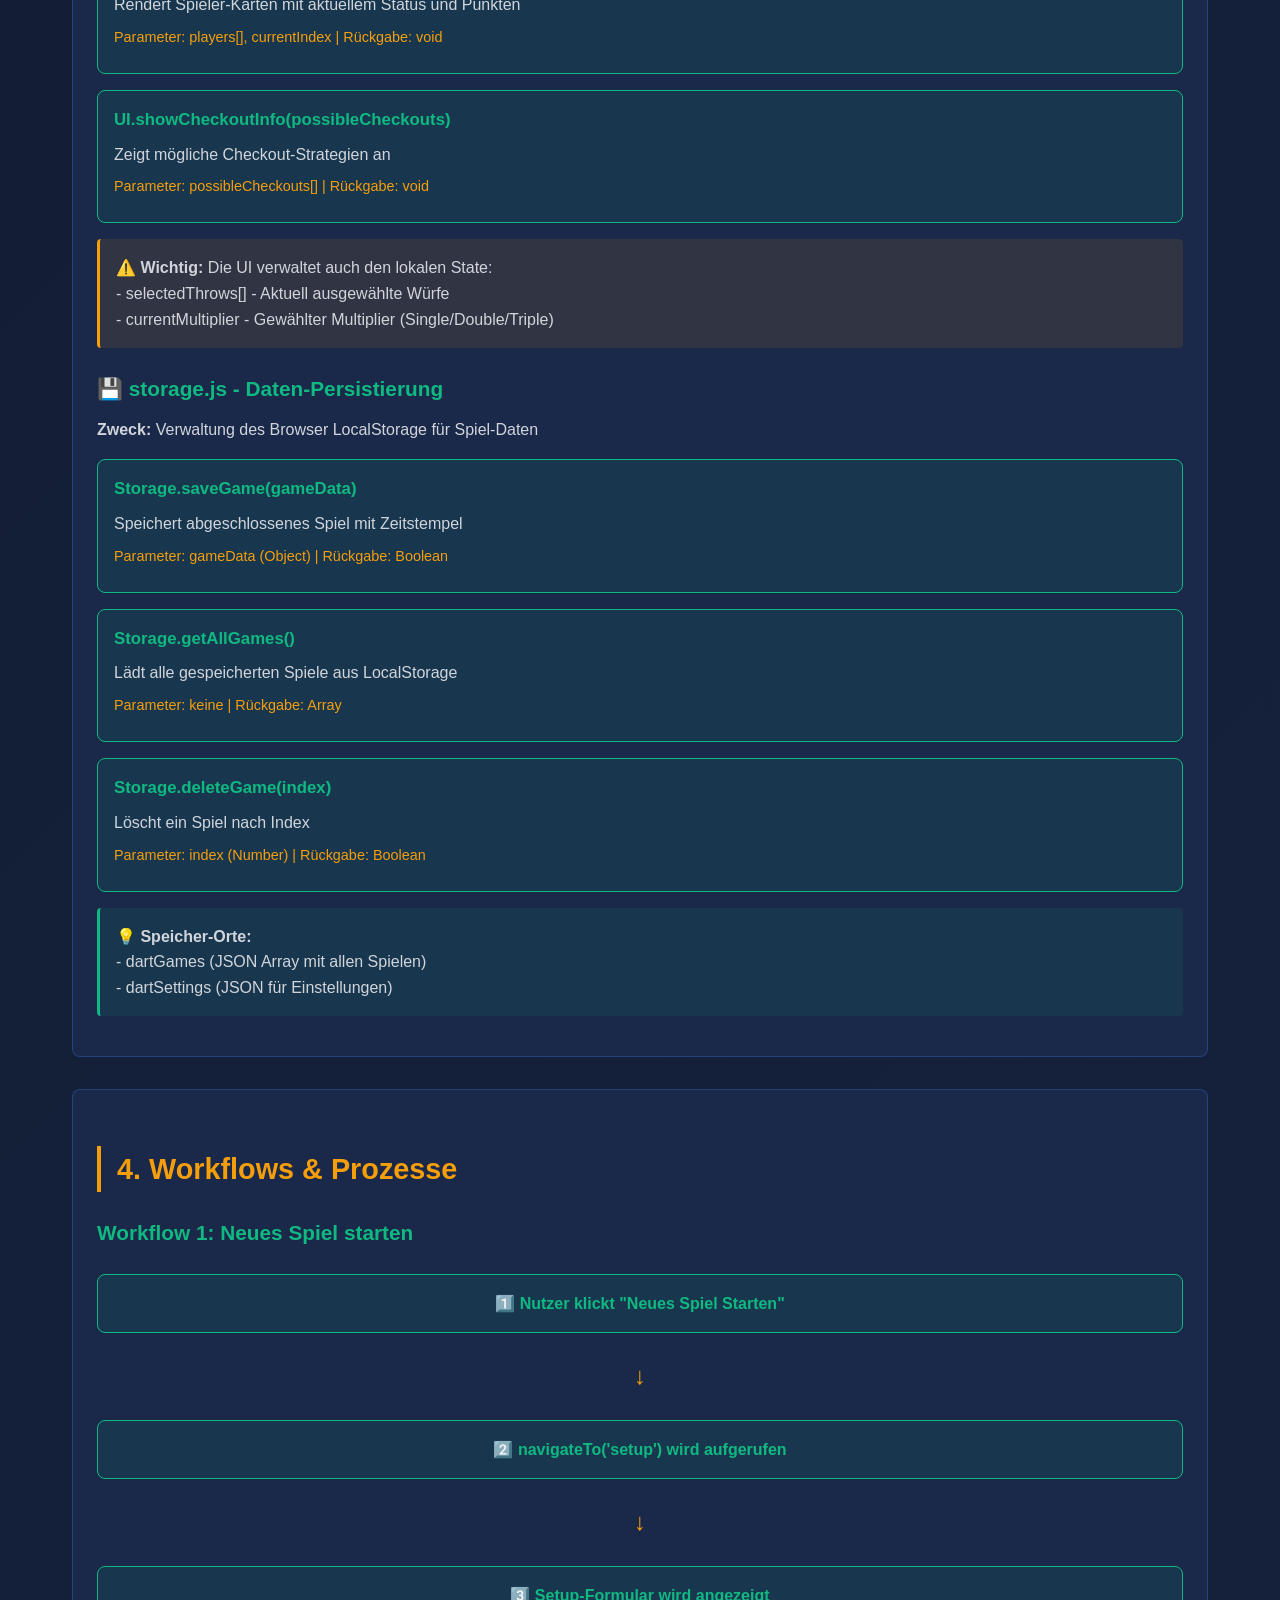
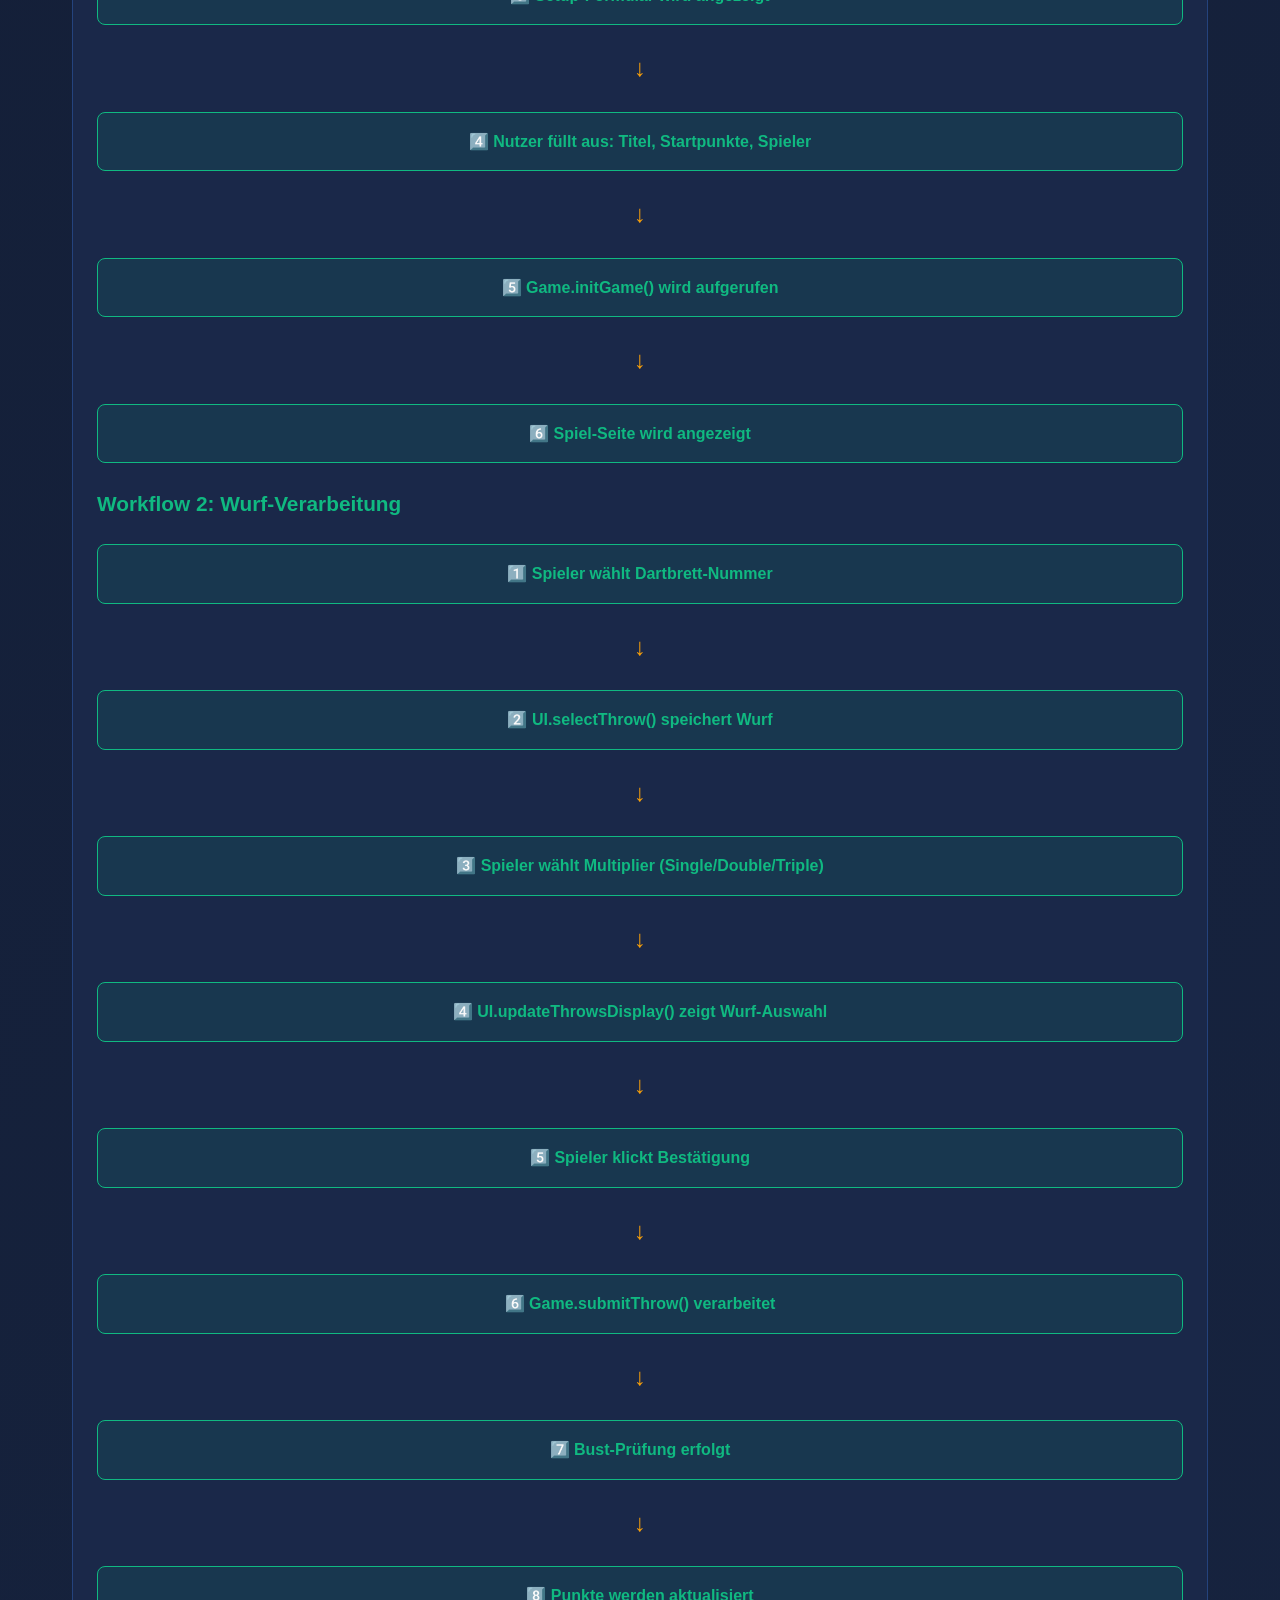
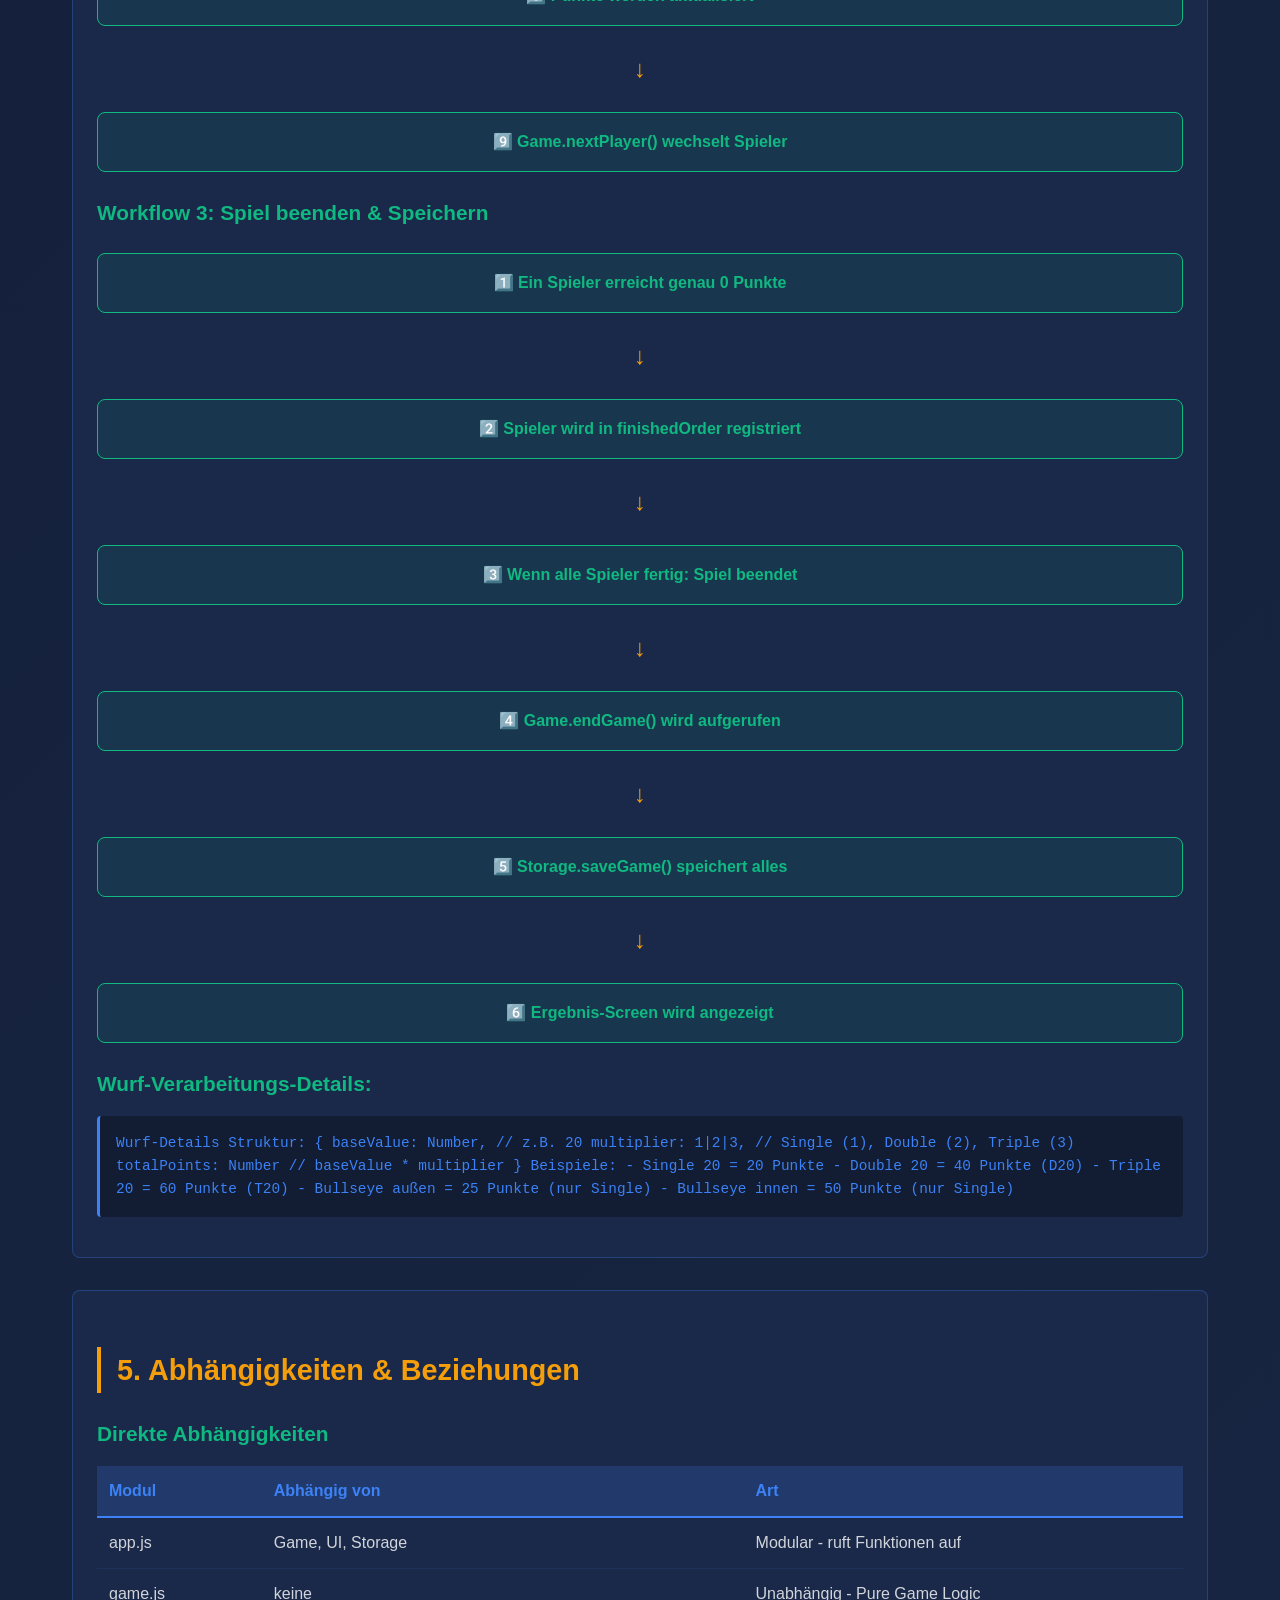
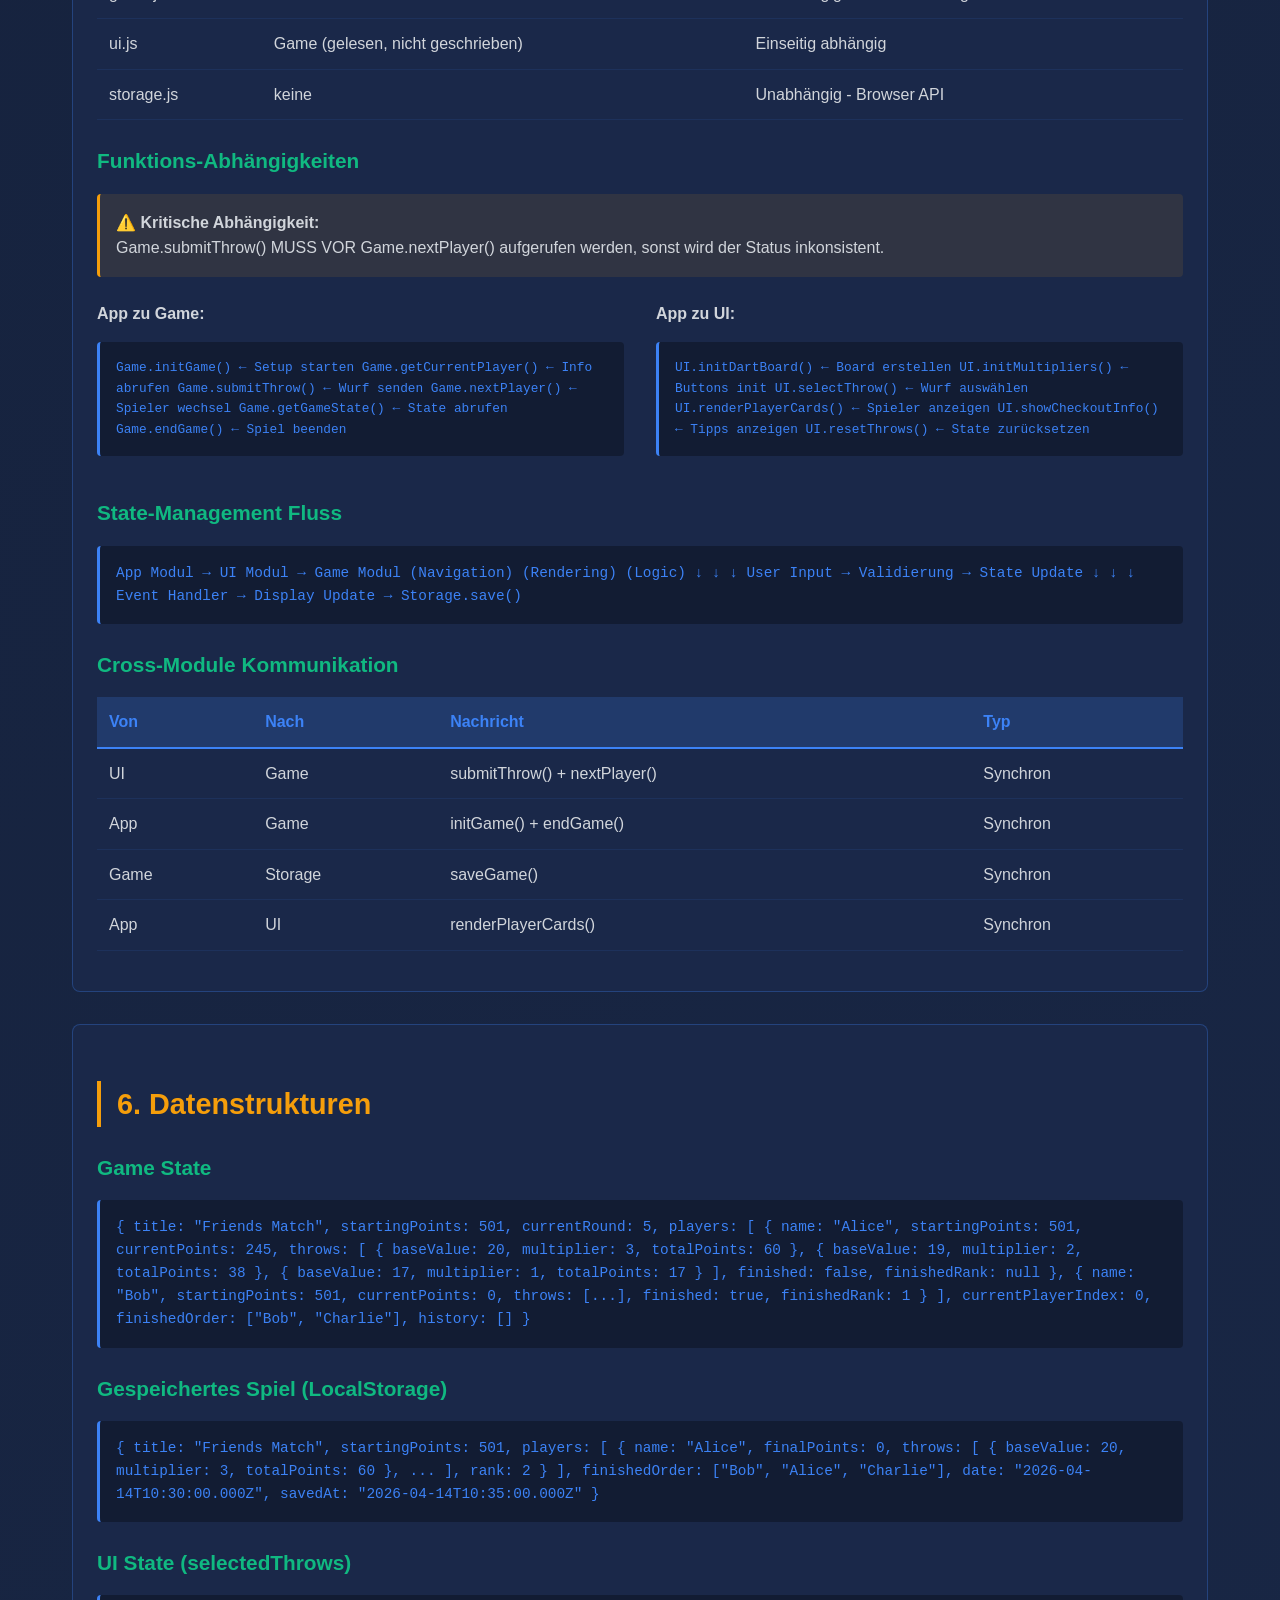
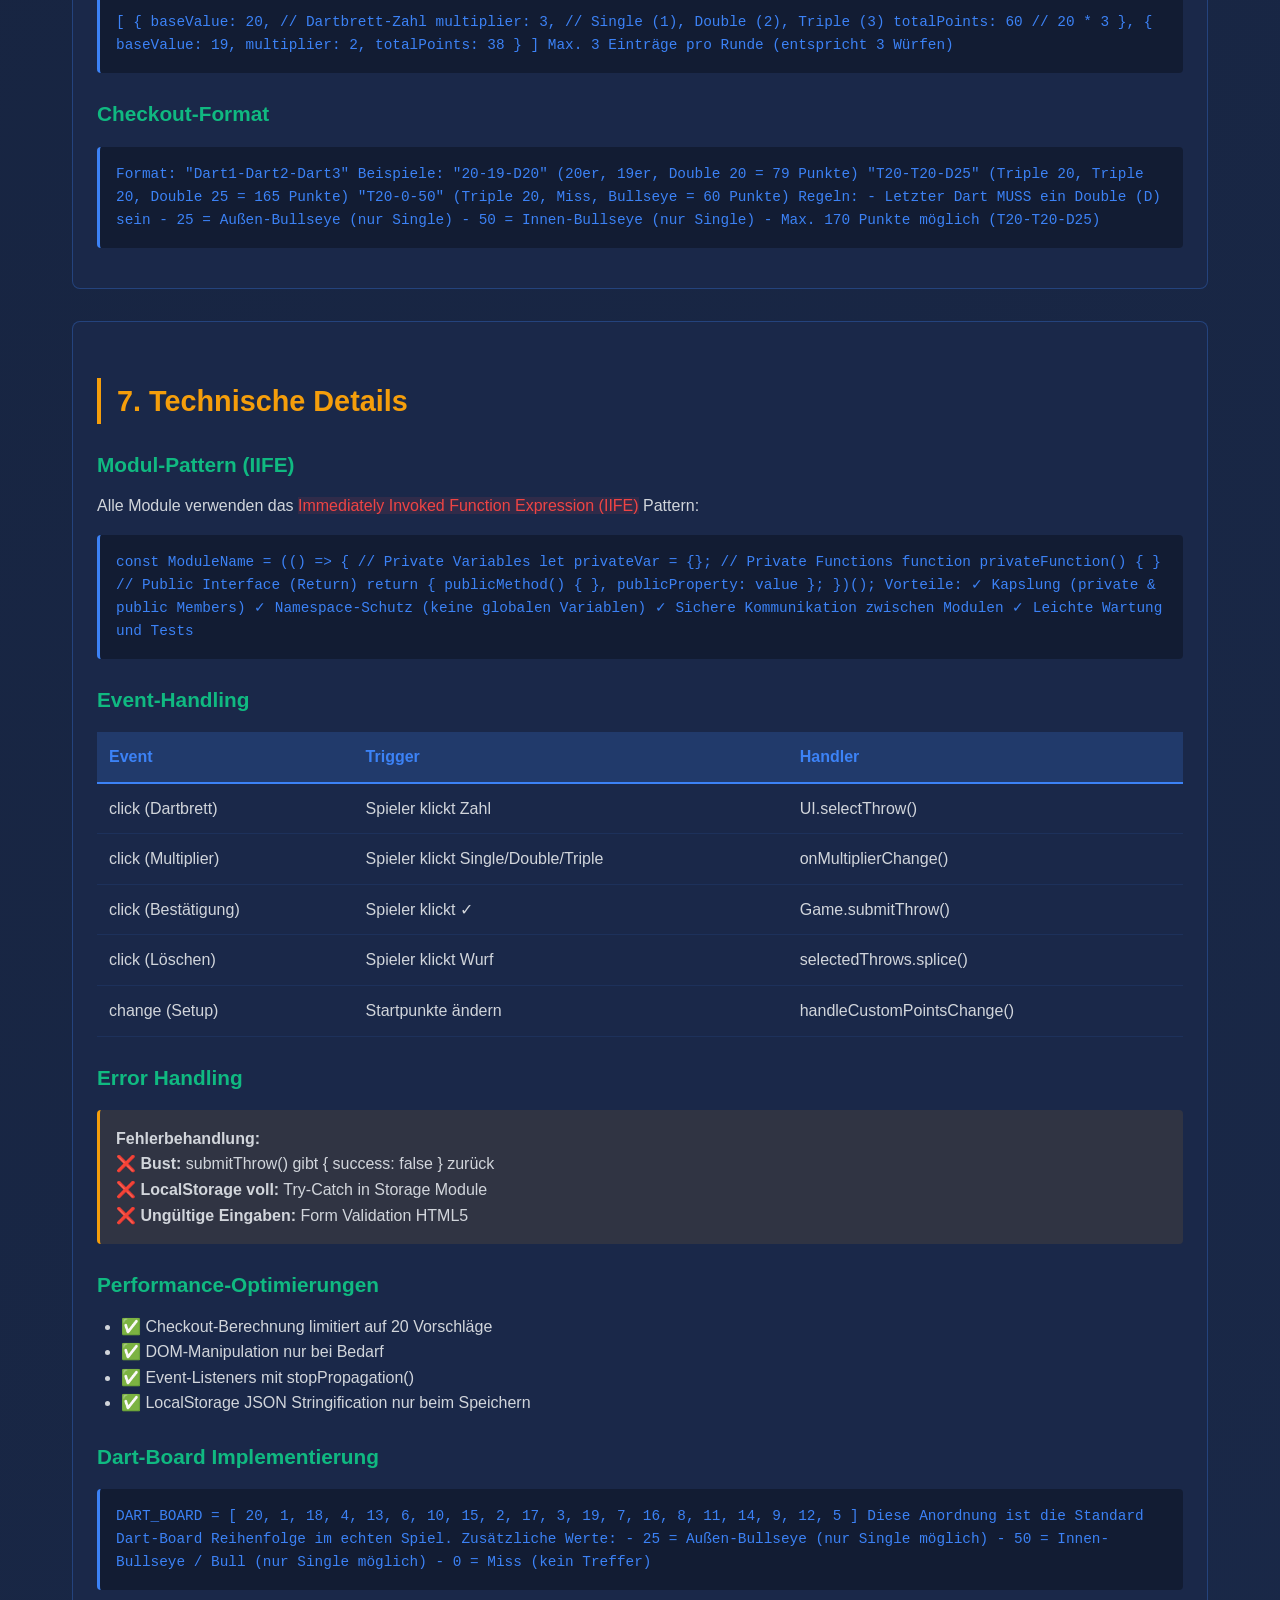
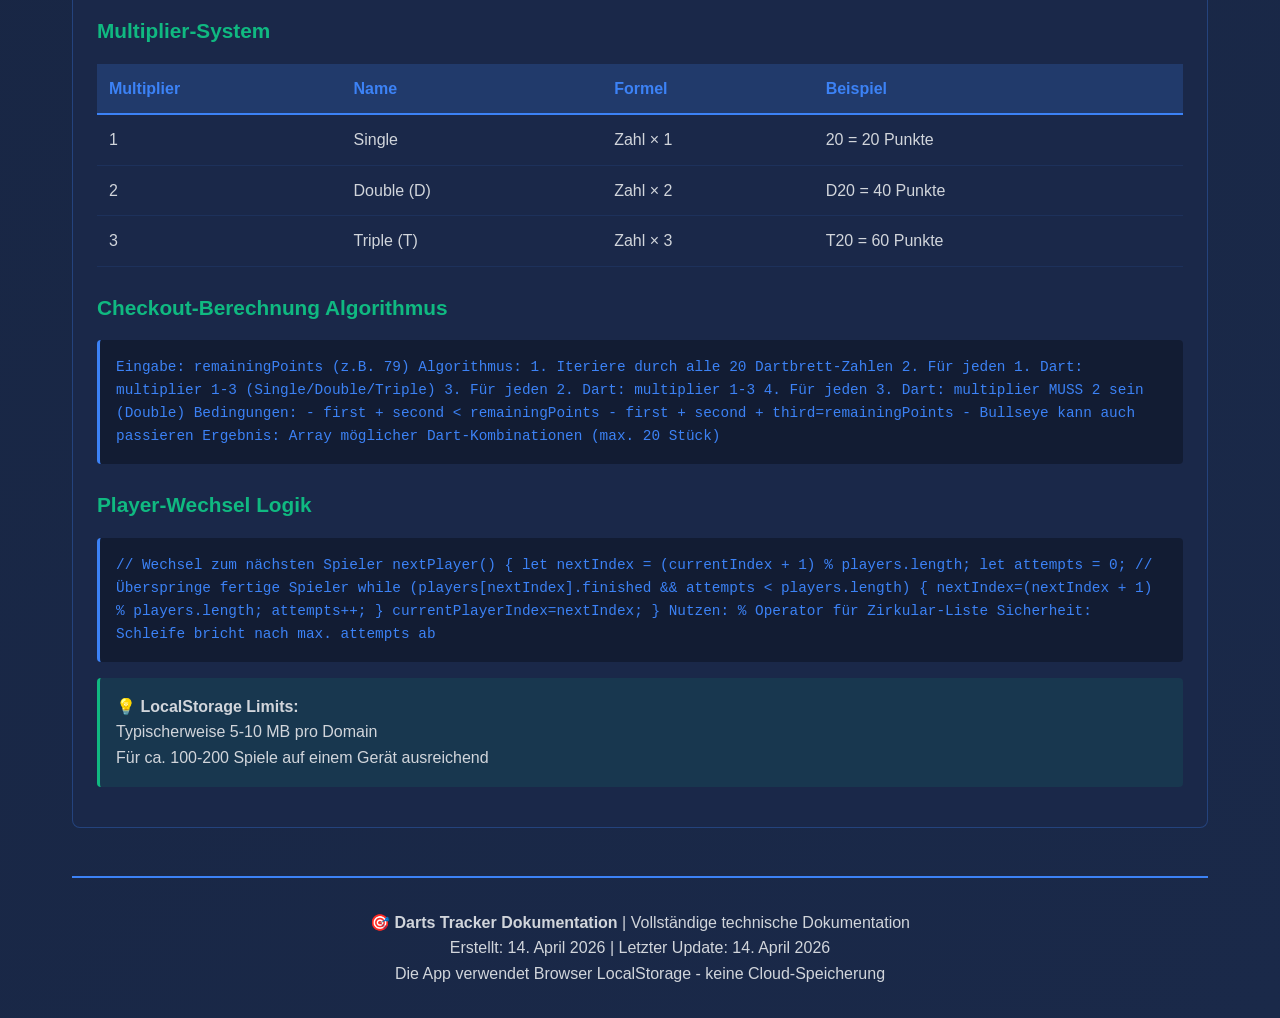
==== commit 657374eb: "updating and bugfixing" ====
--- a/docs.html
+++ b/docs.html
@@ -272,11 +272,22 @@
 
 <body>
     <div class="container">
-        <!-- HEADER -->
+        <!-- Header -->
         <header>
-            <h1>🎯 Darts Tracker - Dokumentation</h1>
-            <p class="subtitle">Vollständige technische Dokumentation der Anwendung</p>
-            <p>Eine Web-App zum Tracking von Dart-Spielen für bis zu 4 Spieler mit lokaler Speicherung</p>
+            <div class="logo"><span class="logo-icon">🎯</span><span class="logo-text">DARTS TRACKER</span></div>
+            <div class="header-menu">
+                <button class="menu-toggle" onclick="toggleNav()">☰</button>
+                <nav class="header-nav hidden" id="headerNavigation">
+                    <div class="header-nav-inner">
+                        <div class="closebutton-nav" onclick="toggleNav()">✕</div>
+                        <div class="nav-items">
+                            <button class="nav-item" onclick="navigateTo('home')">Home</button>
+                            <a href="imprint.html" class="nav-item nav-text">Impressum</a>
+                            <a href="privacy.html" class="nav-item nav-text">Datenschutz</a>
+                        </div>
+                    </div>
+                </nav>
+            </div>
         </header>
 
         <!-- TABLE OF CONTENTS -->
@@ -1069,6 +1080,7 @@
         </footer>
 
     </div>
+    <script src="js/app.js"></script>
 </body>
 
 </html>
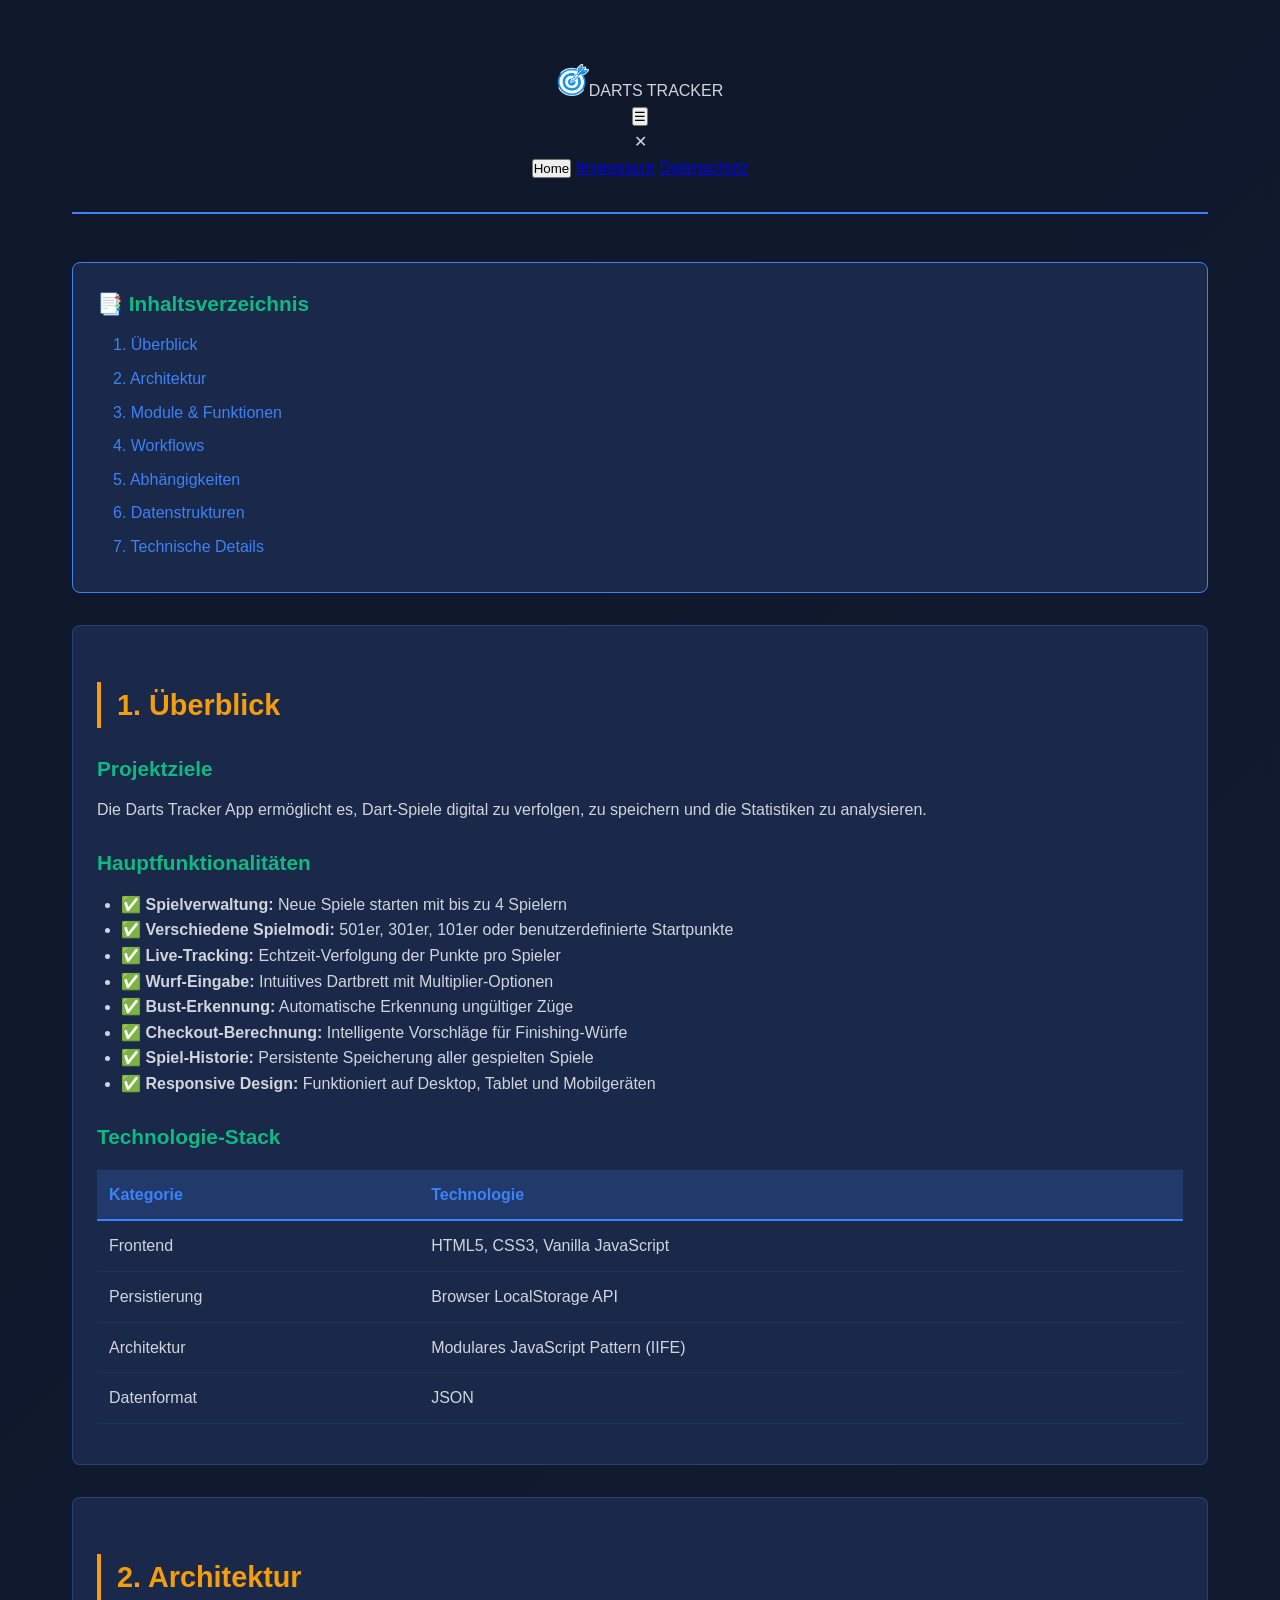
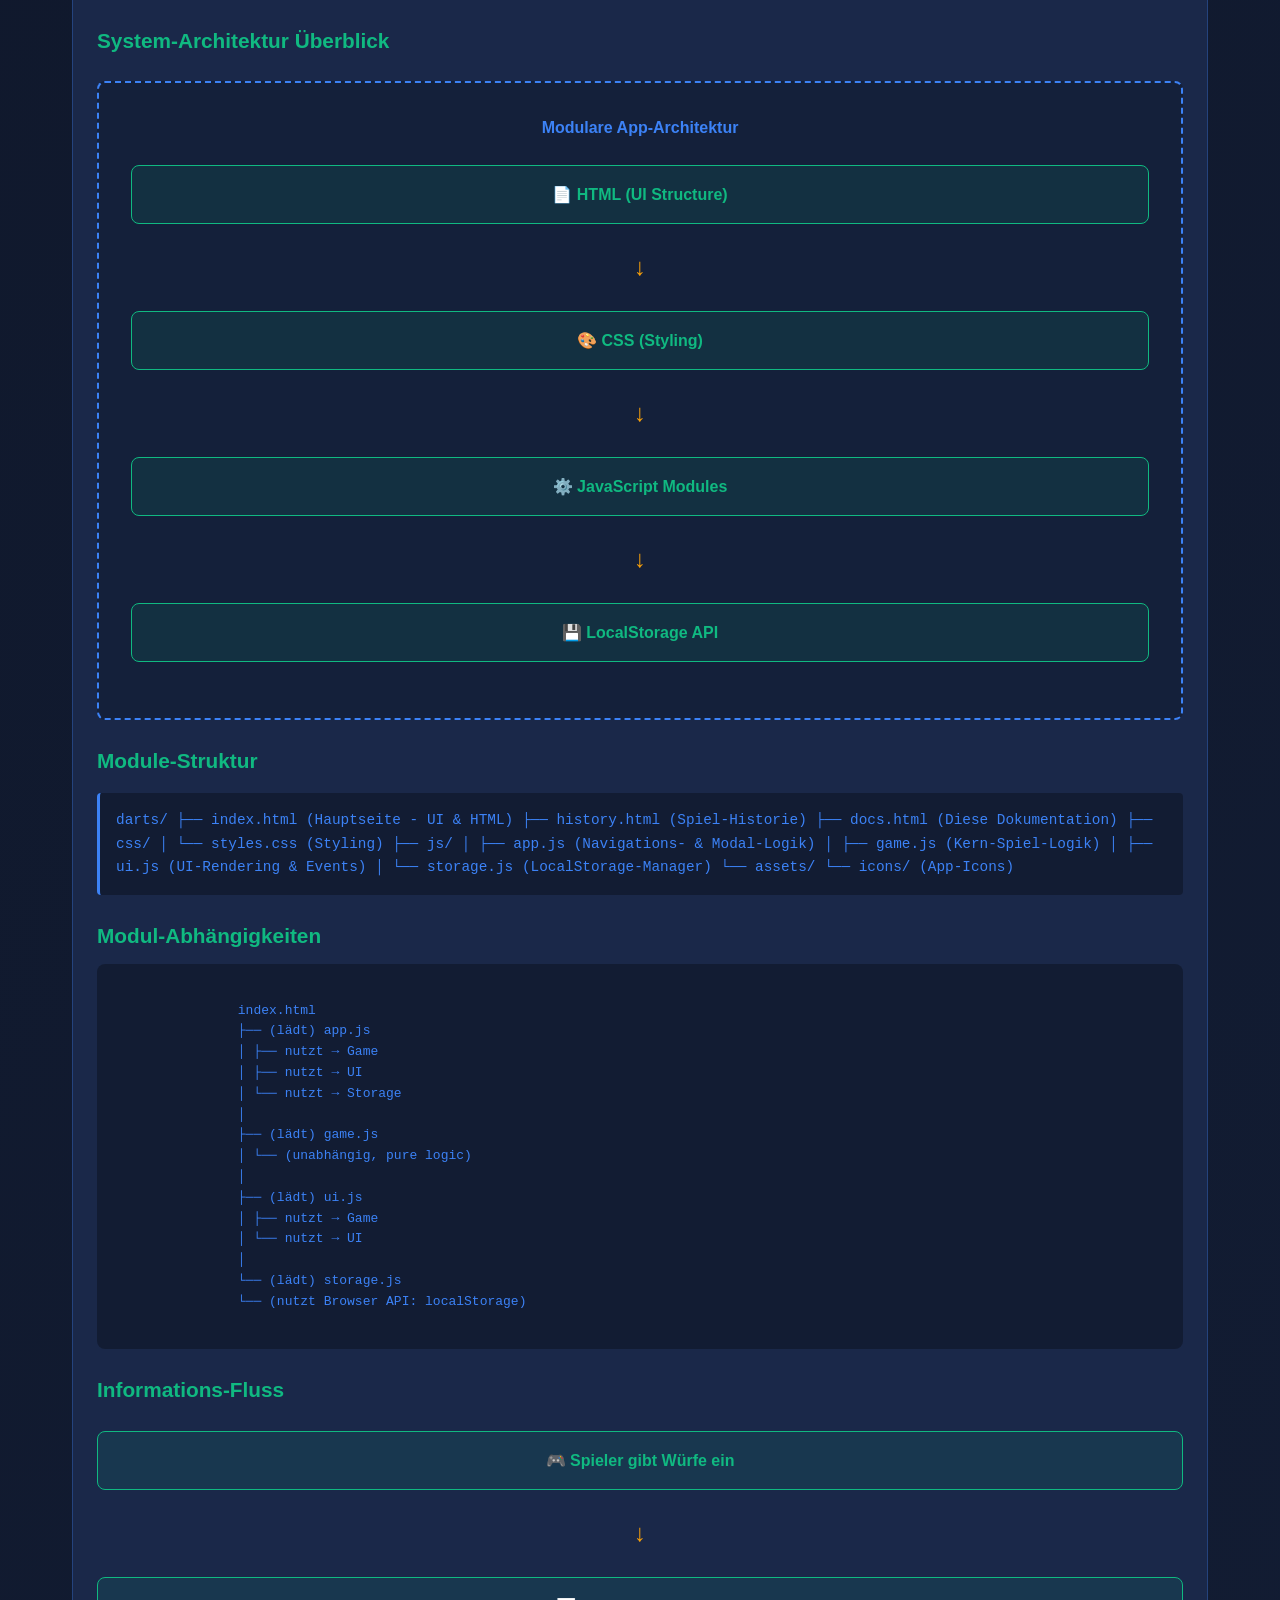
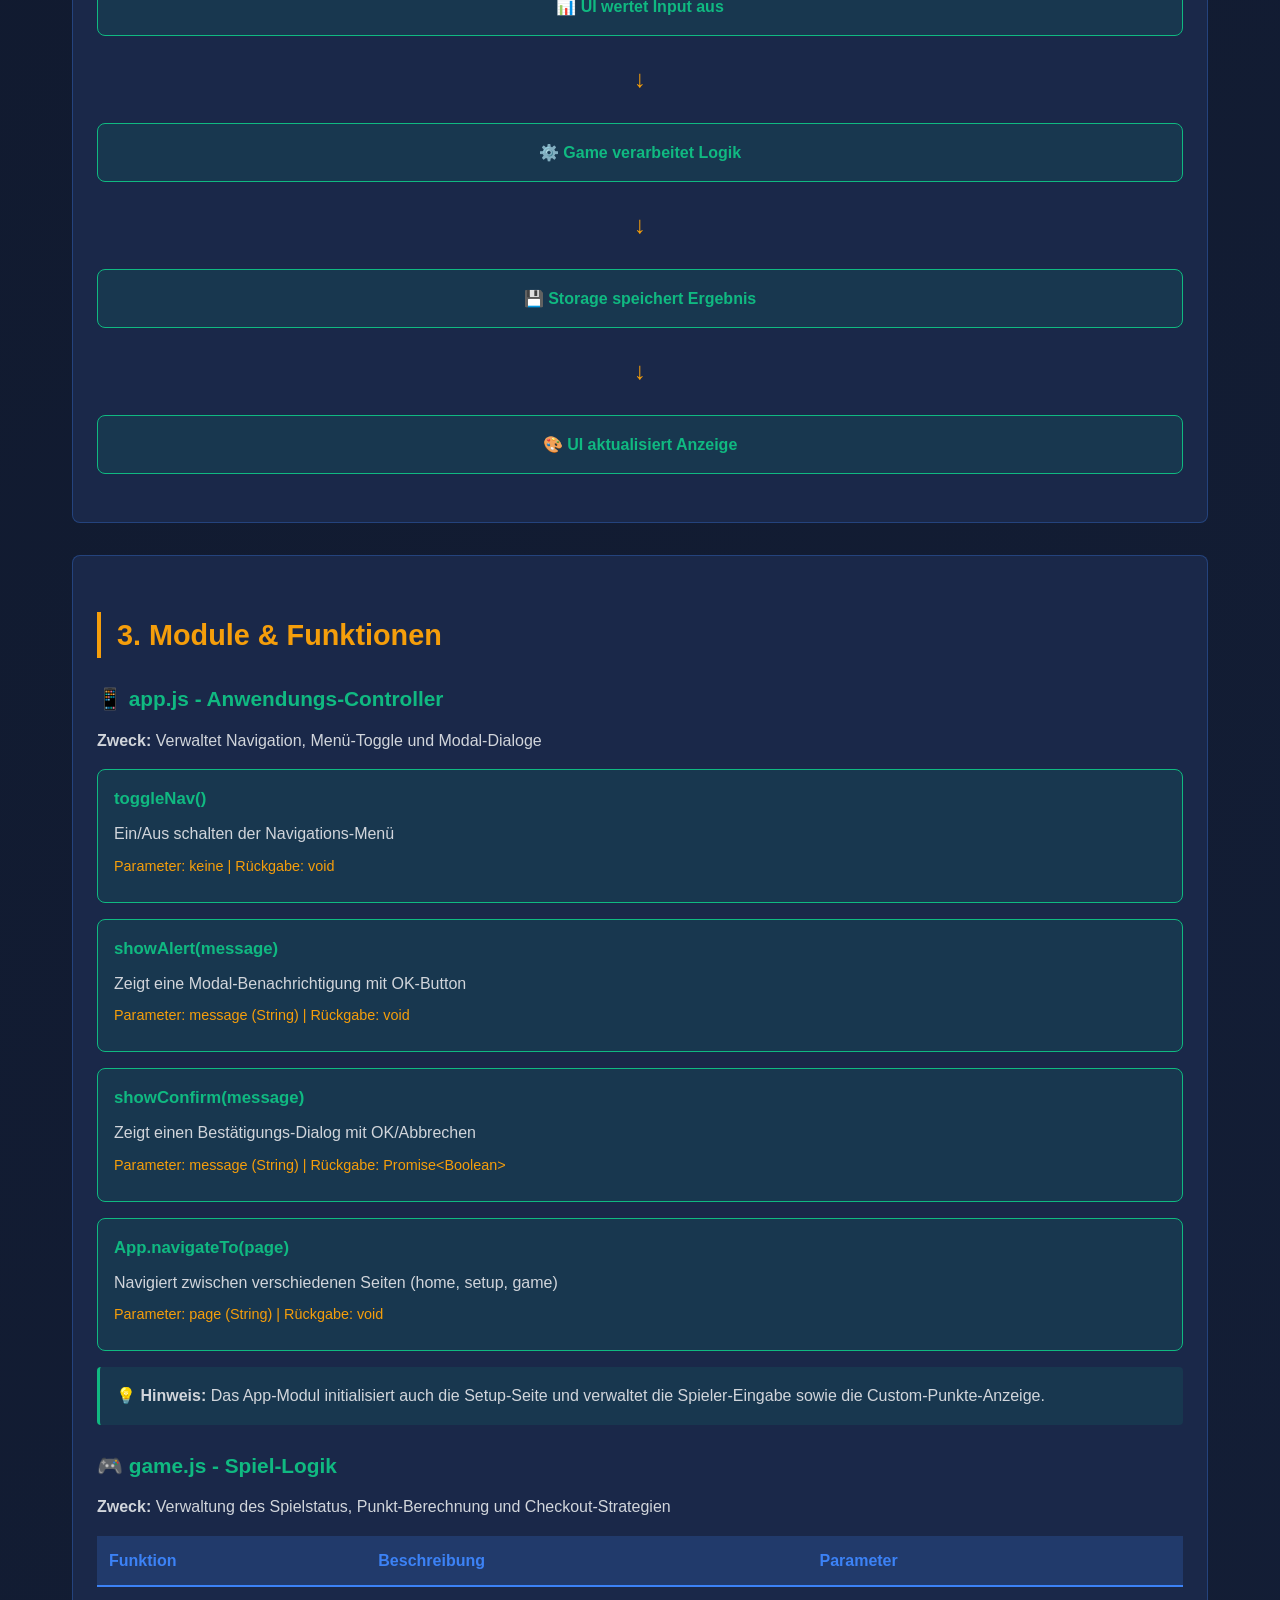
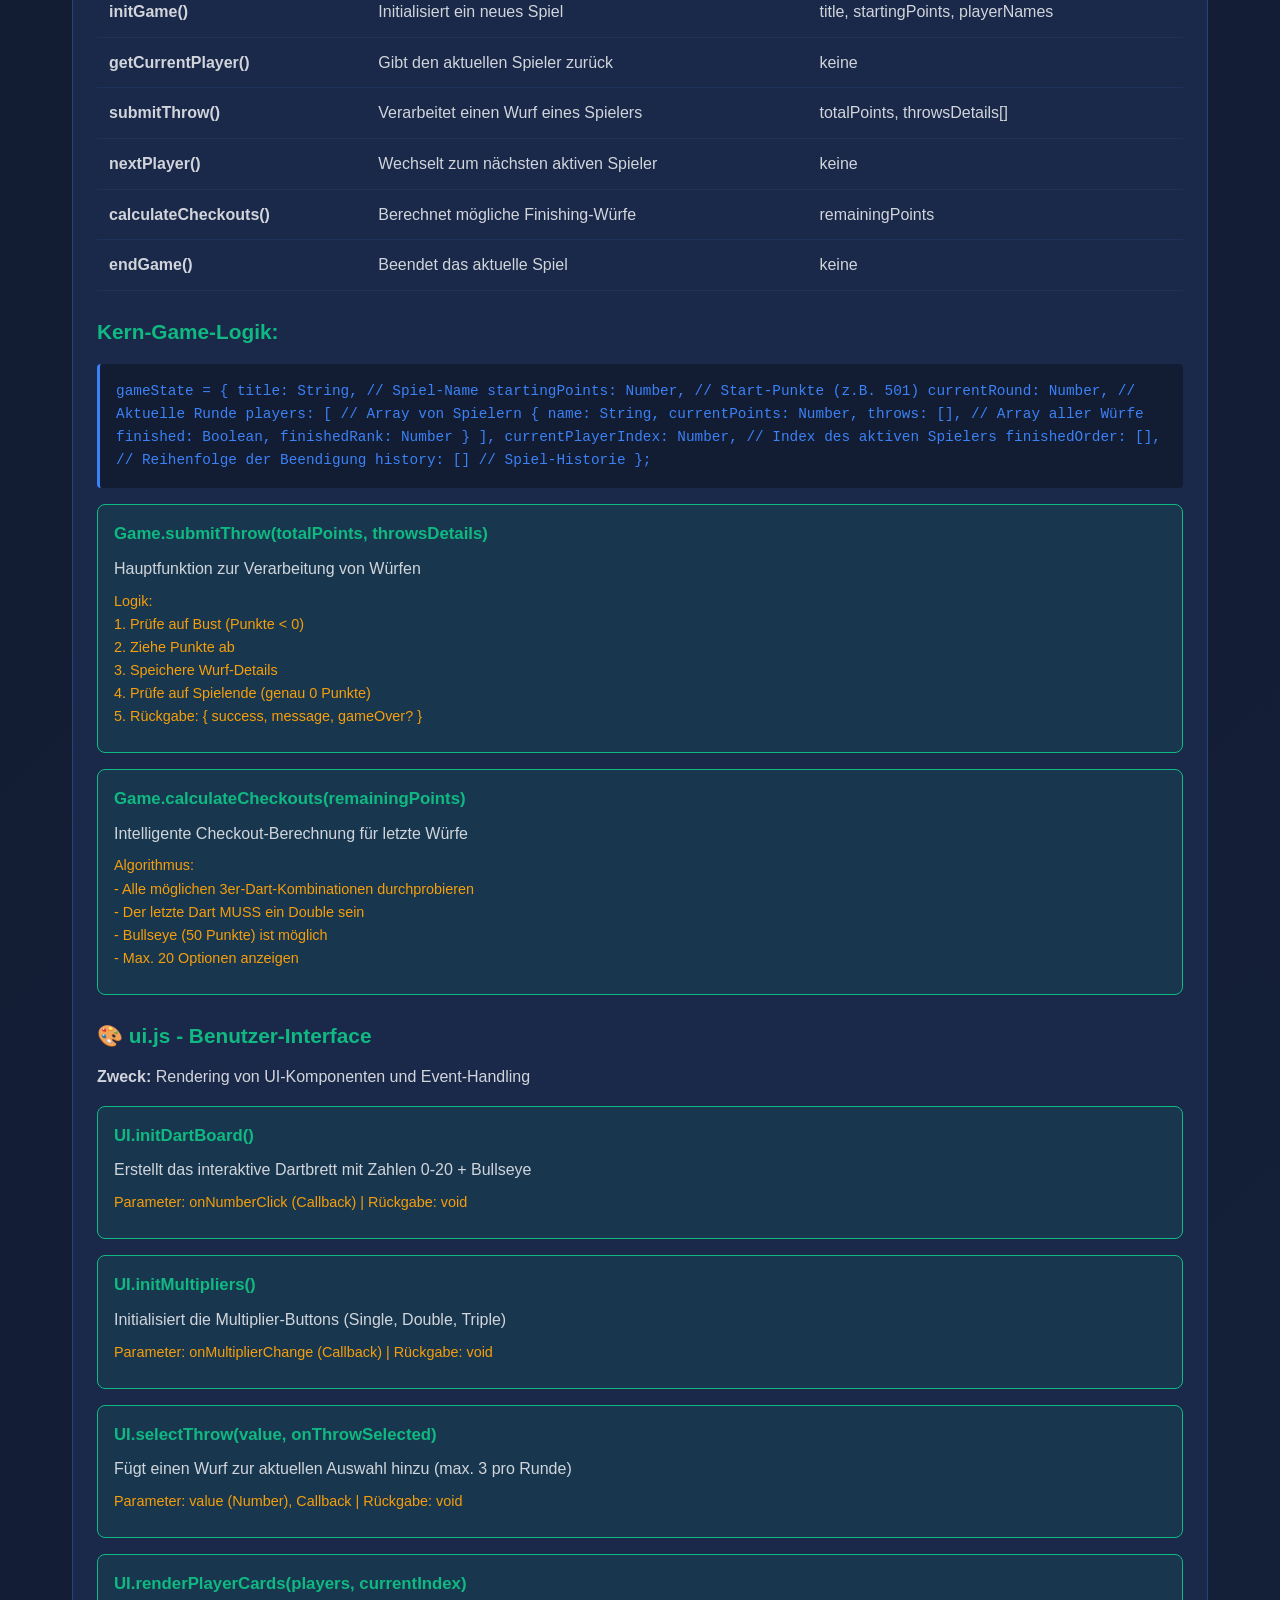
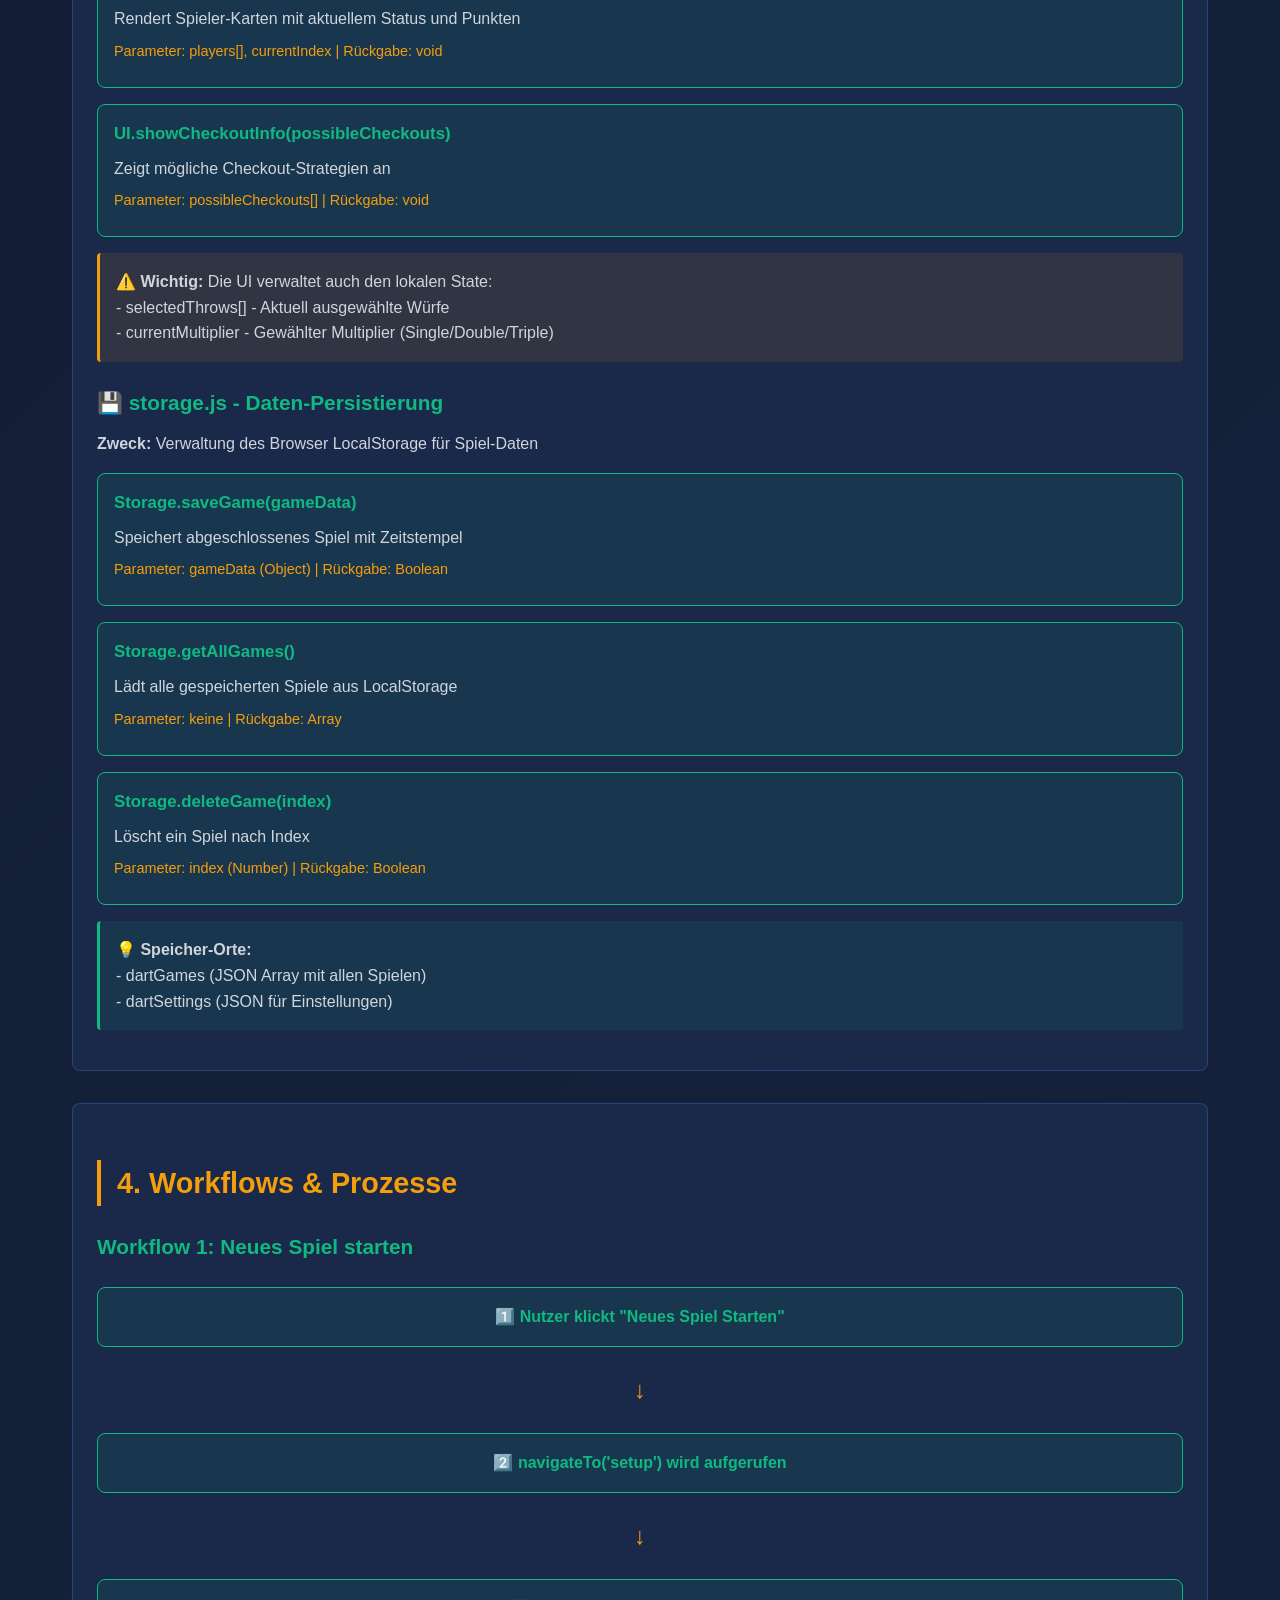
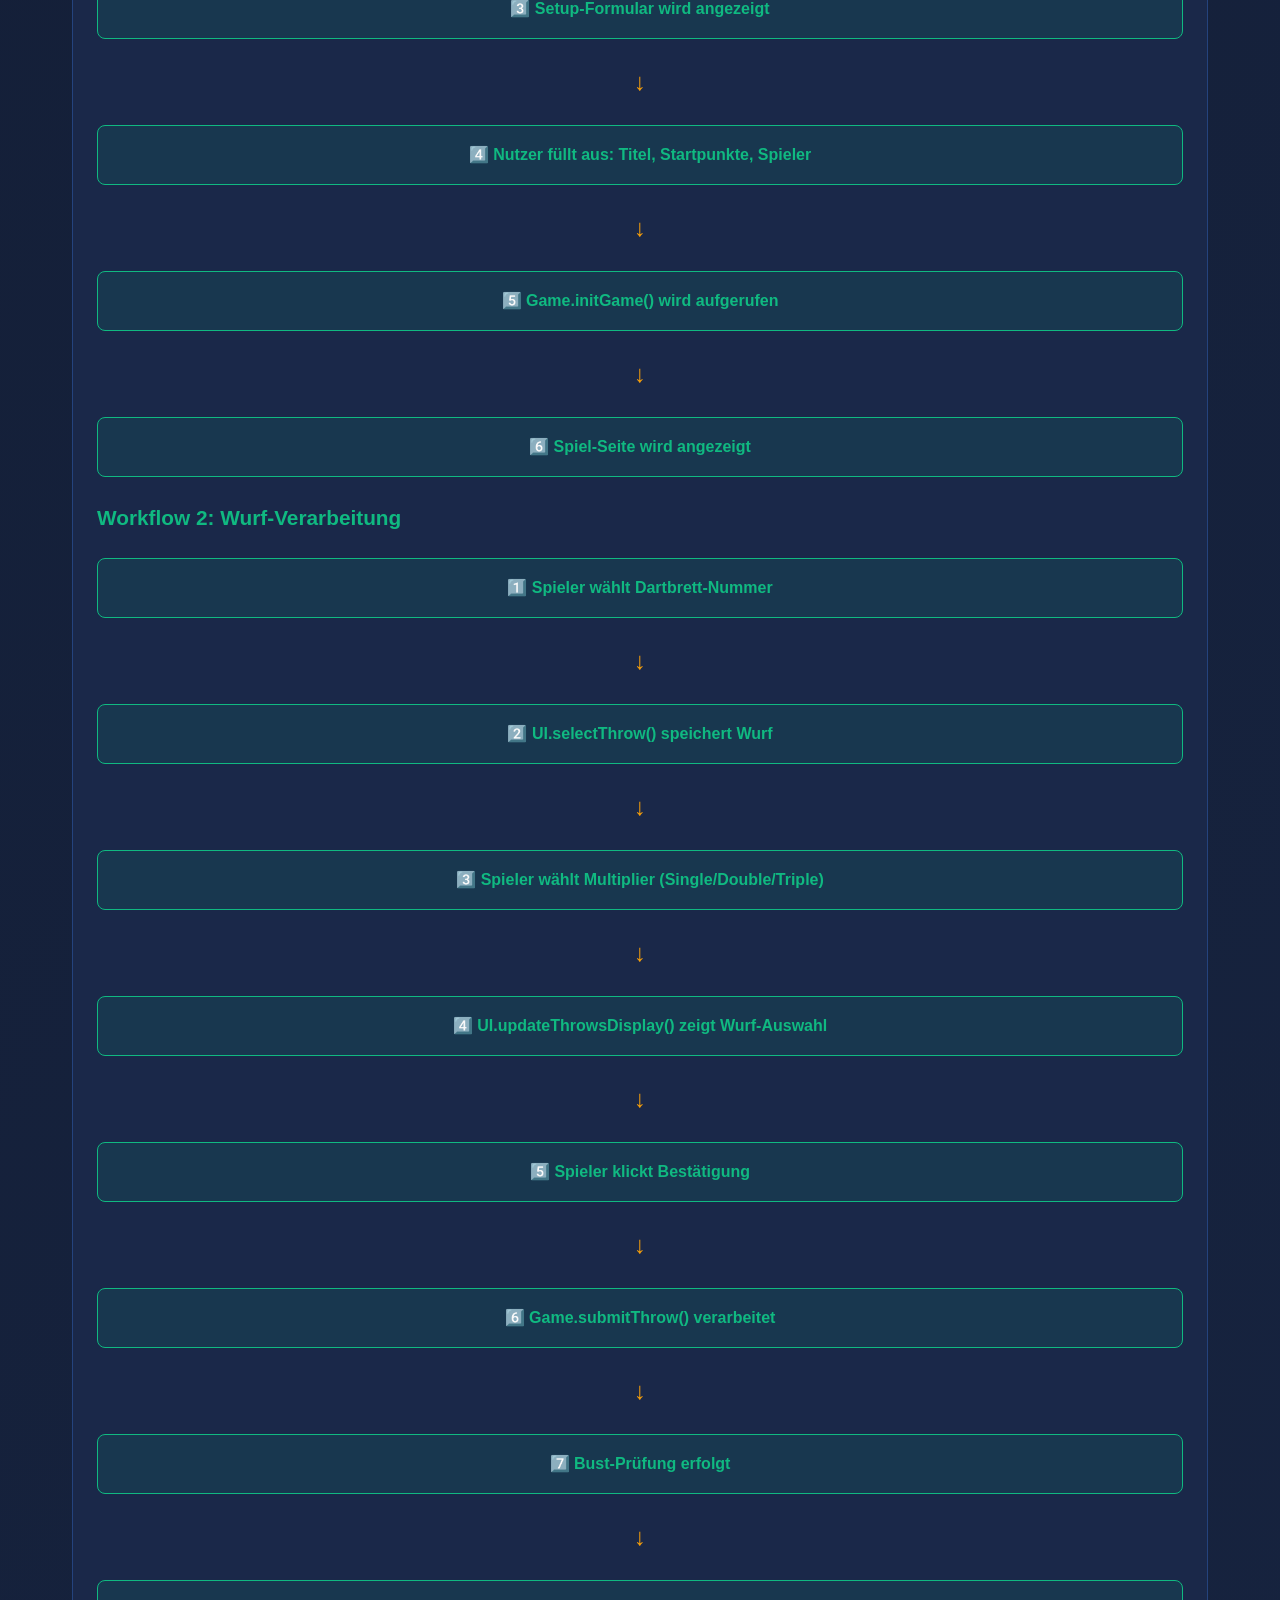
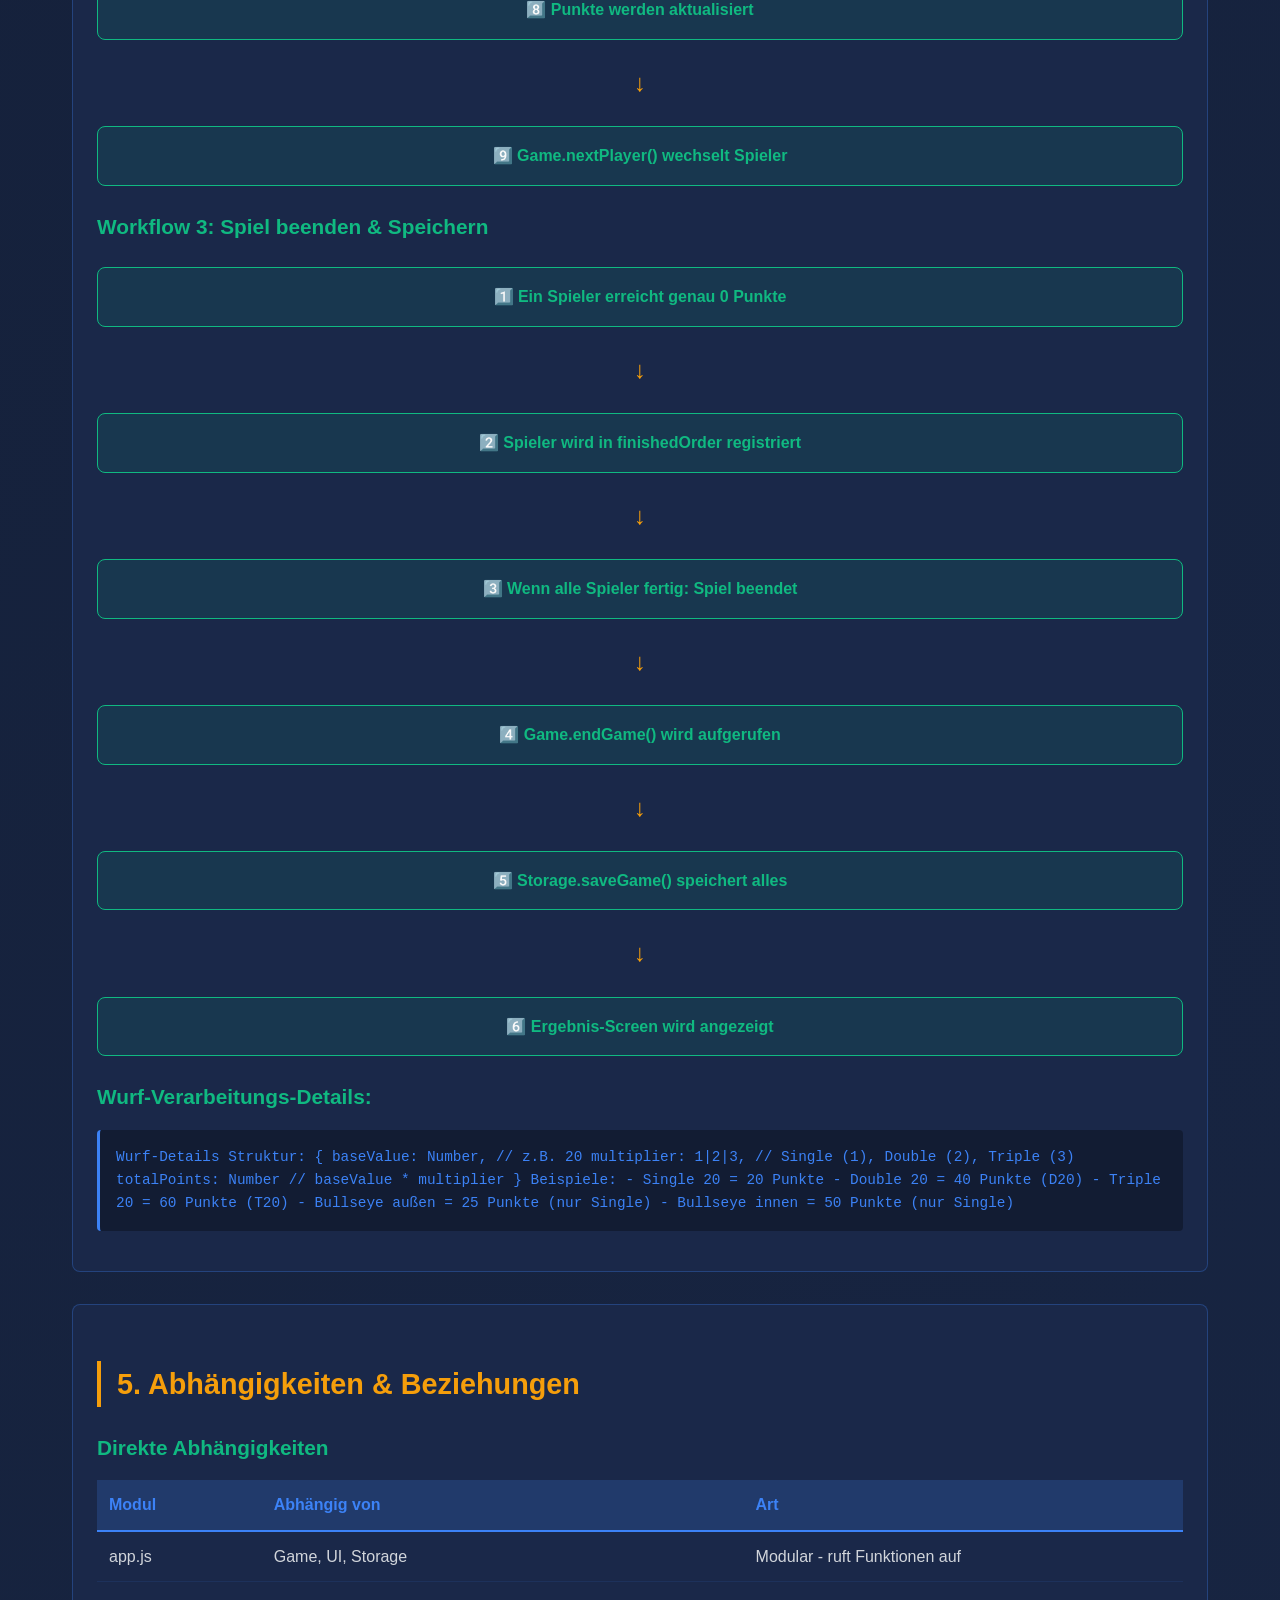
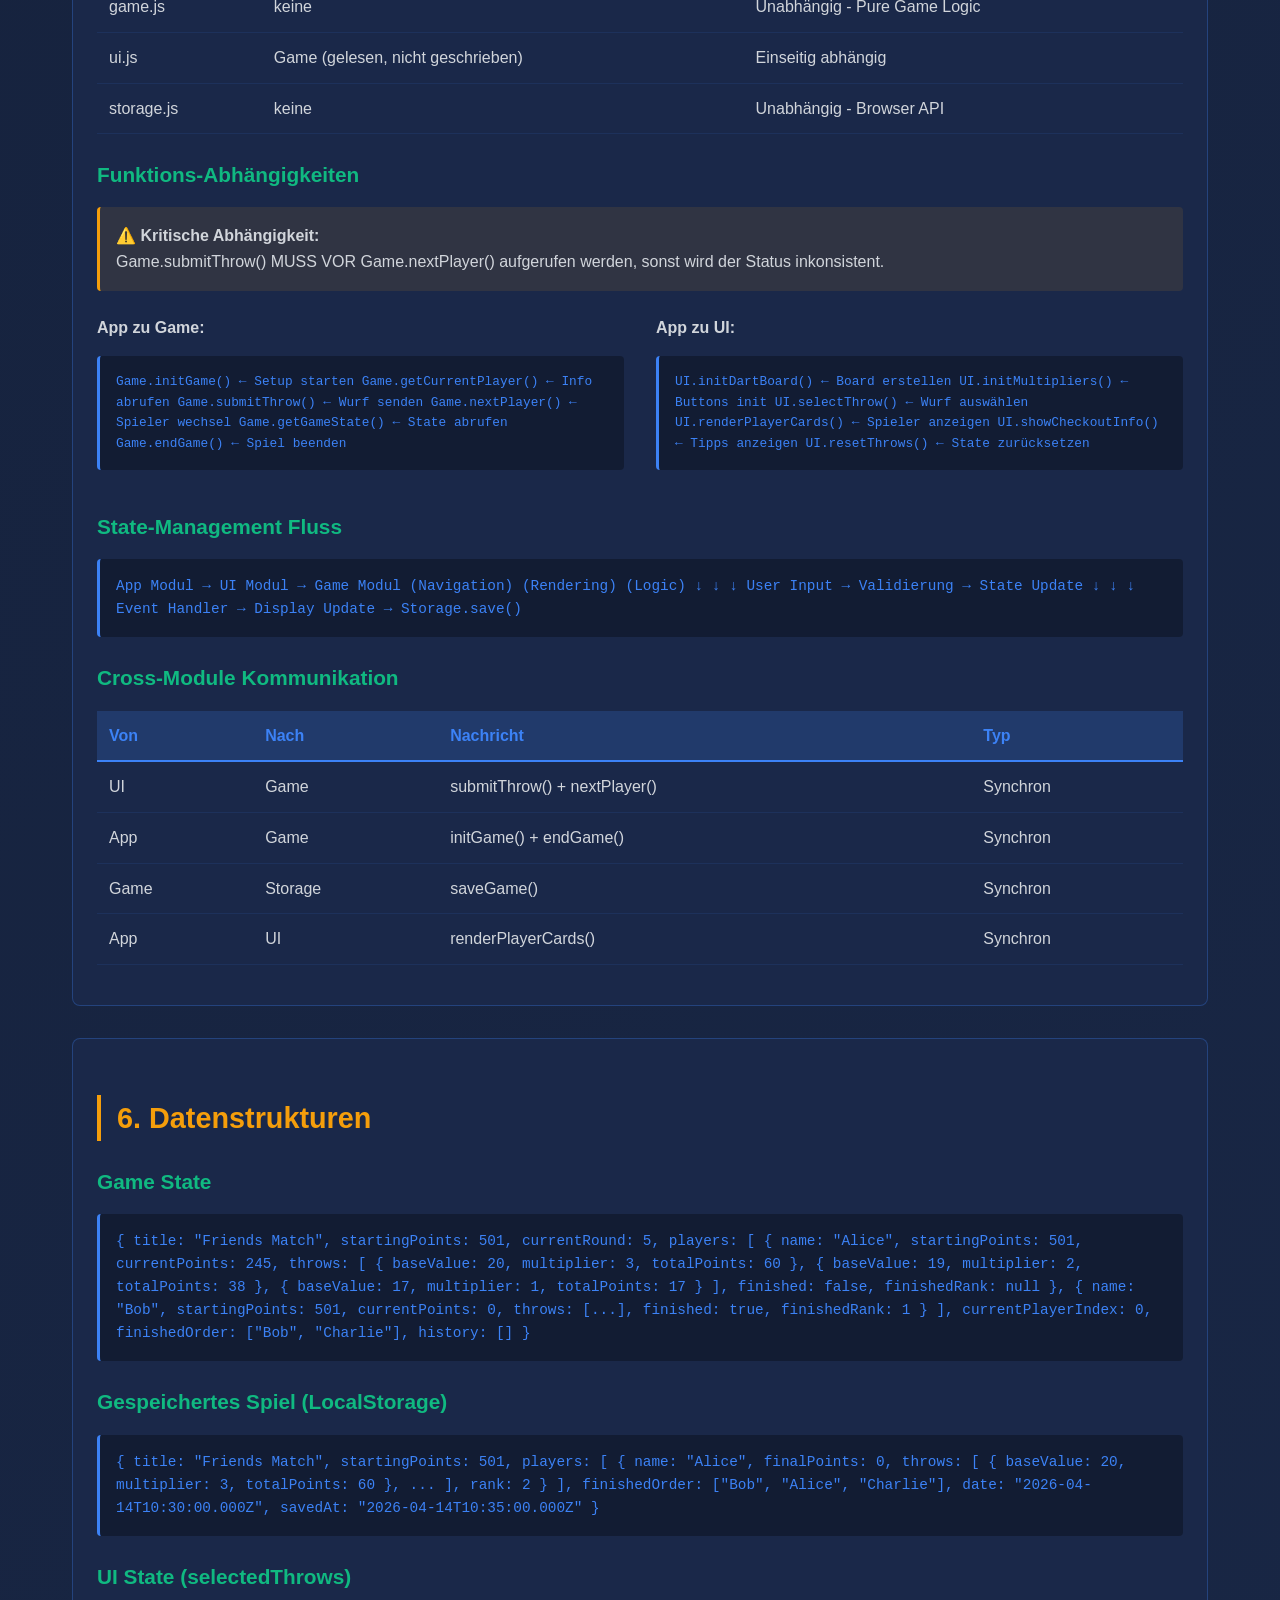
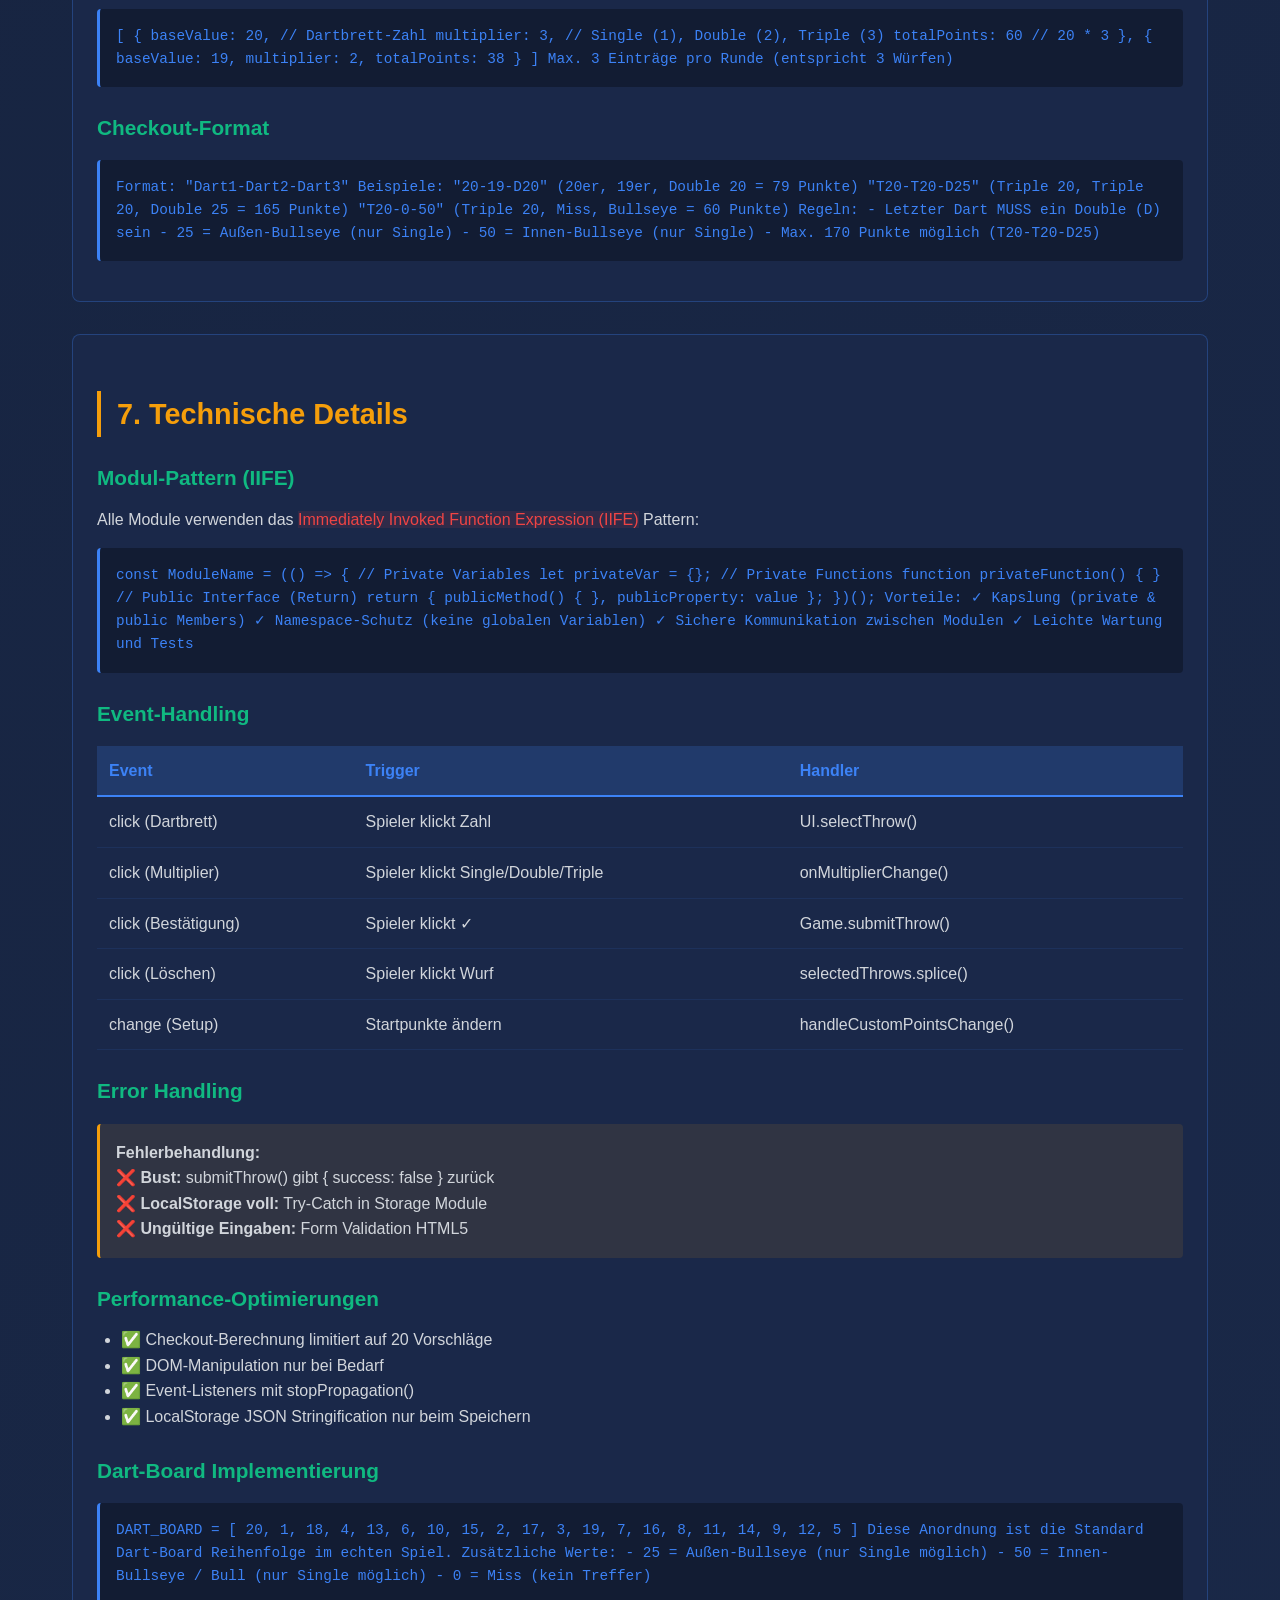
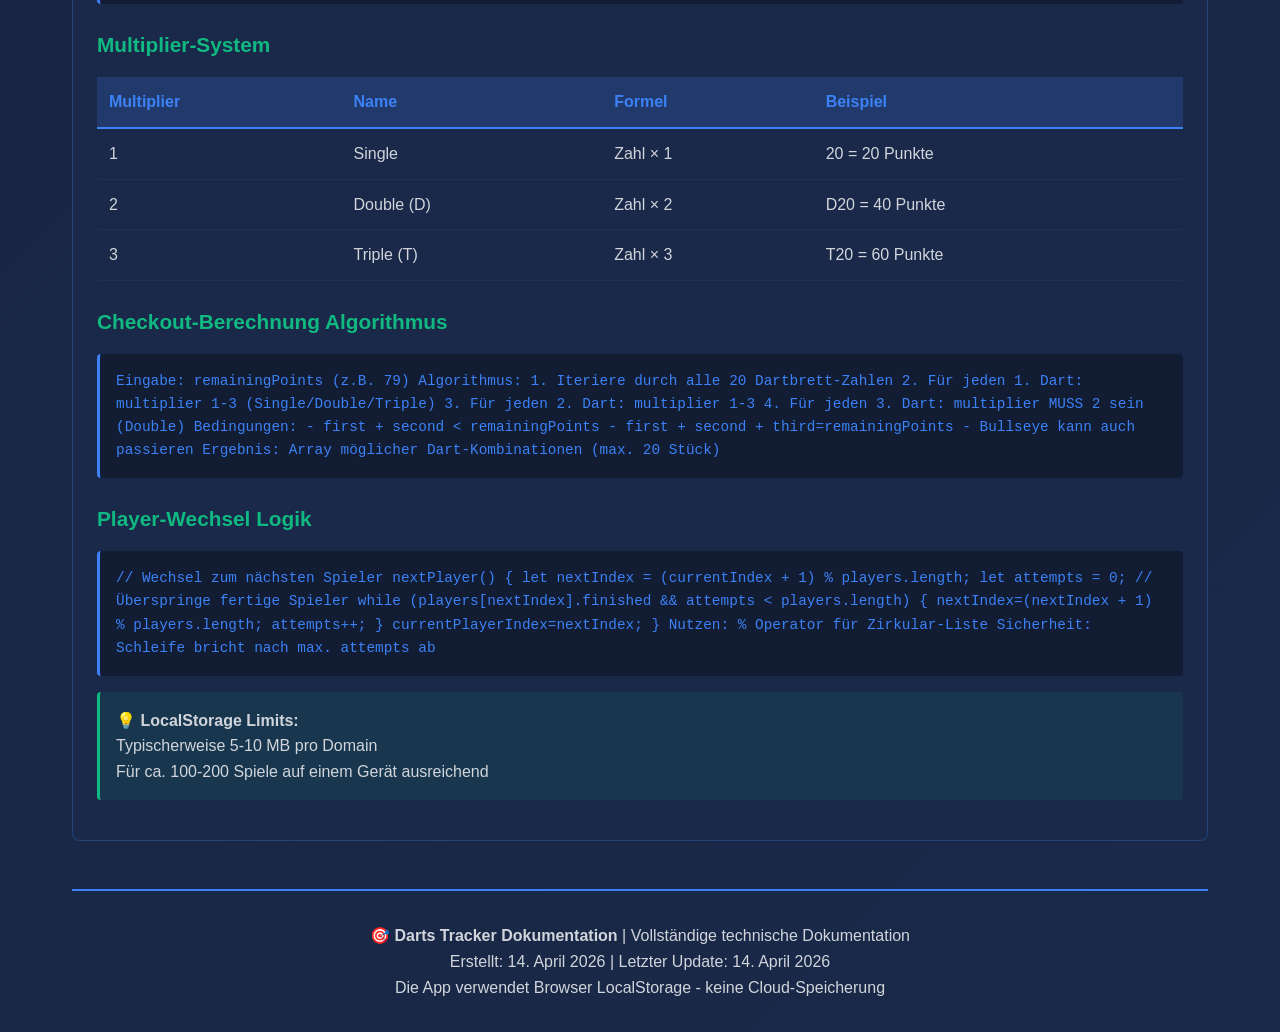
==== commit 7e5b44c8: "scrollbar change und optische korrektur" ====
--- a/docs.html
+++ b/docs.html
@@ -274,7 +274,8 @@
     <div class="container">
         <!-- Header -->
         <header>
-            <div class="logo"><span class="logo-icon">🎯</span><span class="logo-text">DARTS TRACKER</span></div>
+            <div class="logo"><img style="width: 32px; height: auto;" src="assets\icons\dart-tracker_logo.png"
+                    alt="dart tracker logo"><span class="logo-text">DARTS TRACKER</span></div>
             <div class="header-menu">
                 <button class="menu-toggle" onclick="toggleNav()">☰</button>
                 <nav class="header-nav hidden" id="headerNavigation">
